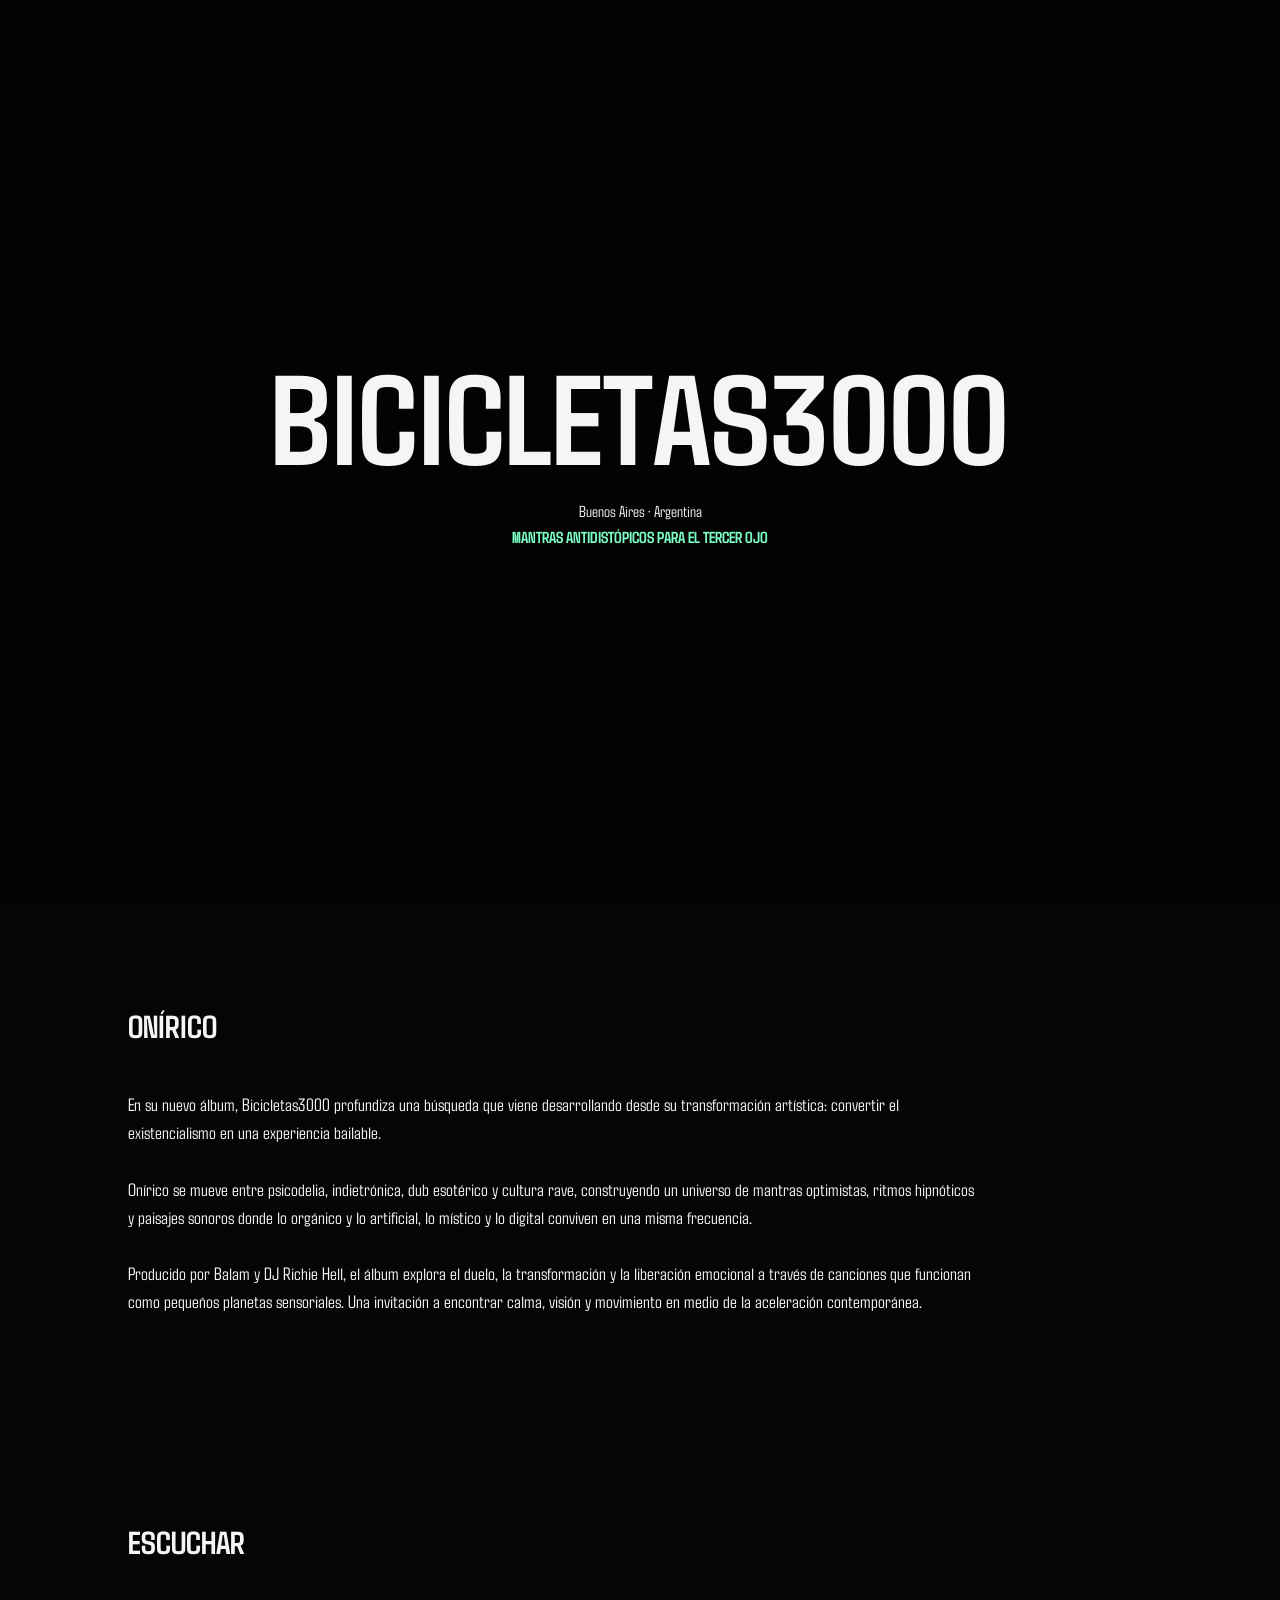
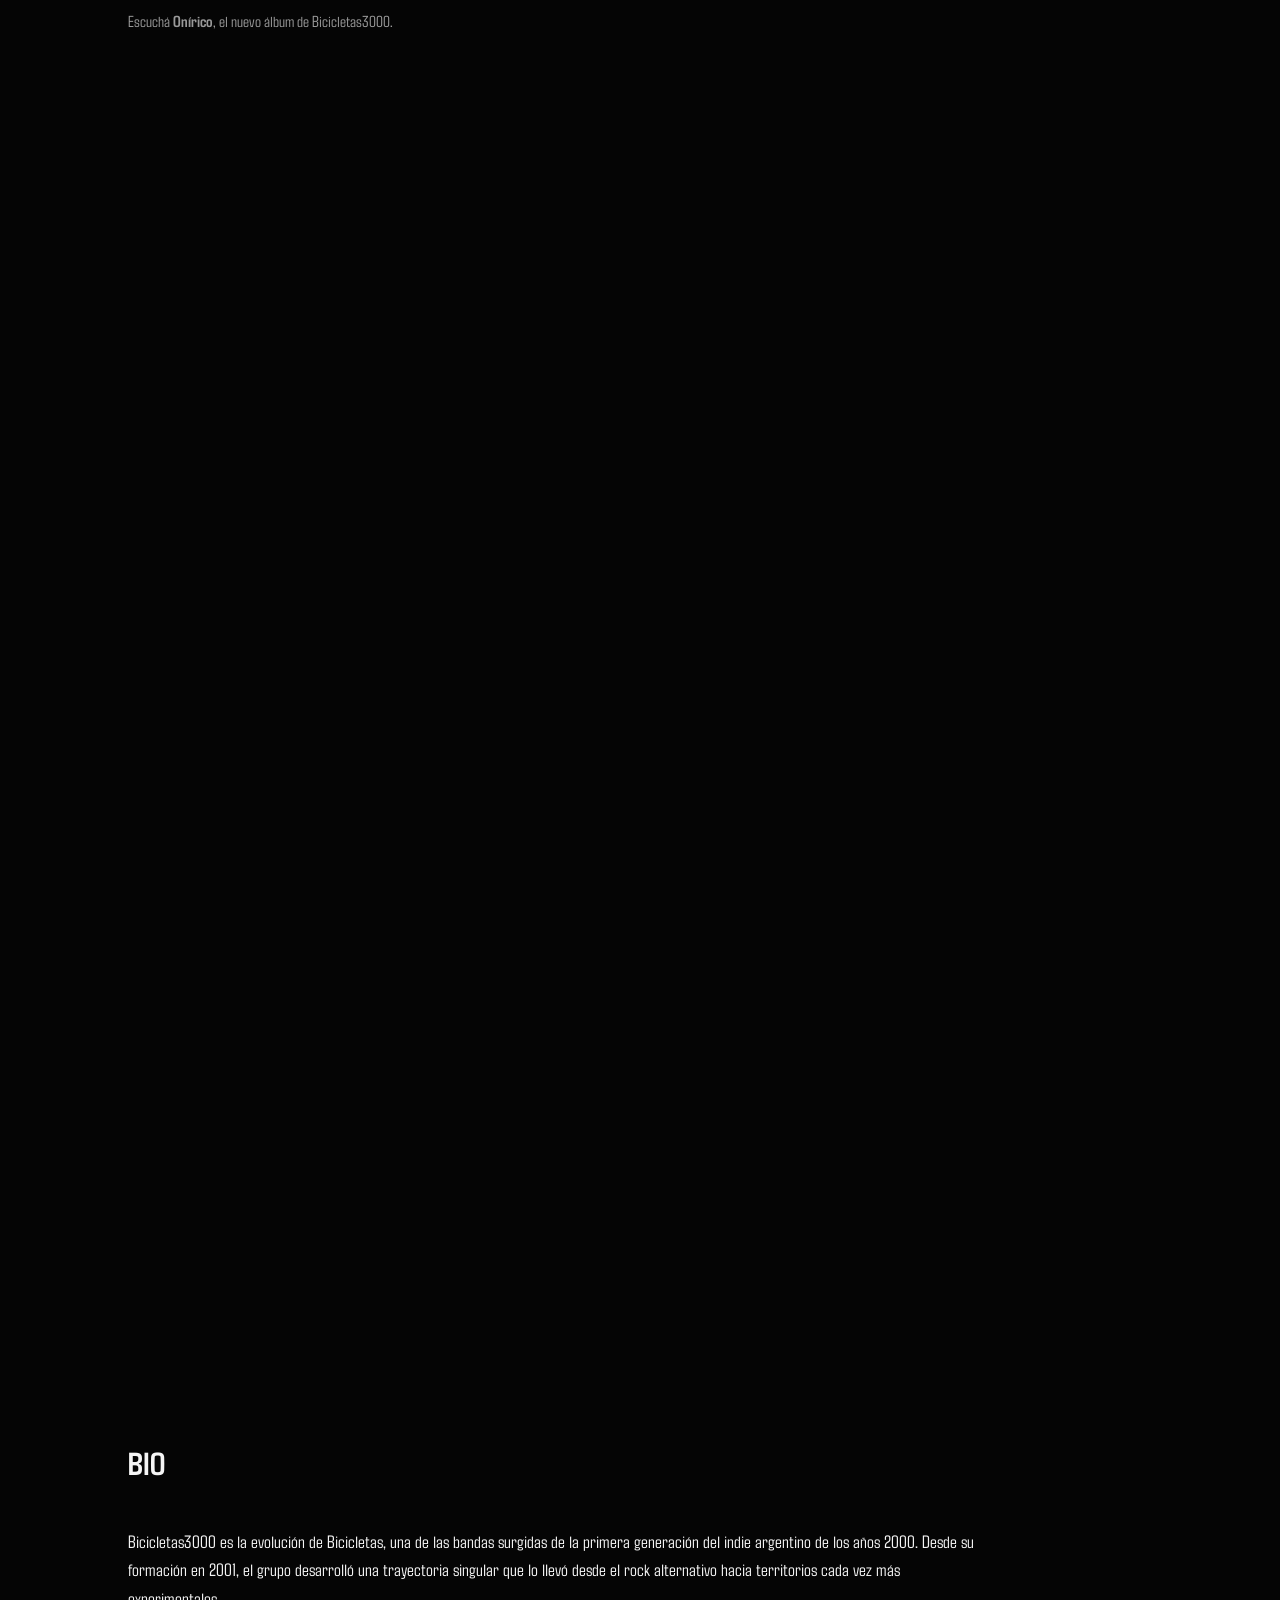
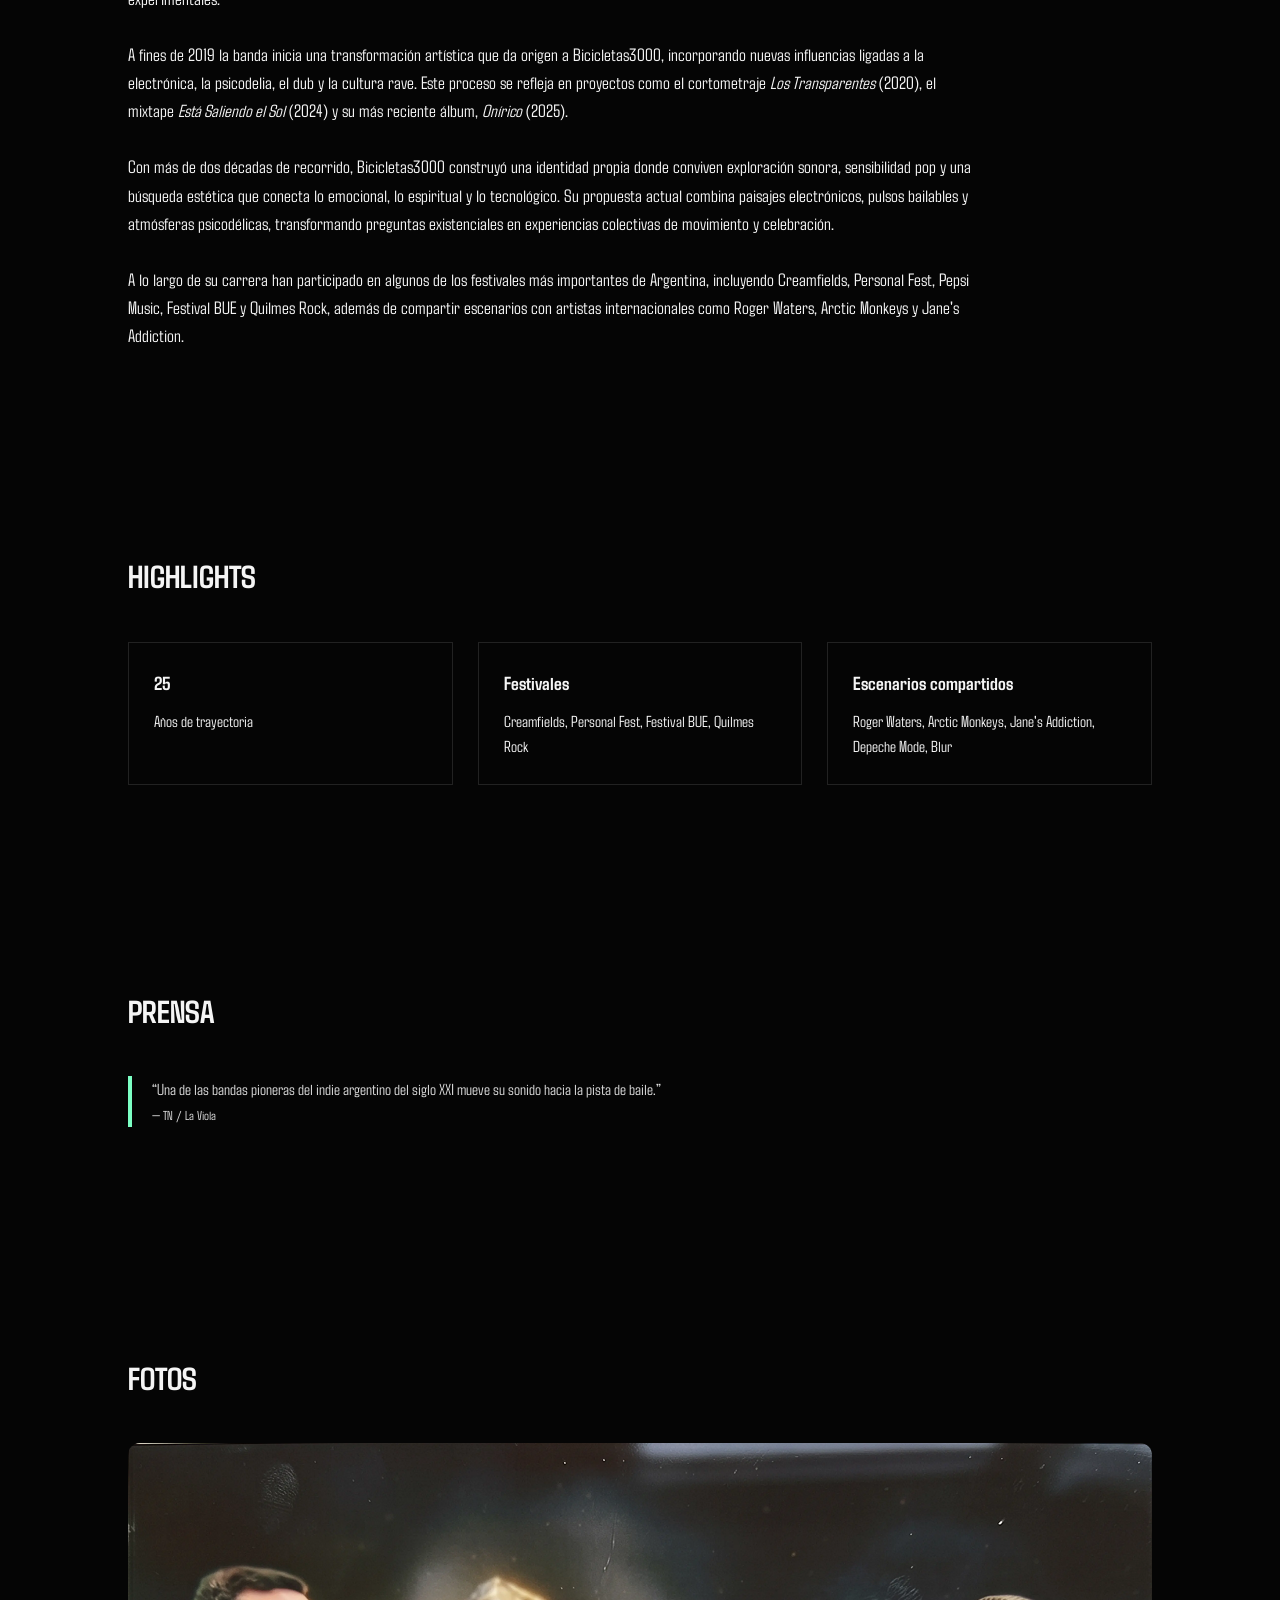
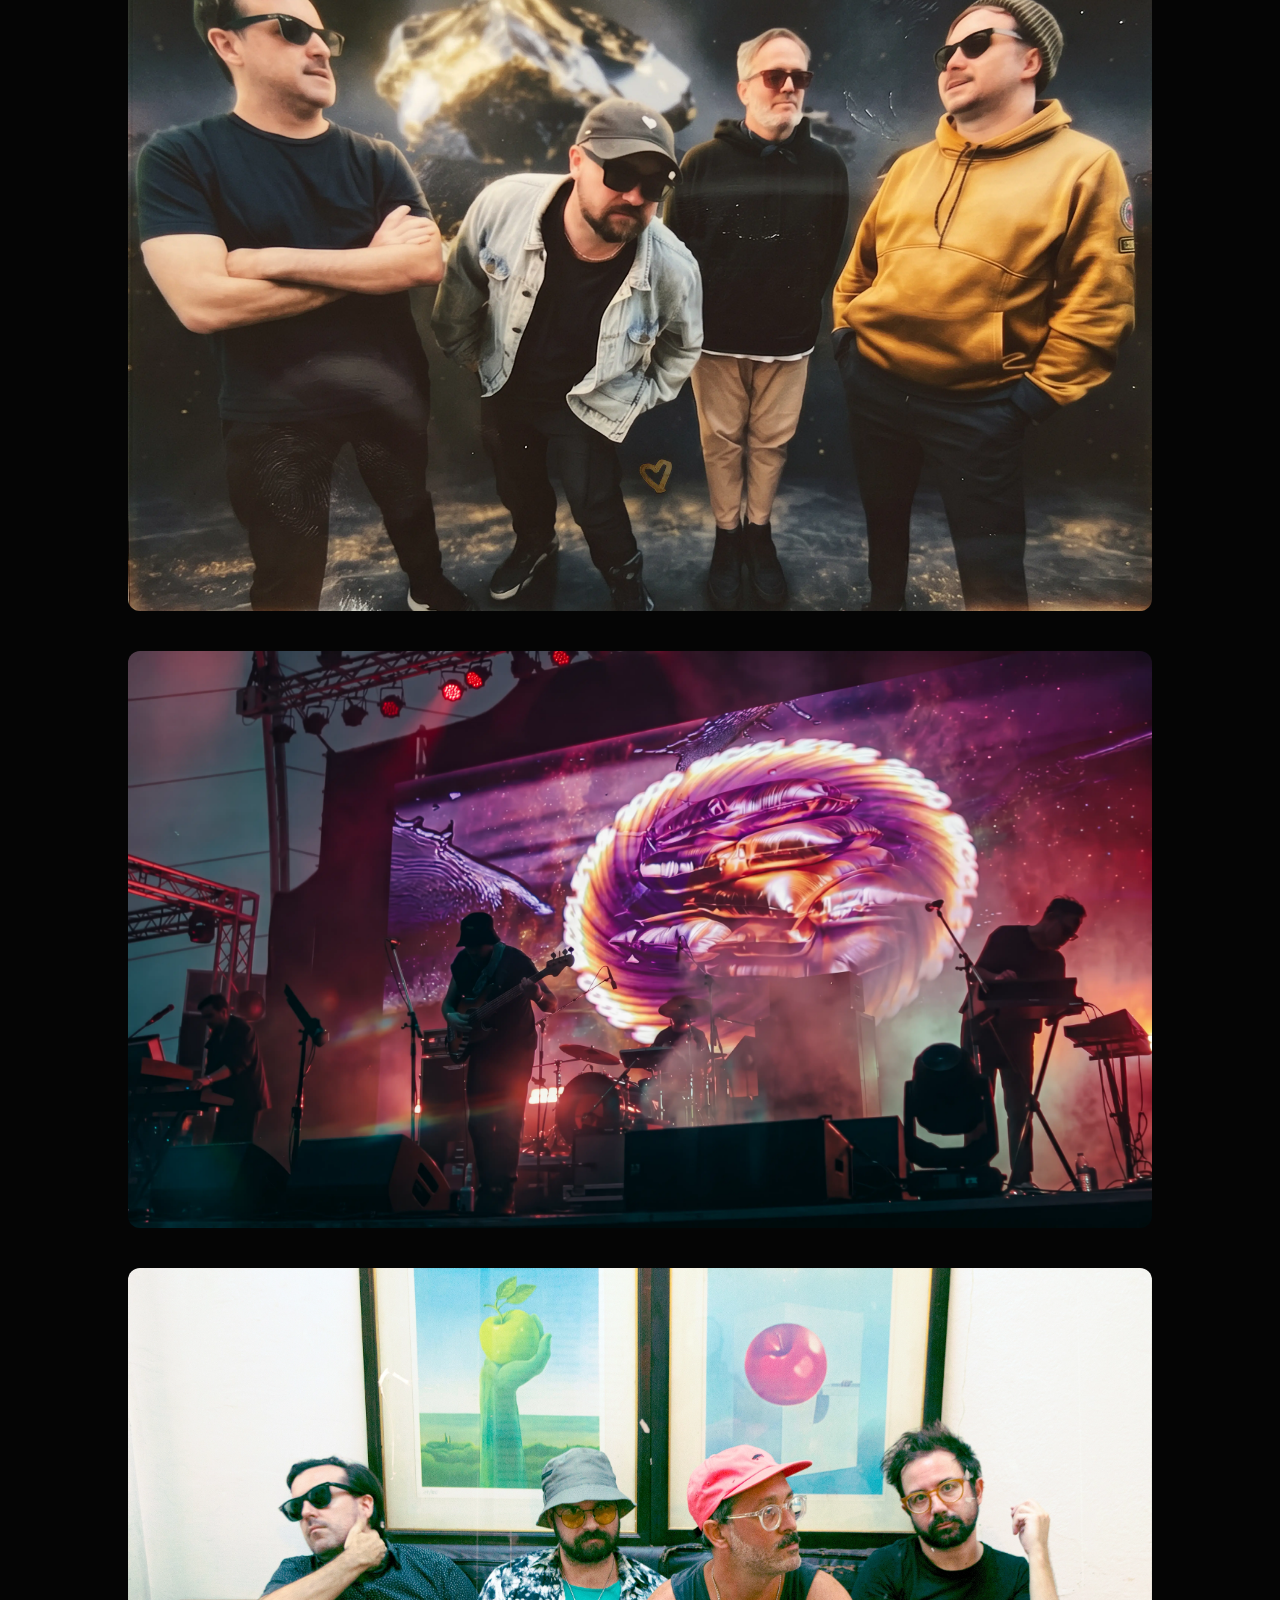
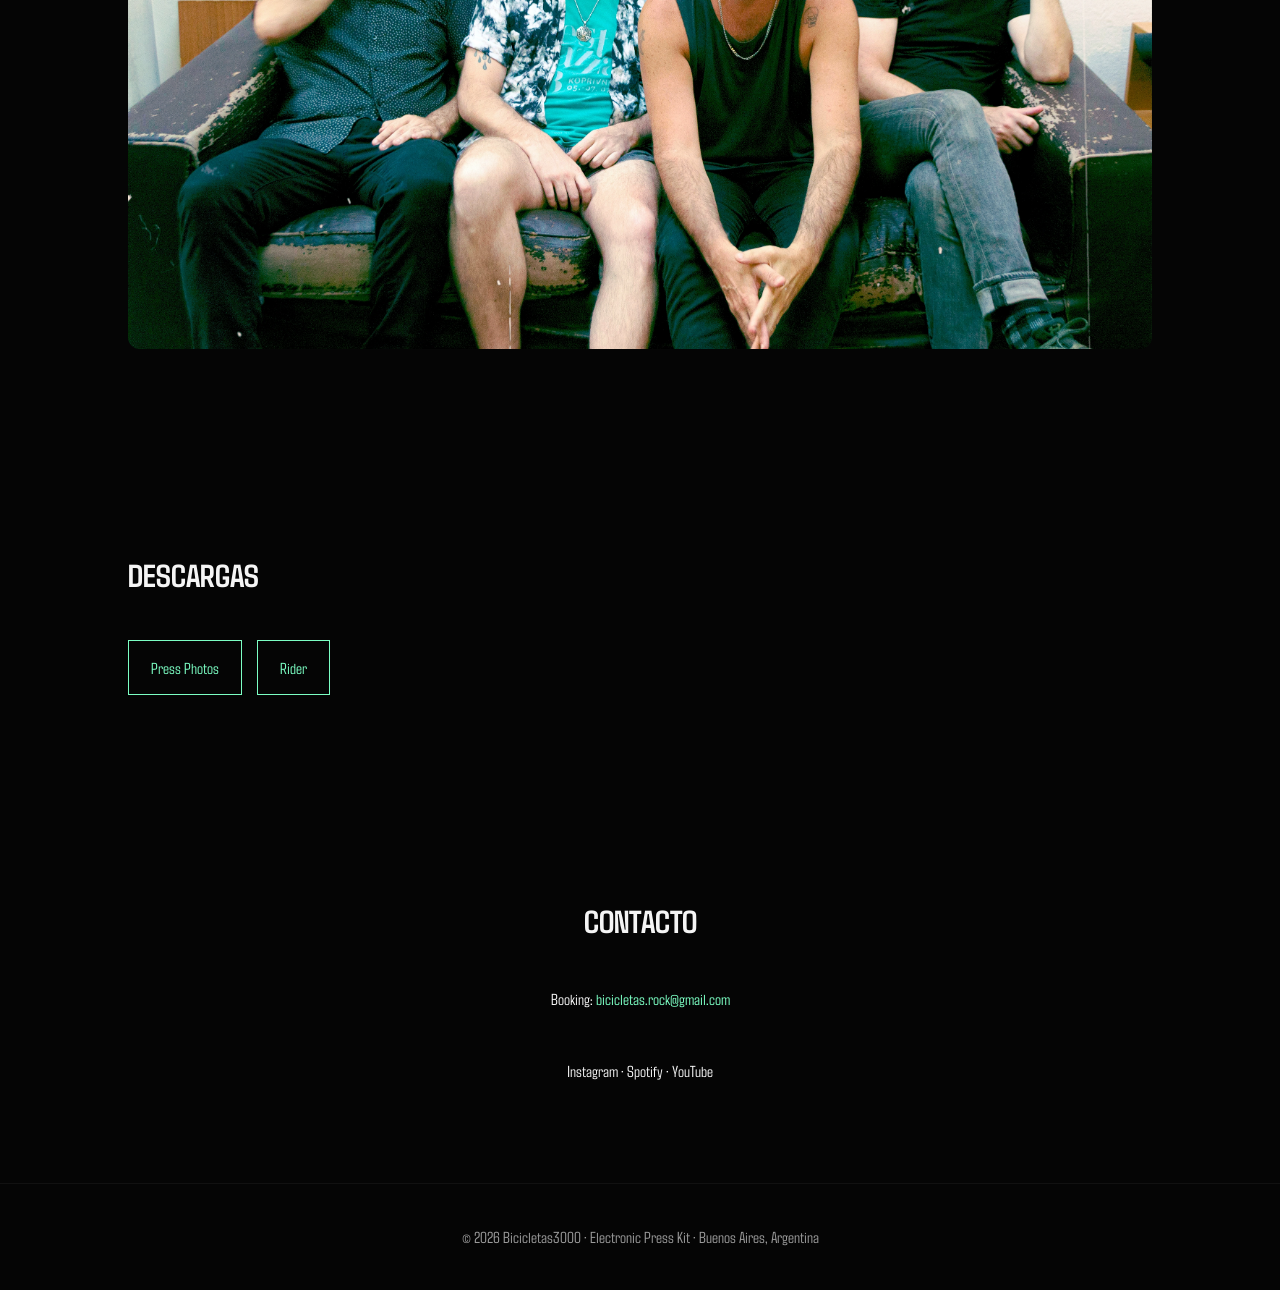
==== index.html @ 0238d9c3 "Update downloads section in index.html Removed hidden section and added a link to the Rider PDF." ====
<!DOCTYPE html>
<html lang="es">
<head>
<meta charset="UTF-8">
<meta name="viewport" content="width=device-width, initial-scale=1.0">

<title>Bicicletas3000 | Electronic Press Kit</title>

<link rel="preconnect" href="https://fonts.googleapis.com">
<link rel="preconnect" href="https://fonts.gstatic.com" crossorigin>
<link href="https://fonts.googleapis.com/css2?family=Agdasima:wght@400;700&display=swap" rel="stylesheet">
<!-- <link href="https://fonts.googleapis.com/css2?family=Space+Grotesk:wght@300;400;500;700&display=swap" rel="stylesheet"> -->
<link rel="stylesheet" href="css/main.css" type="text/css">

</head>
<body>

<!-- HERO -->

<section class="hero">

    <video class="hero-video" autoplay muted loop playsinline>
        <source src="videos/ONI_CanvasTrono_1.mp4" type="video/mp4">
    </video>

    <div class="hero-overlay"></div>

    <div class="hero-content">

        <h1>BICICLETAS3000</h1>

        <p>Buenos Aires · Argentina</p>

        <p class="tagline">
            MANTRAS ANTIDISTÓPICOS PARA EL TERCER OJO
        </p>

    </div>

</section>

<!-- ONIRICO -->

<section id="onirico">

    <div class="container">

        <h2>Onírico</h2>

        <div class="bio">

            <p>
                En su nuevo álbum, Bicicletas3000 profundiza una búsqueda que
                viene desarrollando desde su transformación artística:
                convertir el existencialismo en una experiencia bailable.
            </p>

            <br>

            <p>
                Onírico se mueve entre psicodelia, indietrónica, dub esotérico
                y cultura rave, construyendo un universo de mantras optimistas,
                ritmos hipnóticos y paisajes sonoros donde lo orgánico y lo
                artificial, lo místico y lo digital conviven en una misma frecuencia.
            </p>

            <br>

            <p>
                Producido por Balam y DJ Richie Hell, el álbum explora el duelo,
                la transformación y la liberación emocional a través de canciones
                que funcionan como pequeños planetas sensoriales. Una invitación
                a encontrar calma, visión y movimiento en medio de la aceleración contemporánea.
            </p>

        </div>

    </div>

</section>

<!-- MUSICA -->

<section id="music">

    <div class="container">

        <h2>Escuchar</h2>

        <p class="section-intro">
            Escuchá <strong>Onírico</strong>, el nuevo álbum de Bicicletas3000.
        </p>

        <div class="music-grid">

            <!-- Spotify -->
            <div class="spotify-grid">
                <iframe
                    class="spotify-embed"
                    src="https://open.spotify.com/embed/album/3ZmjRnWlwrbVRqxjphHd3b"
                    frameborder="0"
                    allowfullscreen=""
                    allow="autoplay; clipboard-write; encrypted-media; fullscreen; picture-in-picture" loading="lazy">
                </iframe>
            
                <iframe
                    class="spotify-embed"
                    src="https://open.spotify.com/embed/album/1tYRBD0qTk4XWApdPFAT3Z"
                    frameborder="0"
                    allowfullscreen=""
                    allow="autoplay; clipboard-write; encrypted-media; fullscreen; picture-in-picture" loading="lazy">
                </iframe>
            
                <iframe
                    class="spotify-embed"
                    src="https://open.spotify.com/embed/album/7L5i8I1PIEUxADY04i9Zv3"
                    frameborder="0"
                    allowfullscreen=""
                    allow="autoplay; clipboard-write; encrypted-media; fullscreen; picture-in-picture" loading="lazy">
                </iframe>
            
                <iframe
                    class="spotify-embed"
                    src="https://open.spotify.com/embed/album/2w64Dmh2YcyQXzvBdxW21t"
                    frameborder="0"
                    allowfullscreen=""
                    allow="autoplay; clipboard-write; encrypted-media; fullscreen; picture-in-picture" loading="lazy">
                </iframe>
            </div>

            <!-- Youtube -->
            <iframe
                class="embed"
                src="https://www.youtube.com/embed/HVzj1KcsL2U"
                frameborder="0"
                allow="accelerometer; autoplay; clipboard-write; encrypted-media; gyroscope; picture-in-picture"
                allowfullscreen>
            </iframe>

        </div>

    </div>

</section>

<!-- BIO -->
    
<section id="bio">

    <div class="container">

        <h2>Bio</h2>

        <div class="bio">

            <p>
                Bicicletas3000 es la evolución de Bicicletas, una de las bandas
                surgidas de la primera generación del indie argentino de los años 2000.
                Desde su formación en 2001, el grupo desarrolló una trayectoria
                singular que lo llevó desde el rock alternativo hacia territorios
                cada vez más experimentales.
            </p>

            <br>

            <p>
                A fines de 2019 la banda inicia una transformación artística que
                da origen a Bicicletas3000, incorporando nuevas influencias ligadas
                a la electrónica, la psicodelia, el dub y la cultura rave.
                Este proceso se refleja en proyectos como el cortometraje
                <em>Los Transparentes</em> (2020), el mixtape
                <em>Está Saliendo el Sol</em> (2024) y su más reciente álbum,
                <em>Onírico</em> (2025).
            </p>

            <br>

            <p>
                Con más de dos décadas de recorrido, Bicicletas3000 construyó una
                identidad propia donde conviven exploración sonora, sensibilidad pop
                y una búsqueda estética que conecta lo emocional, lo espiritual y lo
                tecnológico. Su propuesta actual combina paisajes electrónicos,
                pulsos bailables y atmósferas psicodélicas, transformando preguntas
                existenciales en experiencias colectivas de movimiento y celebración.
            </p>

            <br>

            <p>
                A lo largo de su carrera han participado en algunos de los festivales
                más importantes de Argentina, incluyendo Creamfields, Personal Fest,
                Pepsi Music, Festival BUE y Quilmes Rock, además de compartir
                escenarios con artistas internacionales como Roger Waters,
                Arctic Monkeys y Jane's Addiction.
            </p>

        </div>

    </div>

</section>

<!-- DATOS -->

<section>

    <div class="container">

        <h2>Highlights</h2>

        <div class="stats">

            <div class="card">
                <h3>25</h3>
                <p>Años de trayectoria</p>
            </div>
            
            <div class="card">
                <h3>Festivales</h3>
                <p>Creamfields, Personal Fest, Festival BUE, Quilmes Rock</p>
            </div>
            
            <div class="card">
                <h3>Escenarios compartidos</h3>
                <p>Roger Waters, Arctic Monkeys, Jane's Addiction, Depeche Mode, Blur</p>
            </div>

        </div>

    </div>

</section>

<!-- PRENSA -->

<section>

    <div class="container">

        <h2>Prensa</h2>

        <div class="quote">
            “Una de las bandas pioneras del indie argentino del siglo XXI mueve su sonido hacia la pista de baile.”
            <br>
            <small>— TN / La Viola</small>
        </div>
    </div>
</section>

<!-- FOTOS -->

<section id="photos">

    <div class="container">

        <h2>Fotos</h2>

        <div class="photo-stack">

            <img src="img/BicisPiedra3.webp" alt="Bicicletas3000">

            <img src="img/Bicisenquilmes.webp" alt="Bicicletas3000">

            <img src="img/Bicicletas3000_01.webp" alt="Bicicletas3000">

        </div>

    </div>

</section>

<!-- DESCARGAS -->

<section>

    <div class="container">

        <h2>Descargas</h2>

        <div class="downloads">
            <a href="#" class="btn">Press Photos</a>
            <a href="pdf/BICI3000-RIDER.pdf" class="btn">Rider</a>

        </div>

    </div>

</section>

<!-- CONTACTO -->

<section>

    <div class="container contact">

        <h2>Contacto</h2>

        <p>
            Booking:
            <a href="mailto:bicicletas.rock@gmail.com">
                bicicletas.rock@gmail.com
            </a>
        </p>

        <br>

        <p class="social-links">
            <a href="https://www.instagram.com/bicicletas3000/" target="_blank" rel="noopener noreferrer">
                Instagram
            </a>
        
            ·
        
            <a href="https://open.spotify.com/artist/1JwKBAe8O6J3z8knUBBIM1" target="_blank" rel="noopener noreferrer">
                Spotify
            </a>
        
            ·
        
            <a href="https://www.youtube.com/@bicicletas3000" target="_blank" rel="noopener noreferrer">
                YouTube
            </a>
        </p>

    </div>

</section>

<footer>
    © <span id="year"></span> Bicicletas3000 · Electronic Press Kit · Buenos Aires, Argentina
</footer>

<script type="text/javascript">
document.getElementById('year').textContent = new Date().getFullYear();
</script>

</body>
</html>
---- css/main.css ----
:root{
    --bg:#050505;
    --text:#f5f5f5;
    --muted:#9a9a9a;
    --accent:#7cffc4;
}

.agdasima-regular {
  font-family: 'Agdasima', sans-serif;
  font-weight: 400;
  font-style: normal;
}

.agdasima-bold {
  font-family: 'Agdasima', sans-serif;
  font-weight: 700;
  font-style: normal;
}

*{
    margin:0;
    padding:0;
    box-sizing:border-box;
}

html{
    scroll-behavior:smooth;
}

body{
    font-family:'Agdasima', sans-serif;
    background:var(--bg);
    color:var(--text);
    line-height:1.6;
}

section{
    padding:100px 10%;
}

.hero{
    position:relative;
    min-height:100vh;
    display:flex;
    align-items:center;
    justify-content:center;
    text-align:center;
    overflow:hidden;
}

.hero-video{
    position:absolute;
    top:0;
    left:0;
    width:100%;
    height:100%;
    object-fit:cover;
    filter:brightness(.9);
}

.hero-overlay{
    position:absolute;
    inset:0;
    background:rgba(0,0,0,.45);
    z-index:1;
}

.hero-content{
    position:relative;
    z-index:2;
    padding:20px;
}

.hero-content h1{
    font-size:clamp(3rem,10vw,8rem);
    line-height:1;
    margin-bottom:20px;
}

.hero-content p{
    color:#f5f5f5;
}

.tagline{
    color:#7cffc4 !important;
    font-weight:700;
}

.container{
    max-width:1200px;
    margin:auto;
}

h2{
    font-size:2rem;
    margin-bottom:40px;
    text-transform:uppercase;
}

.section-intro{
    max-width:700px;
    margin-bottom:40px;
    color:var(--muted);
}

.bio{
    max-width:850px;
    font-size:1.1rem;
}

.music-grid{
    display:grid;
    grid-template-columns:1fr;
    gap:30px;
}

.embed{
    width:100%;
    min-height:380px;
}

.spotify-grid{
    display:grid;
    grid-template-columns:repeat(2, 1fr);
    gap:20px;
    margin-bottom:30px;
}

.spotify-embed{
    width:100%;
    height:352px;
    border:none;
}

.stats{
    display:grid;
    grid-template-columns:repeat(auto-fit,minmax(250px,1fr));
    gap:25px;
}

.card{
    border:1px solid #222;
    padding:25px;
}

.card h3{
    margin-bottom:10px;
}

.timeline{
    border-left:1px solid #333;
    padding-left:30px;
}

.timeline-item{
    margin-bottom:40px;
}

.quote{
    border-left:4px solid var(--accent);
    padding-left:20px;
    margin-bottom:25px;
    color:#ddd;
}

.photo-stack{
    display:flex;
    flex-direction:column;
    gap:40px;
}

.photo-stack img{
    width:100%;
    height:auto;
    display:block;
    border-radius:12px;
}

.downloads{
    display:flex;
    flex-wrap:wrap;
    gap:15px;
}

.btn{
    border:1px solid var(--accent);
    color:var(--accent);
    padding:14px 22px;
    text-decoration:none;
    transition:.3s;
}

.btn:hover{
    background:var(--accent);
    color:#000;
}

.contact{
    text-align:center;
}

.contact a{
    color:var(--accent);
    text-decoration:none;
}

.social-links{
    margin-top:20px;
}

.social-links a{
    color:inherit;
    text-decoration:none;
    transition:opacity .2s ease;
}

.social-links a:hover{
    opacity:.7;
}
footer{
    text-align:center;
    padding:40px;
    color:var(--muted);
    border-top:1px solid #111;
}

@media (max-width:768px){

    .spotify-grid{
        grid-template-columns:1fr;
    }
}
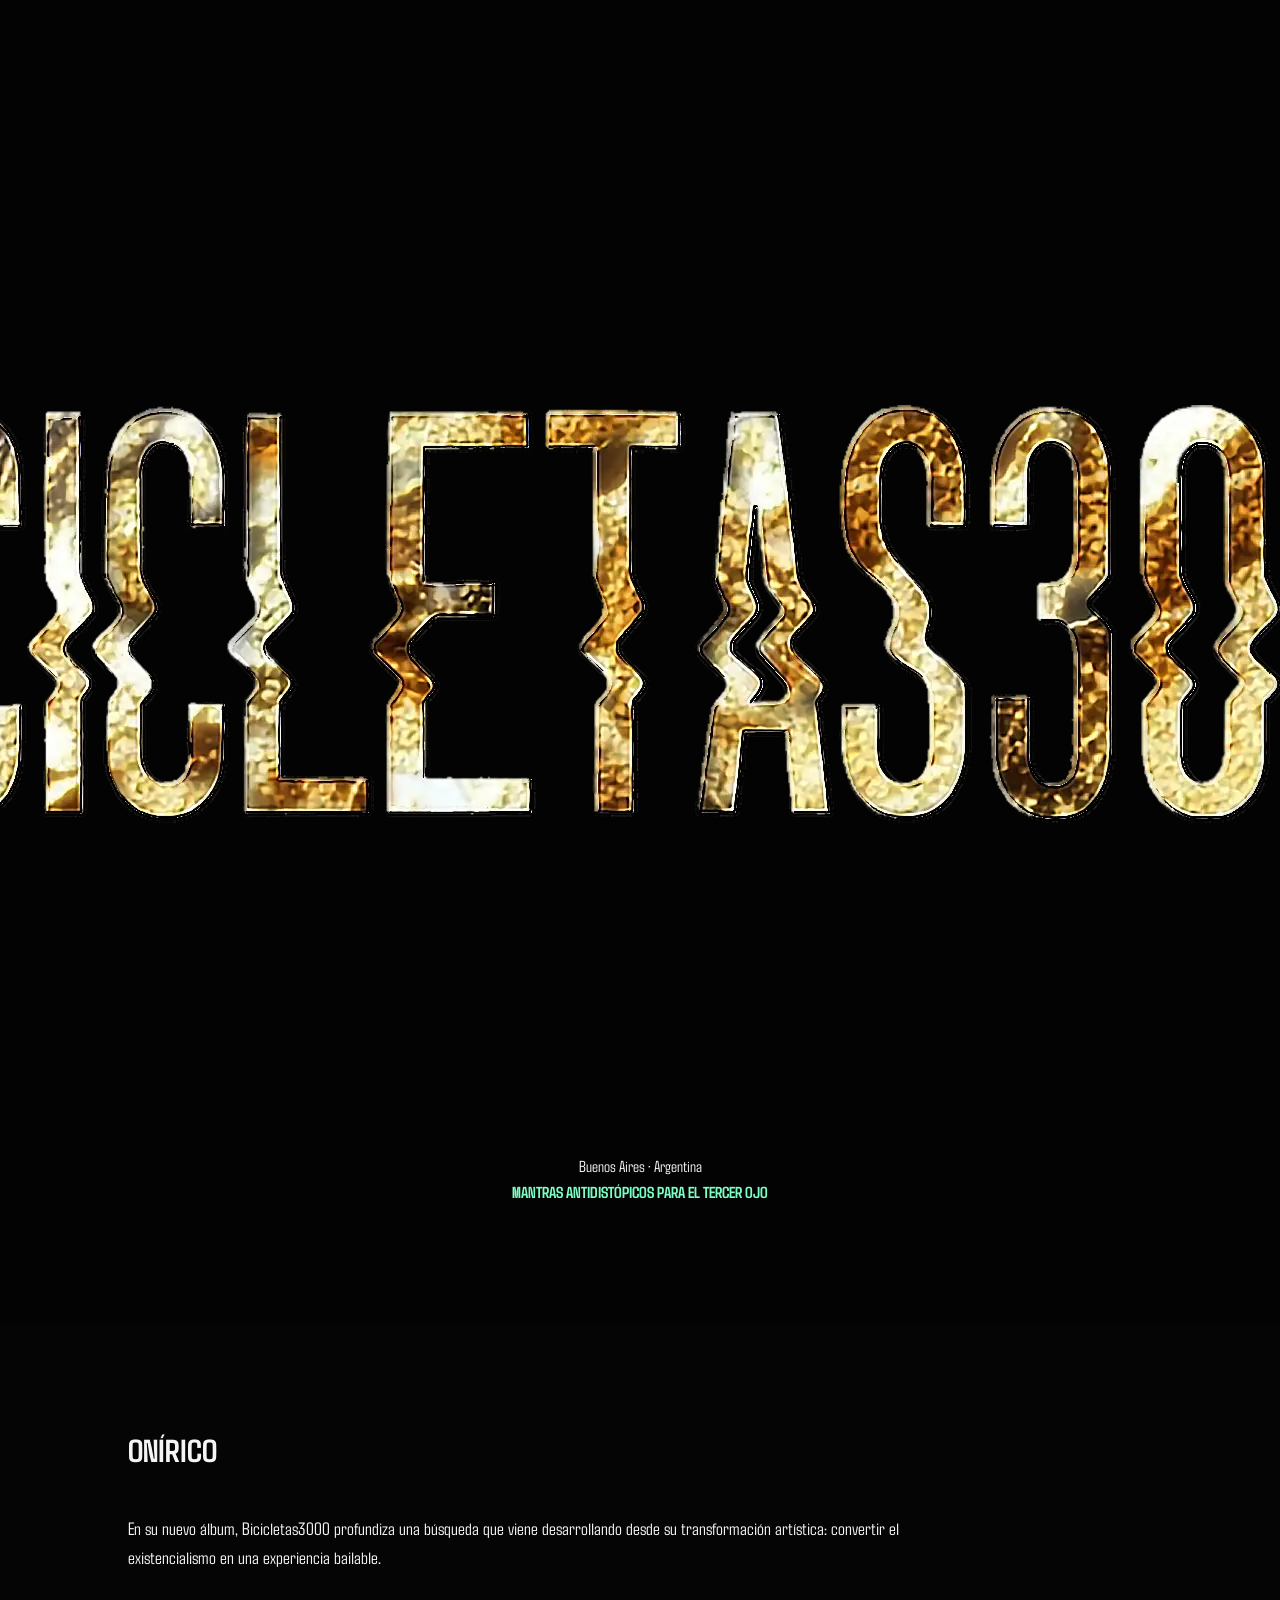
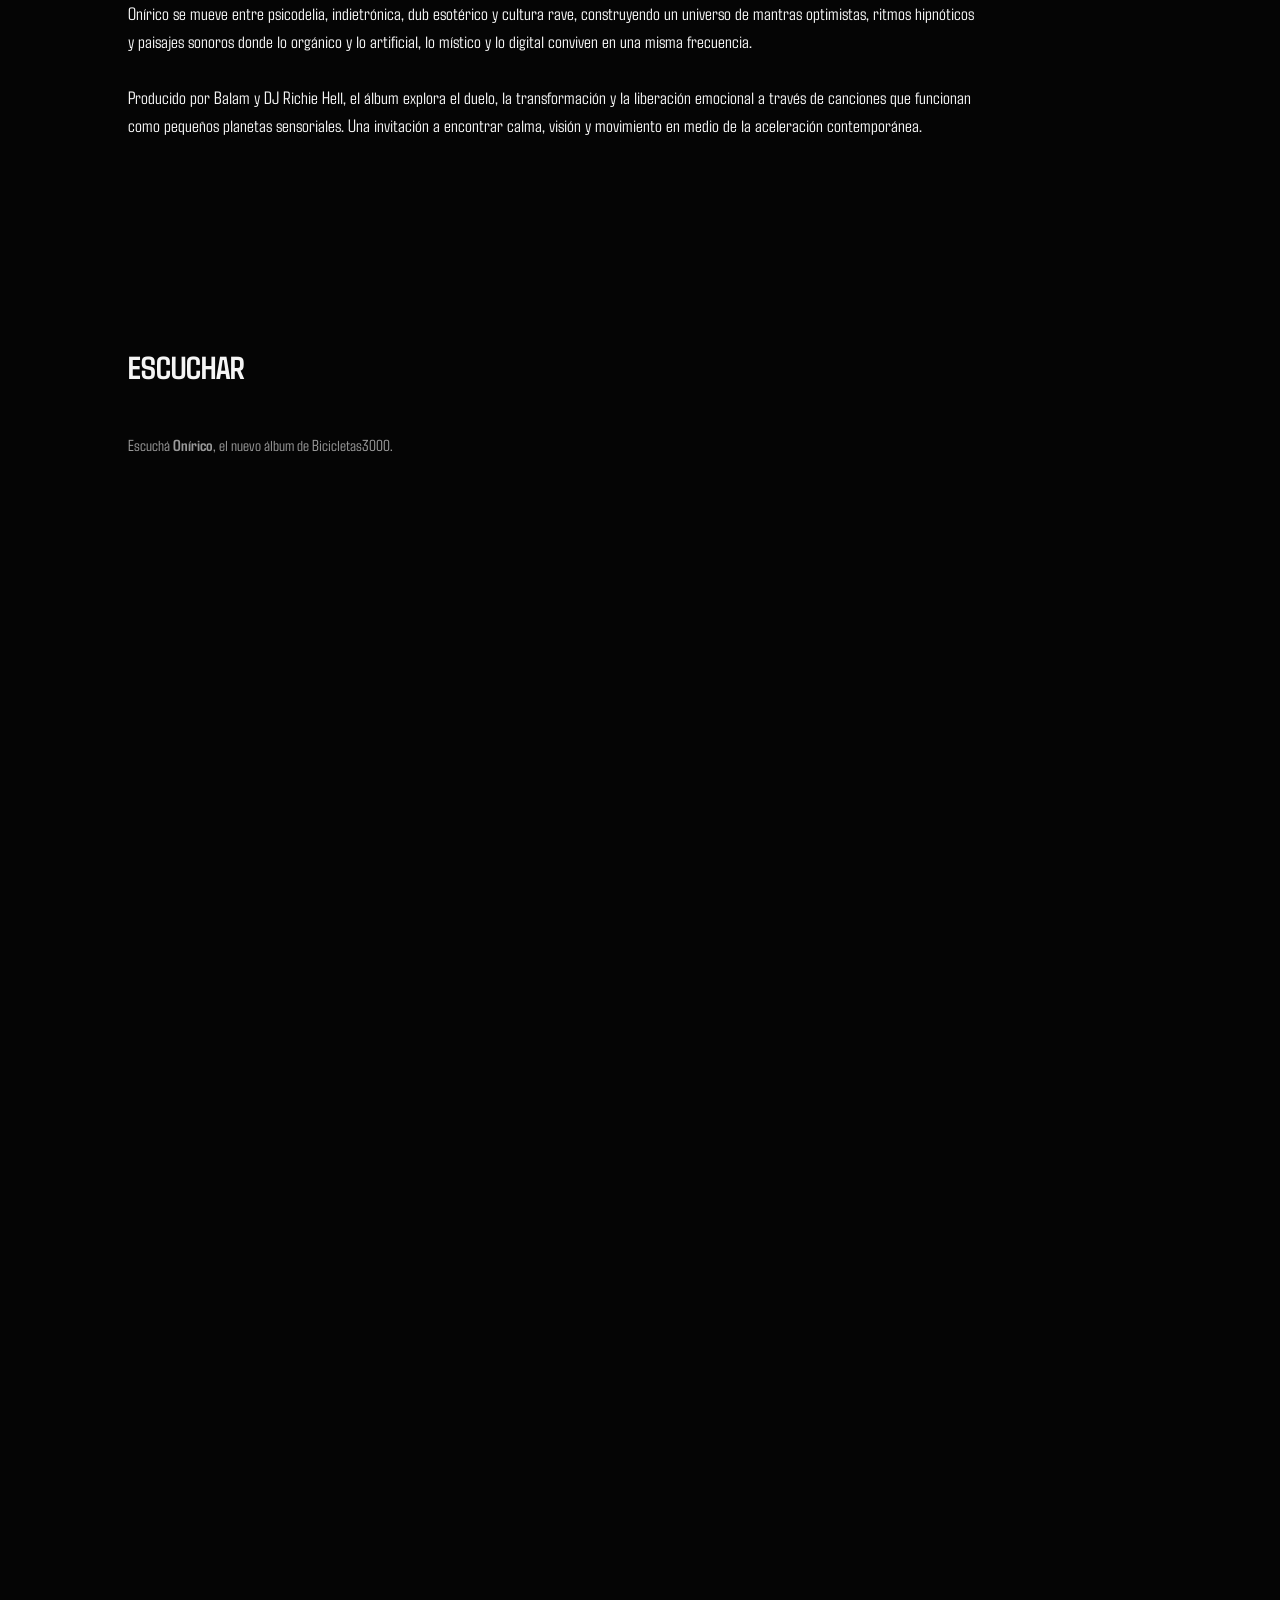
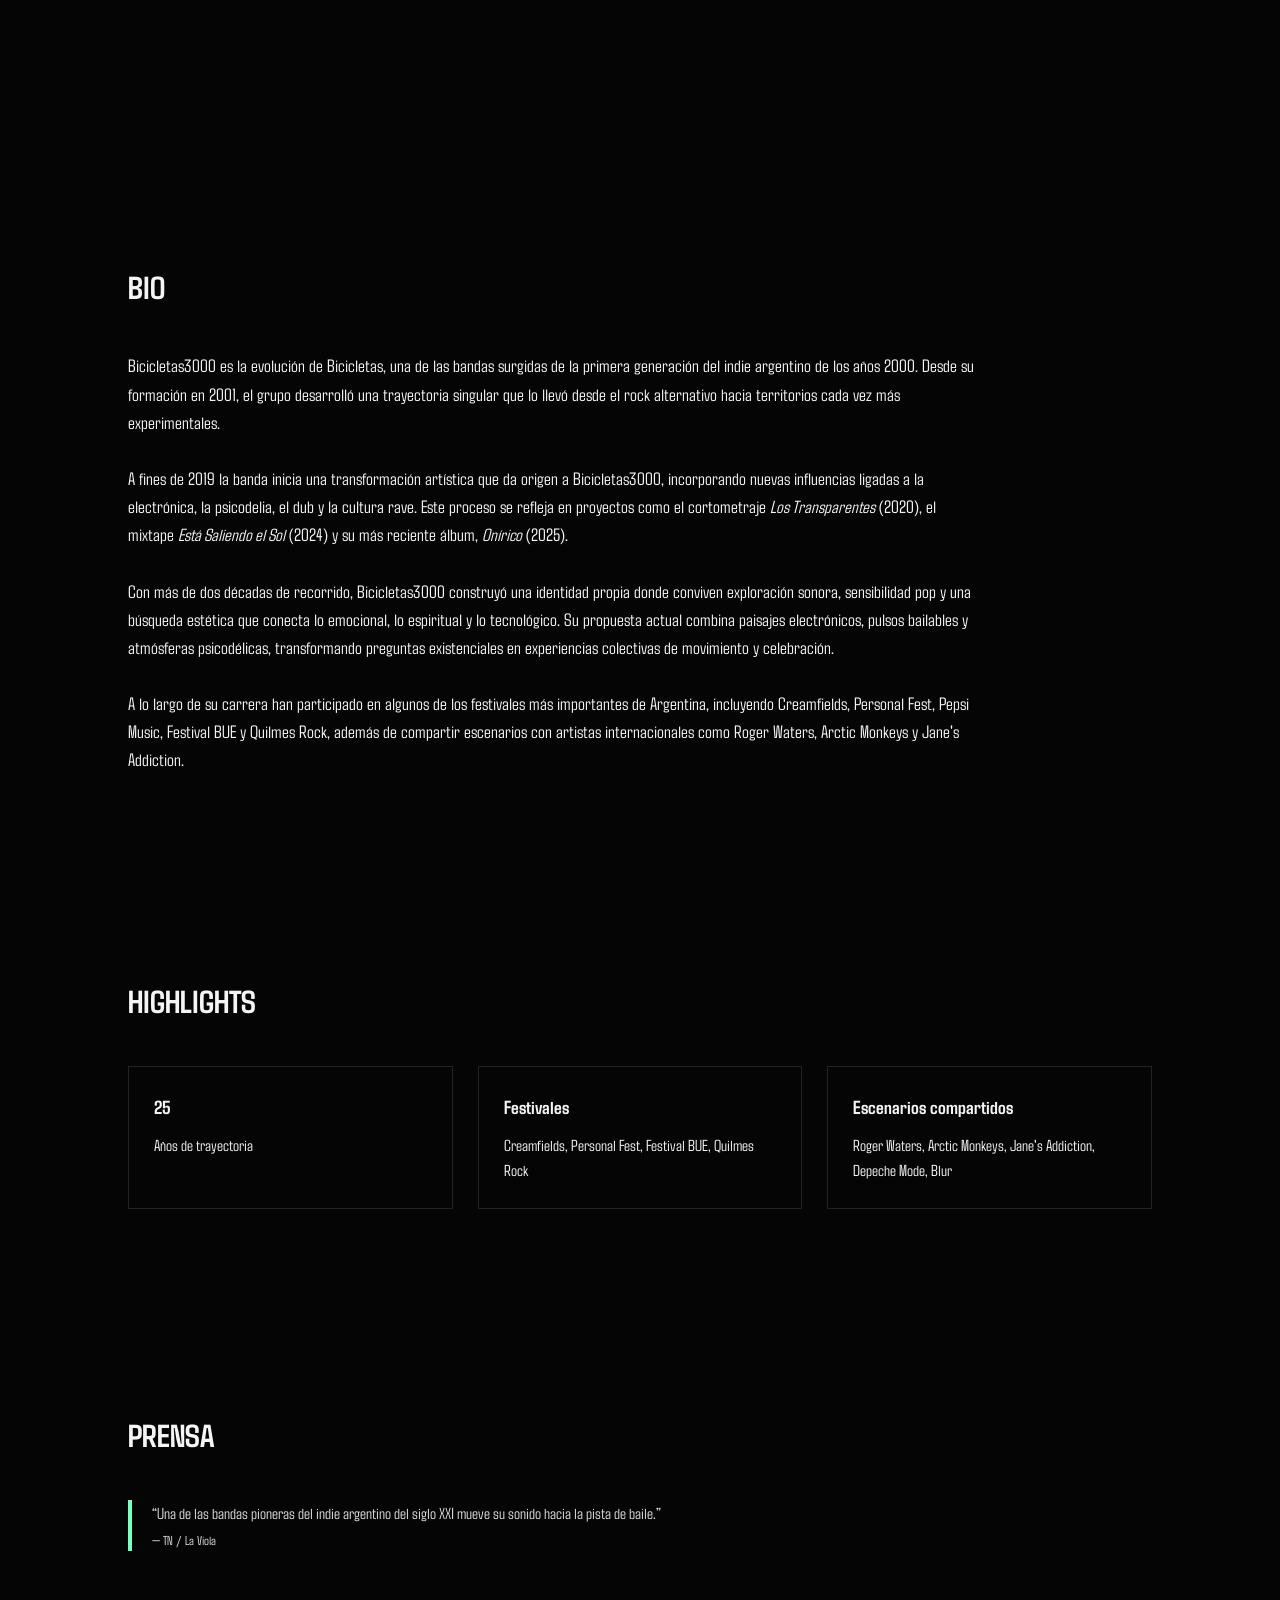
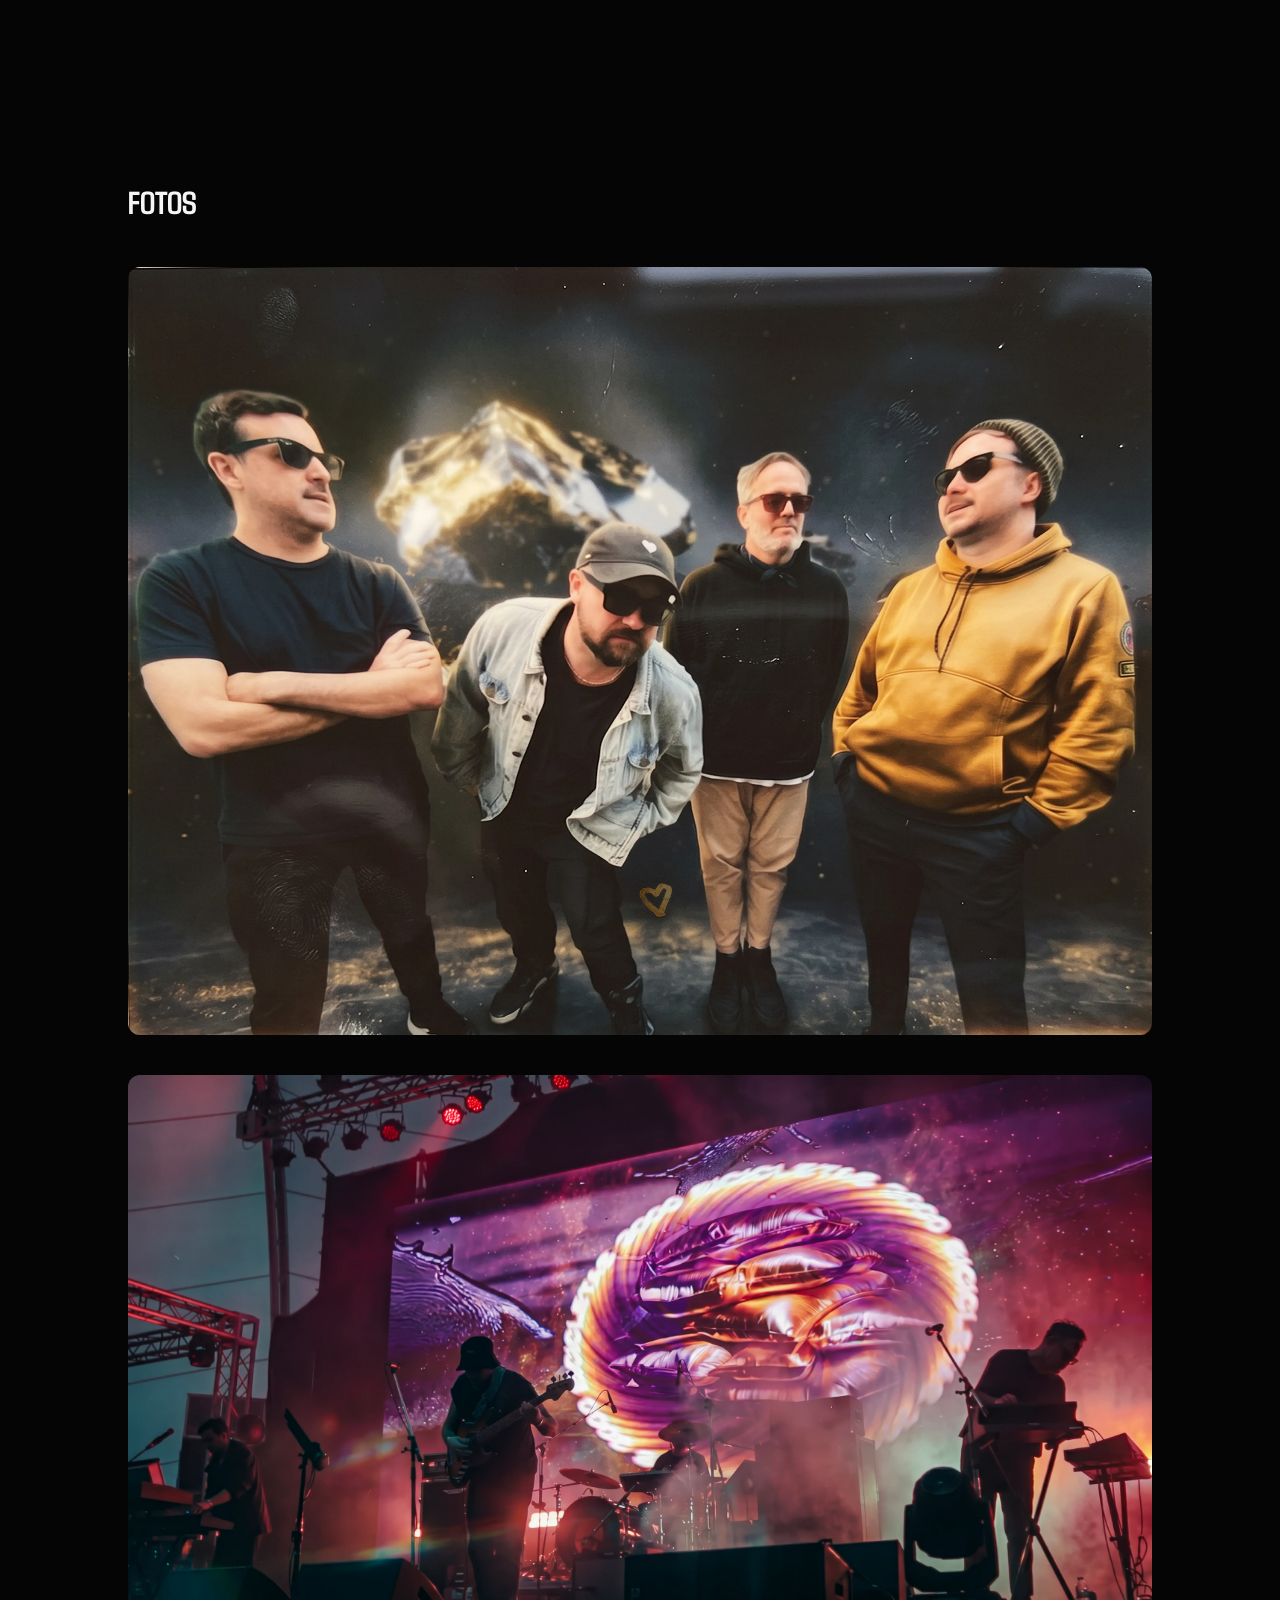
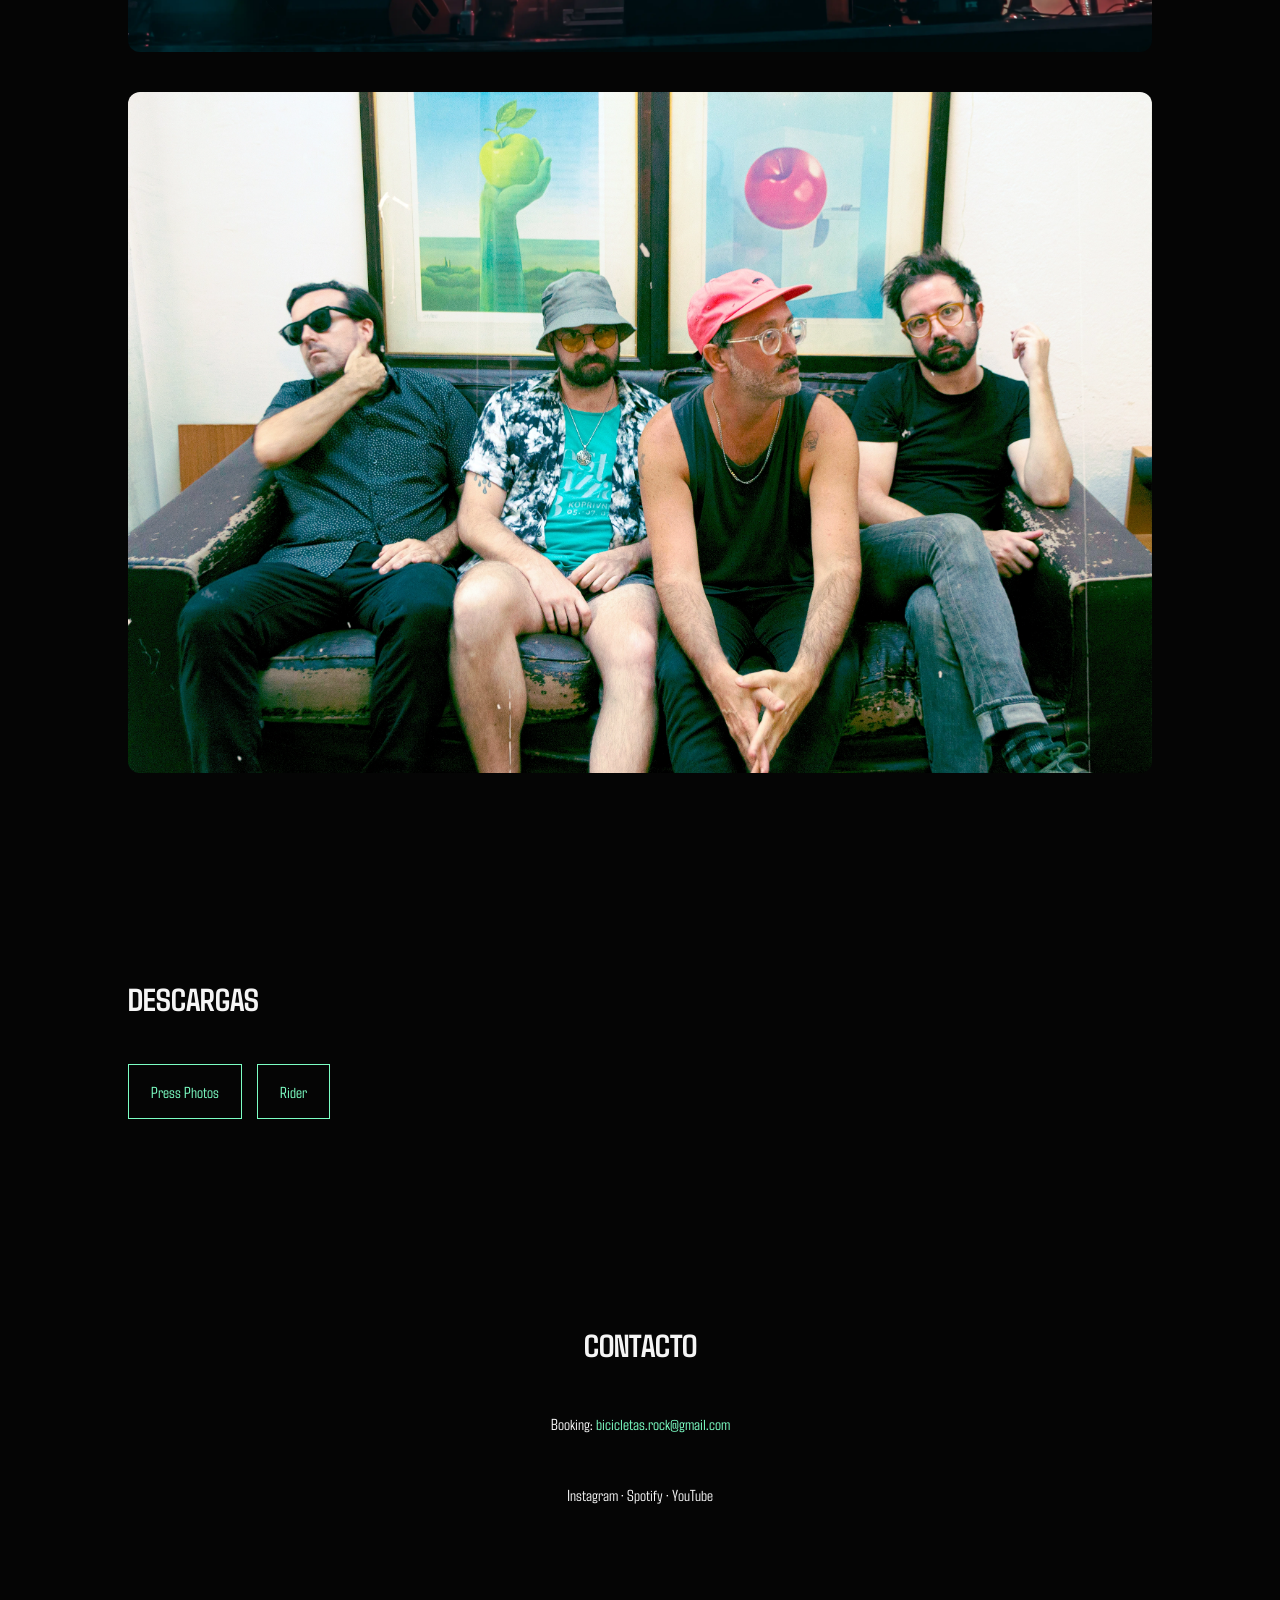
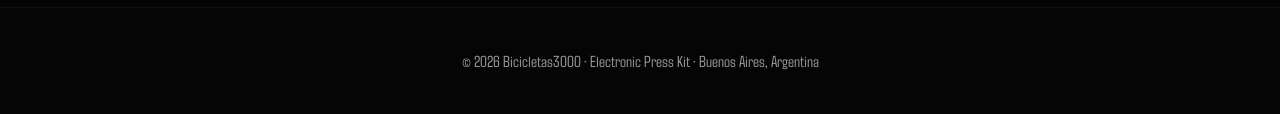
==== commit c563700c: "Update logo title and remove redundant header Remove redundant header and update logo title." ====
--- a/index.html
+++ b/index.html
@@ -26,8 +26,11 @@
     <div class="hero-overlay"></div>
 
     <div class="hero-content">
-
-        <h1>BICICLETAS3000</h1>
+        <h1 class="logo-title">
+            <img
+                src="img/Bicis3k_LOGO2026.webp"
+                alt="Bicicletas3000"/>
+        </h1>
 
         <p>Buenos Aires · Argentina</p>
 
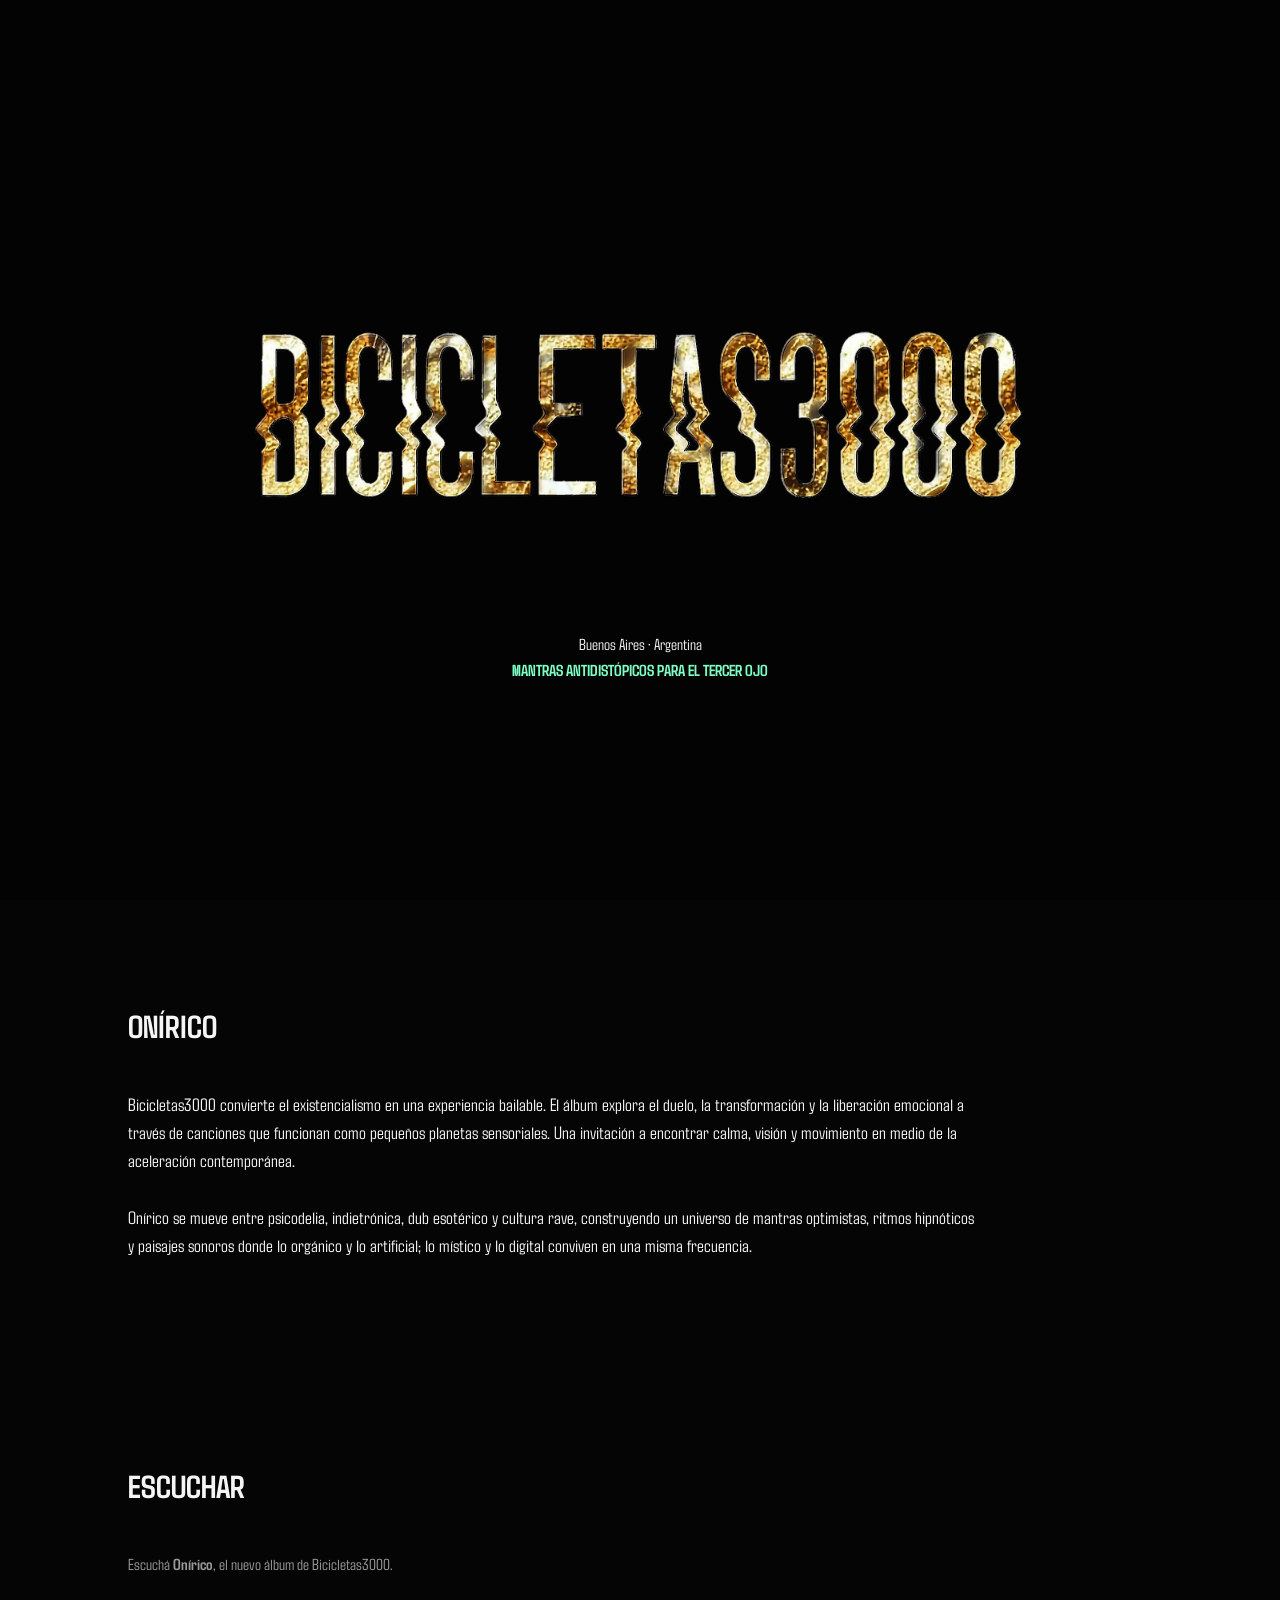
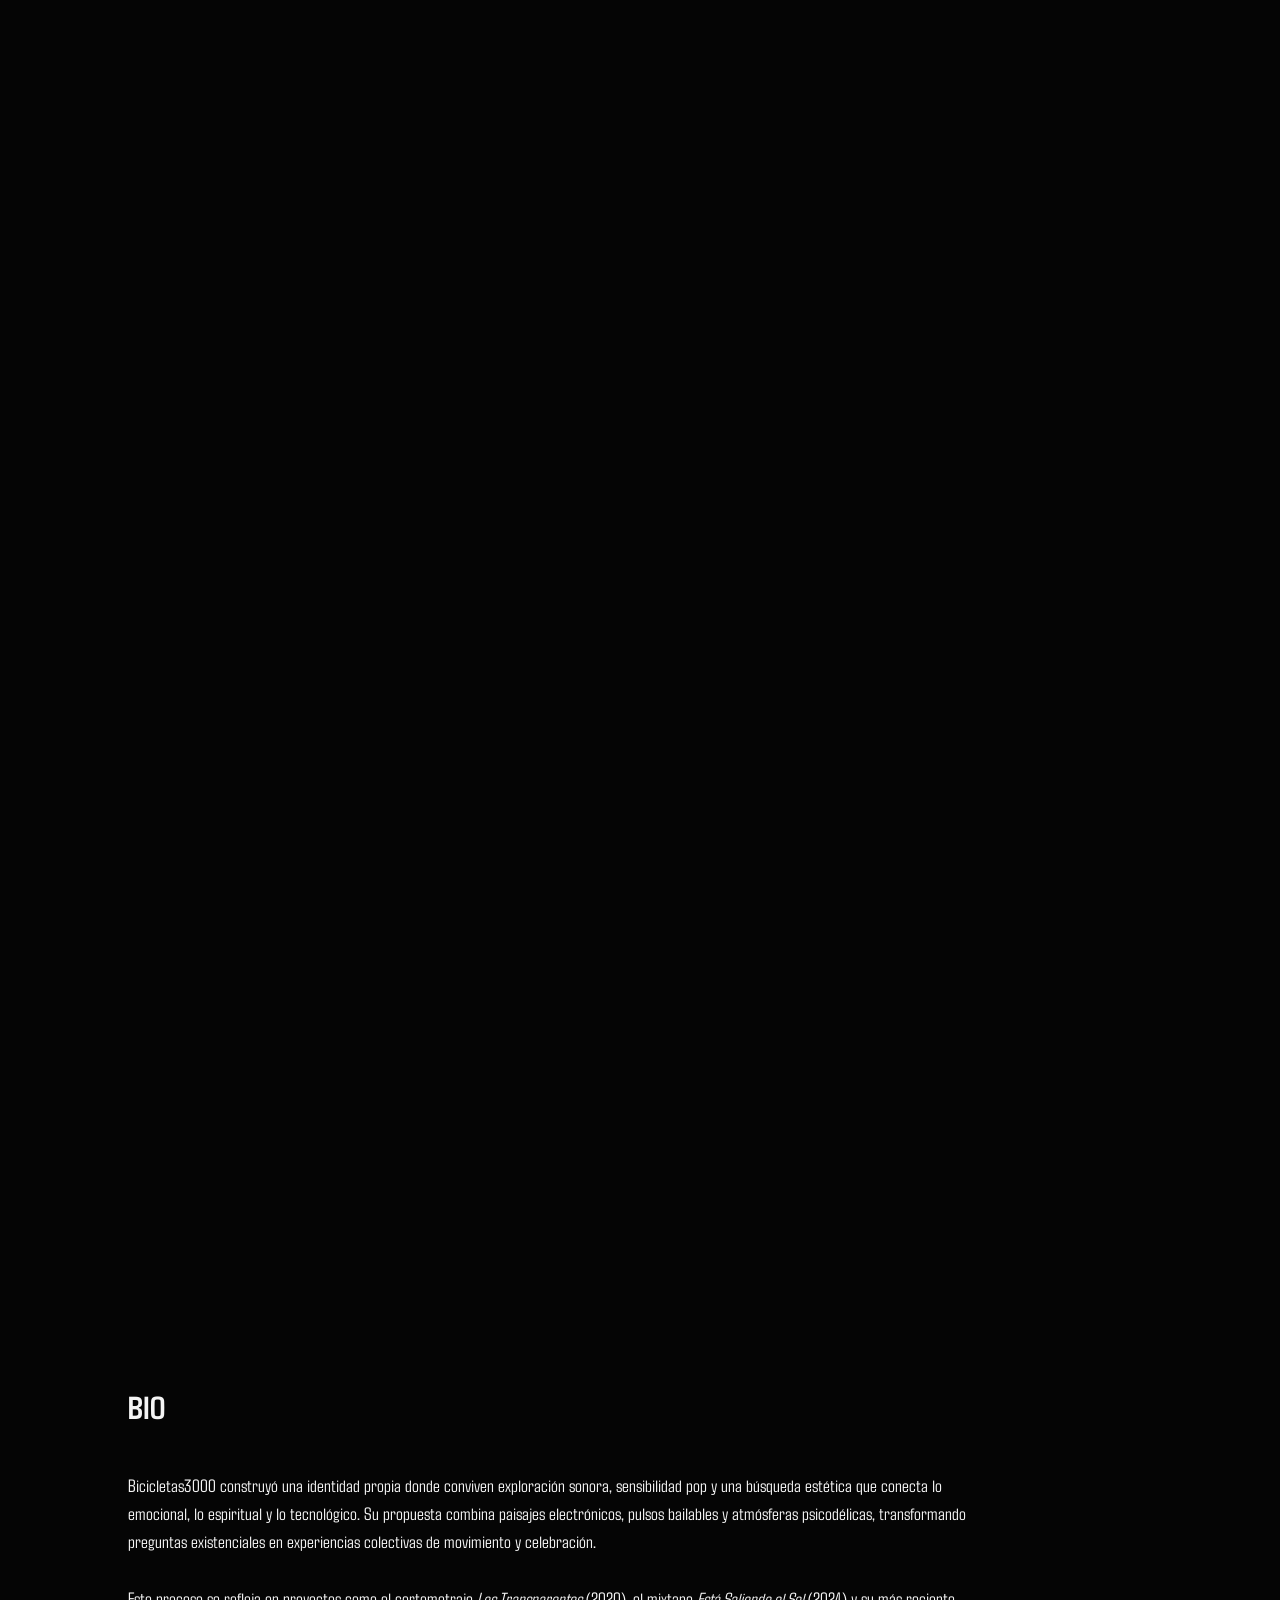
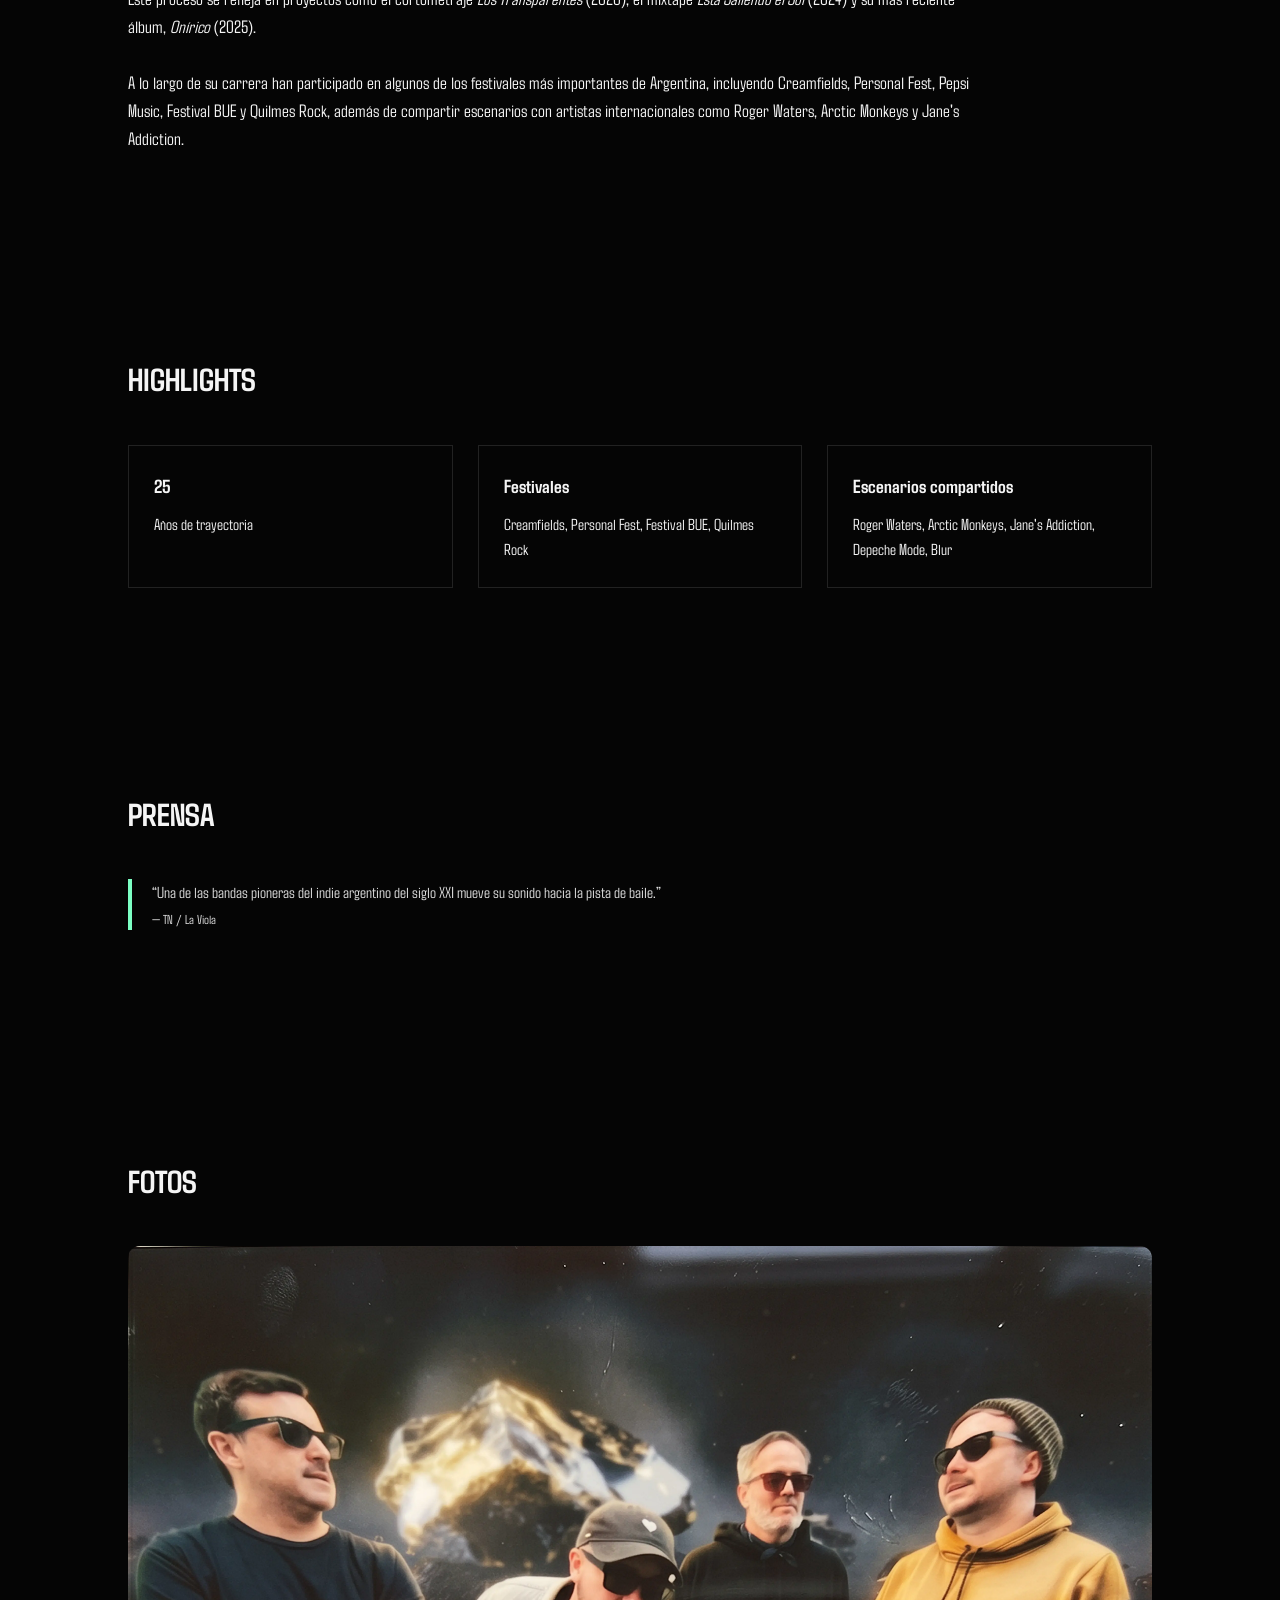
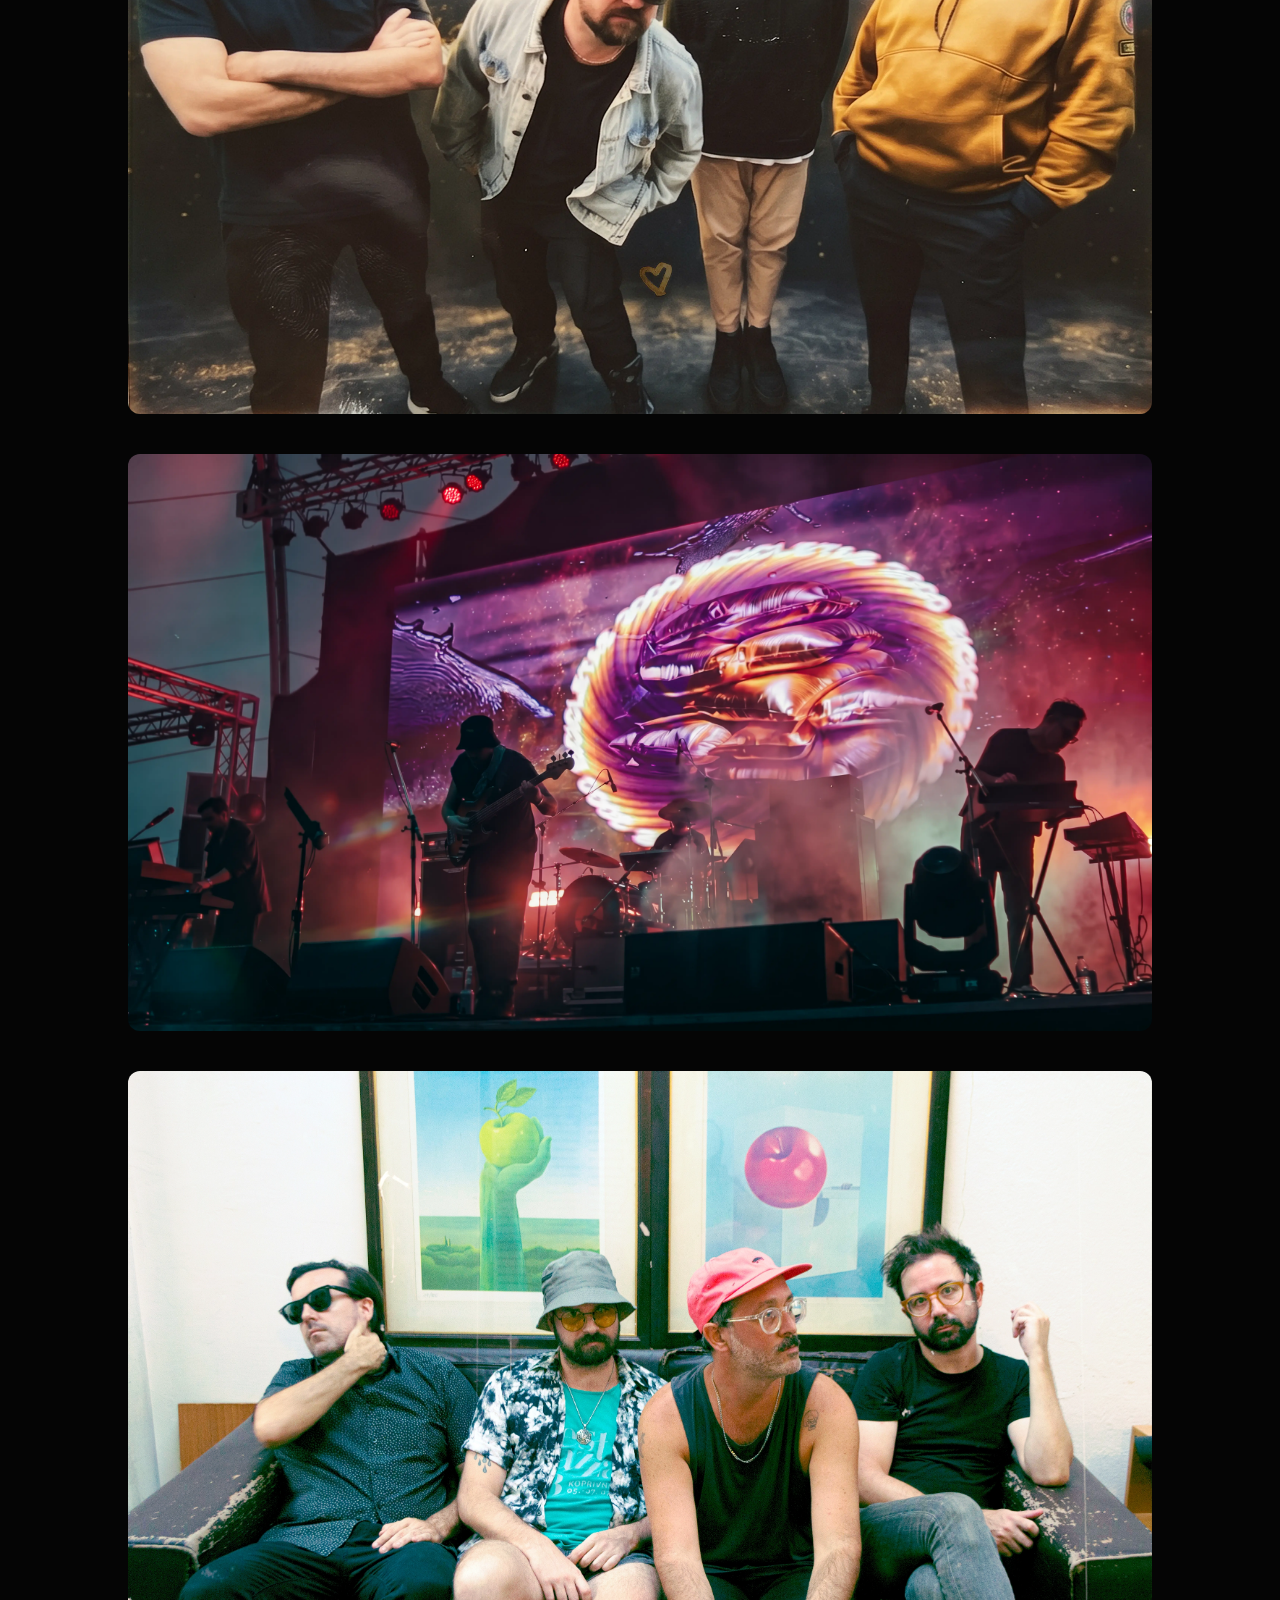
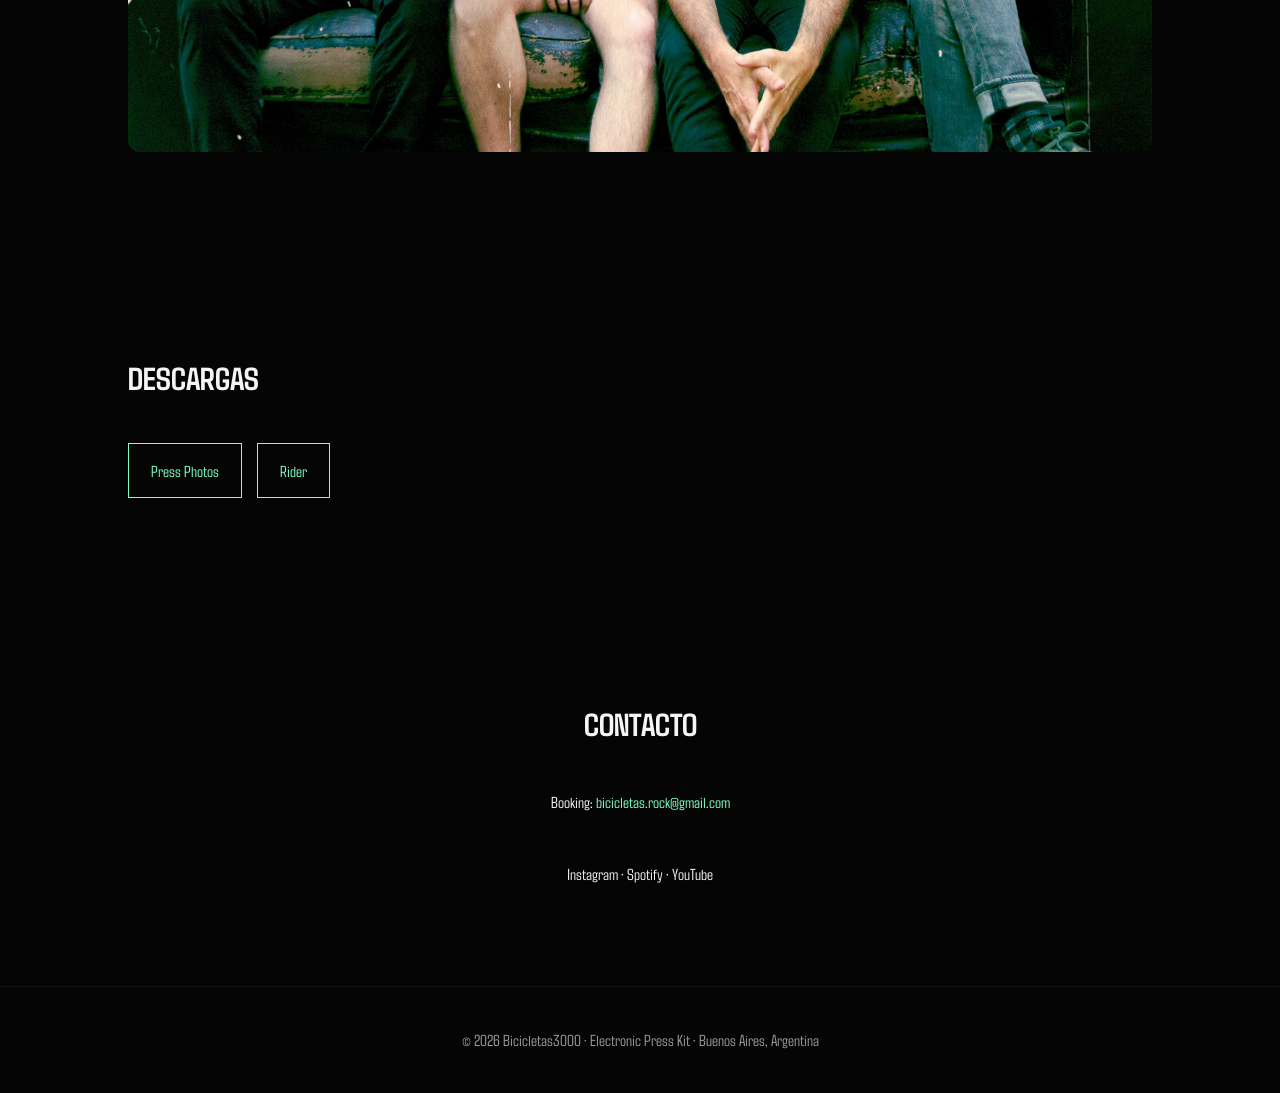
==== commit dfec8cdf: "Revise bio content for Bicicletas3000 Updated the bio section to enhance descriptions of the album a" ====
--- a/index.html
+++ b/index.html
@@ -53,27 +53,19 @@
         <div class="bio">
 
             <p>
-                En su nuevo álbum, Bicicletas3000 profundiza una búsqueda que
-                viene desarrollando desde su transformación artística:
-                convertir el existencialismo en una experiencia bailable.
+                Bicicletas3000 convierte el existencialismo en una experiencia bailable.
+                El álbum explora el duelo, la transformación y la liberación emocional a través de canciones que 
+                funcionan como pequeños planetas sensoriales. Una invitación a encontrar calma, 
+                visión y movimiento en medio de la aceleración contemporánea.
             </p>
 
             <br>
 
             <p>
-                Onírico se mueve entre psicodelia, indietrónica, dub esotérico
-                y cultura rave, construyendo un universo de mantras optimistas,
-                ritmos hipnóticos y paisajes sonoros donde lo orgánico y lo
-                artificial, lo místico y lo digital conviven en una misma frecuencia.
-            </p>
-
-            <br>
-
-            <p>
-                Producido por Balam y DJ Richie Hell, el álbum explora el duelo,
-                la transformación y la liberación emocional a través de canciones
-                que funcionan como pequeños planetas sensoriales. Una invitación
-                a encontrar calma, visión y movimiento en medio de la aceleración contemporánea.
+                Onírico se mueve entre psicodelia, indietrónica, dub esotérico y cultura rave, 
+                construyendo un universo de mantras optimistas, ritmos hipnóticos y paisajes sonoros 
+                donde lo orgánico y lo artificial; lo místico y lo digital conviven en una misma frecuencia.
+
             </p>
 
         </div>
@@ -157,44 +149,27 @@
         <div class="bio">
 
             <p>
-                Bicicletas3000 es la evolución de Bicicletas, una de las bandas
-                surgidas de la primera generación del indie argentino de los años 2000.
-                Desde su formación en 2001, el grupo desarrolló una trayectoria
-                singular que lo llevó desde el rock alternativo hacia territorios
-                cada vez más experimentales.
+                Bicicletas3000 construyó una identidad propia donde conviven exploración sonora, 
+                sensibilidad pop y una búsqueda estética que conecta lo emocional, lo espiritual y lo tecnológico. 
+                Su propuesta combina paisajes electrónicos, pulsos bailables y atmósferas psicodélicas, 
+                transformando preguntas existenciales en experiencias colectivas de movimiento y celebración.
+
             </p>
 
             <br>
 
             <p>
-                A fines de 2019 la banda inicia una transformación artística que
-                da origen a Bicicletas3000, incorporando nuevas influencias ligadas
-                a la electrónica, la psicodelia, el dub y la cultura rave.
-                Este proceso se refleja en proyectos como el cortometraje
-                <em>Los Transparentes</em> (2020), el mixtape
-                <em>Está Saliendo el Sol</em> (2024) y su más reciente álbum,
-                <em>Onírico</em> (2025).
+                Este proceso se refleja en proyectos como el cortometraje <em>Los Transparentes</em> (2020), 
+                el mixtape <em>Está Saliendo el Sol</em> (2024) y su más reciente álbum, <em>Onírico</em> (2025).
             </p>
 
             <br>
 
             <p>
-                Con más de dos décadas de recorrido, Bicicletas3000 construyó una
-                identidad propia donde conviven exploración sonora, sensibilidad pop
-                y una búsqueda estética que conecta lo emocional, lo espiritual y lo
-                tecnológico. Su propuesta actual combina paisajes electrónicos,
-                pulsos bailables y atmósferas psicodélicas, transformando preguntas
-                existenciales en experiencias colectivas de movimiento y celebración.
-            </p>
-
-            <br>
-
-            <p>
-                A lo largo de su carrera han participado en algunos de los festivales
-                más importantes de Argentina, incluyendo Creamfields, Personal Fest,
-                Pepsi Music, Festival BUE y Quilmes Rock, además de compartir
-                escenarios con artistas internacionales como Roger Waters,
-                Arctic Monkeys y Jane's Addiction.
+                A lo largo de su carrera han participado en algunos de los festivales más importantes de Argentina, 
+                incluyendo Creamfields, Personal Fest, Pepsi Music, Festival BUE y Quilmes Rock, 
+                además de compartir escenarios con artistas internacionales como Roger Waters, Arctic Monkeys y Jane's Addiction.
+
             </p>
 
         </div>
--- a/css/main.css
+++ b/css/main.css
@@ -74,11 +74,17 @@
 .hero-content h1{
     font-size:clamp(3rem,10vw,8rem);
     line-height:1;
-    margin-bottom:20px;
+    margin-bottom:0px;
 }
 
 .hero-content p{
     color:#f5f5f5;
+}
+
+.logo-title img{
+    max-width:800px;
+    width:100%;
+    height:auto;
 }
 
 .tagline{
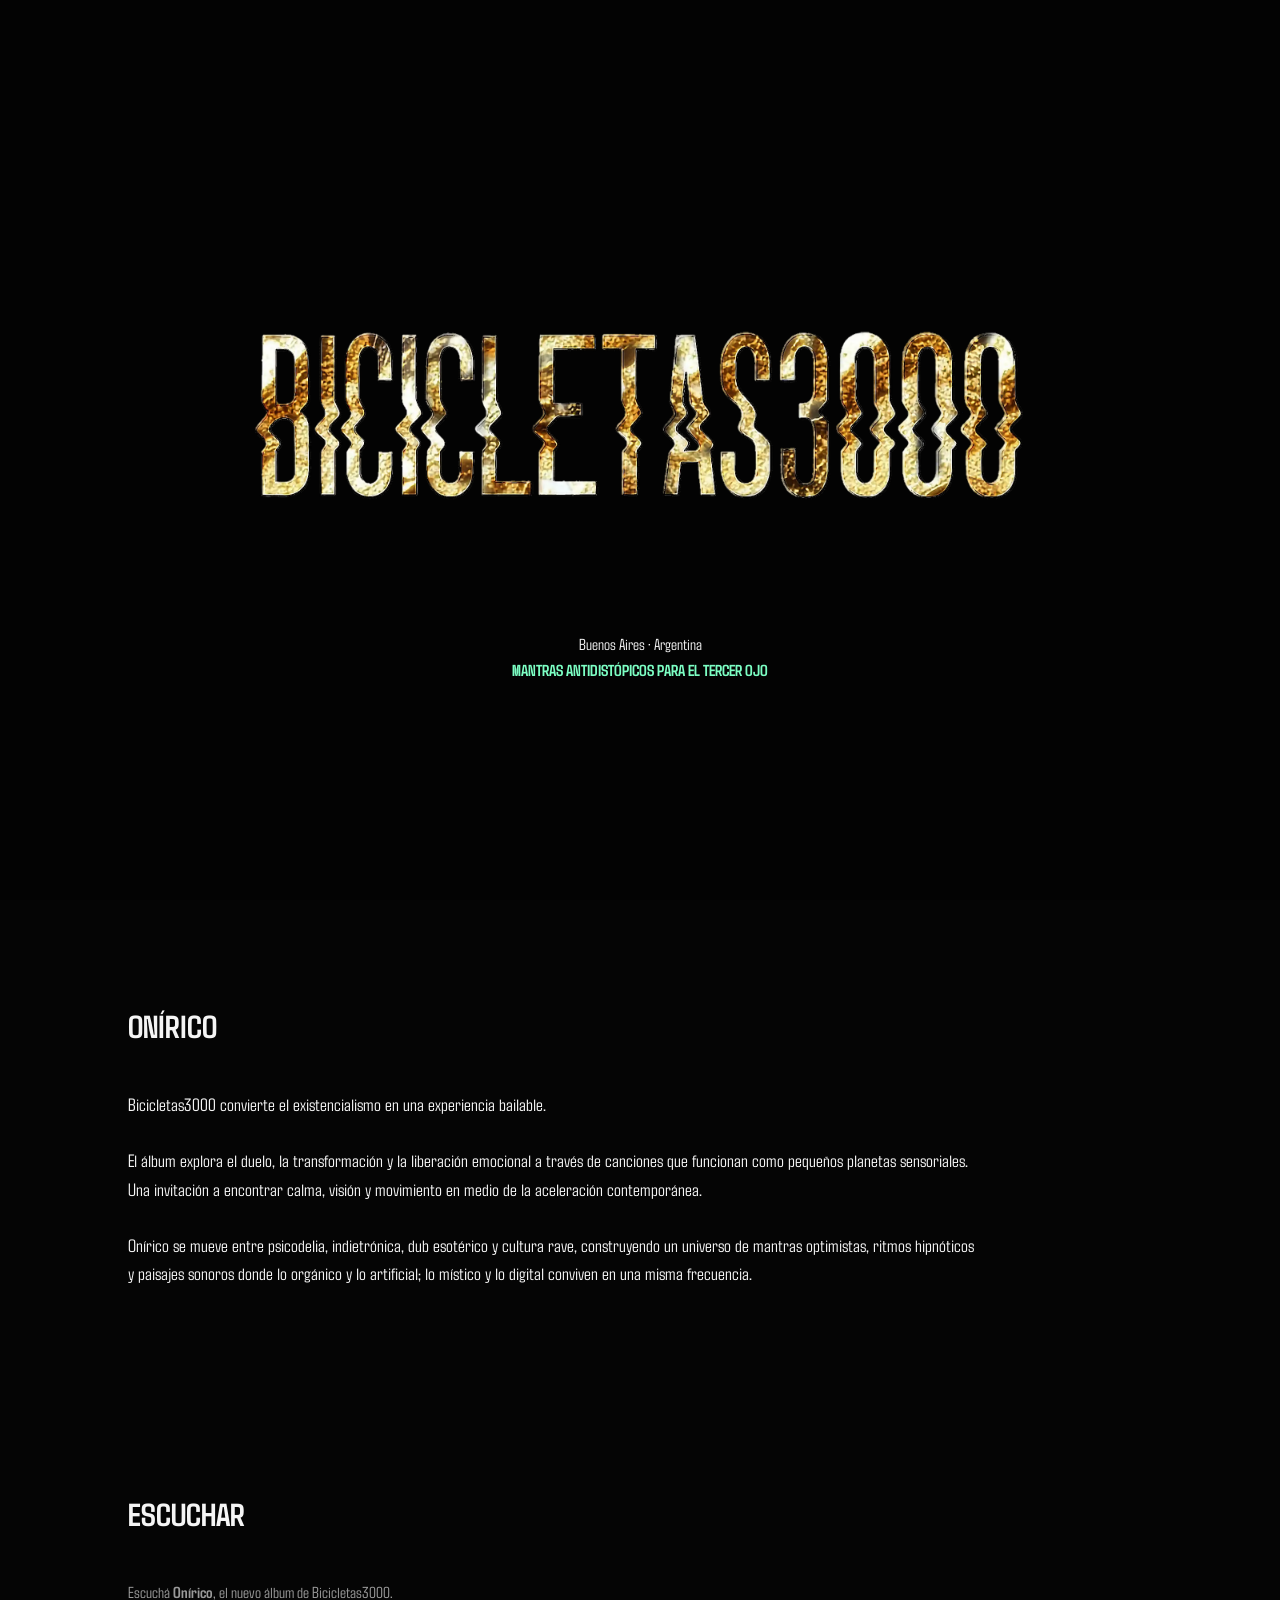
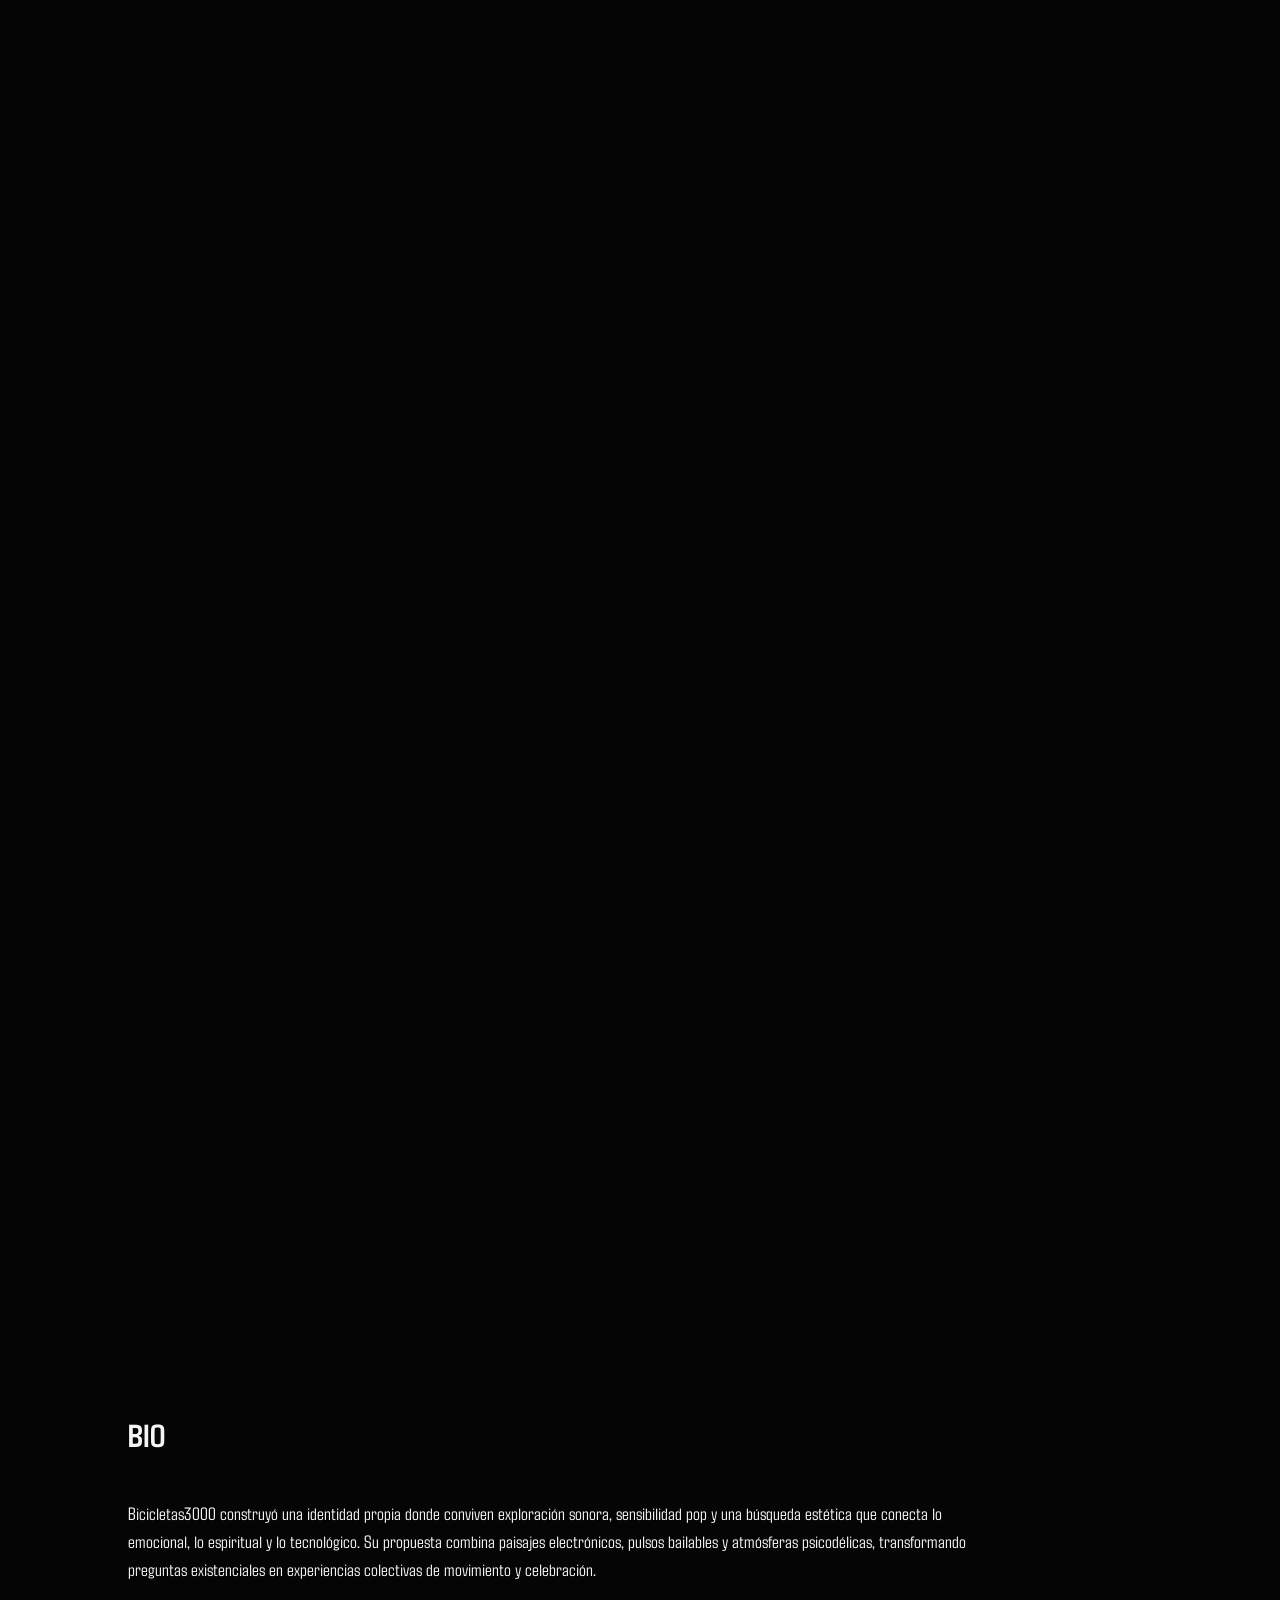
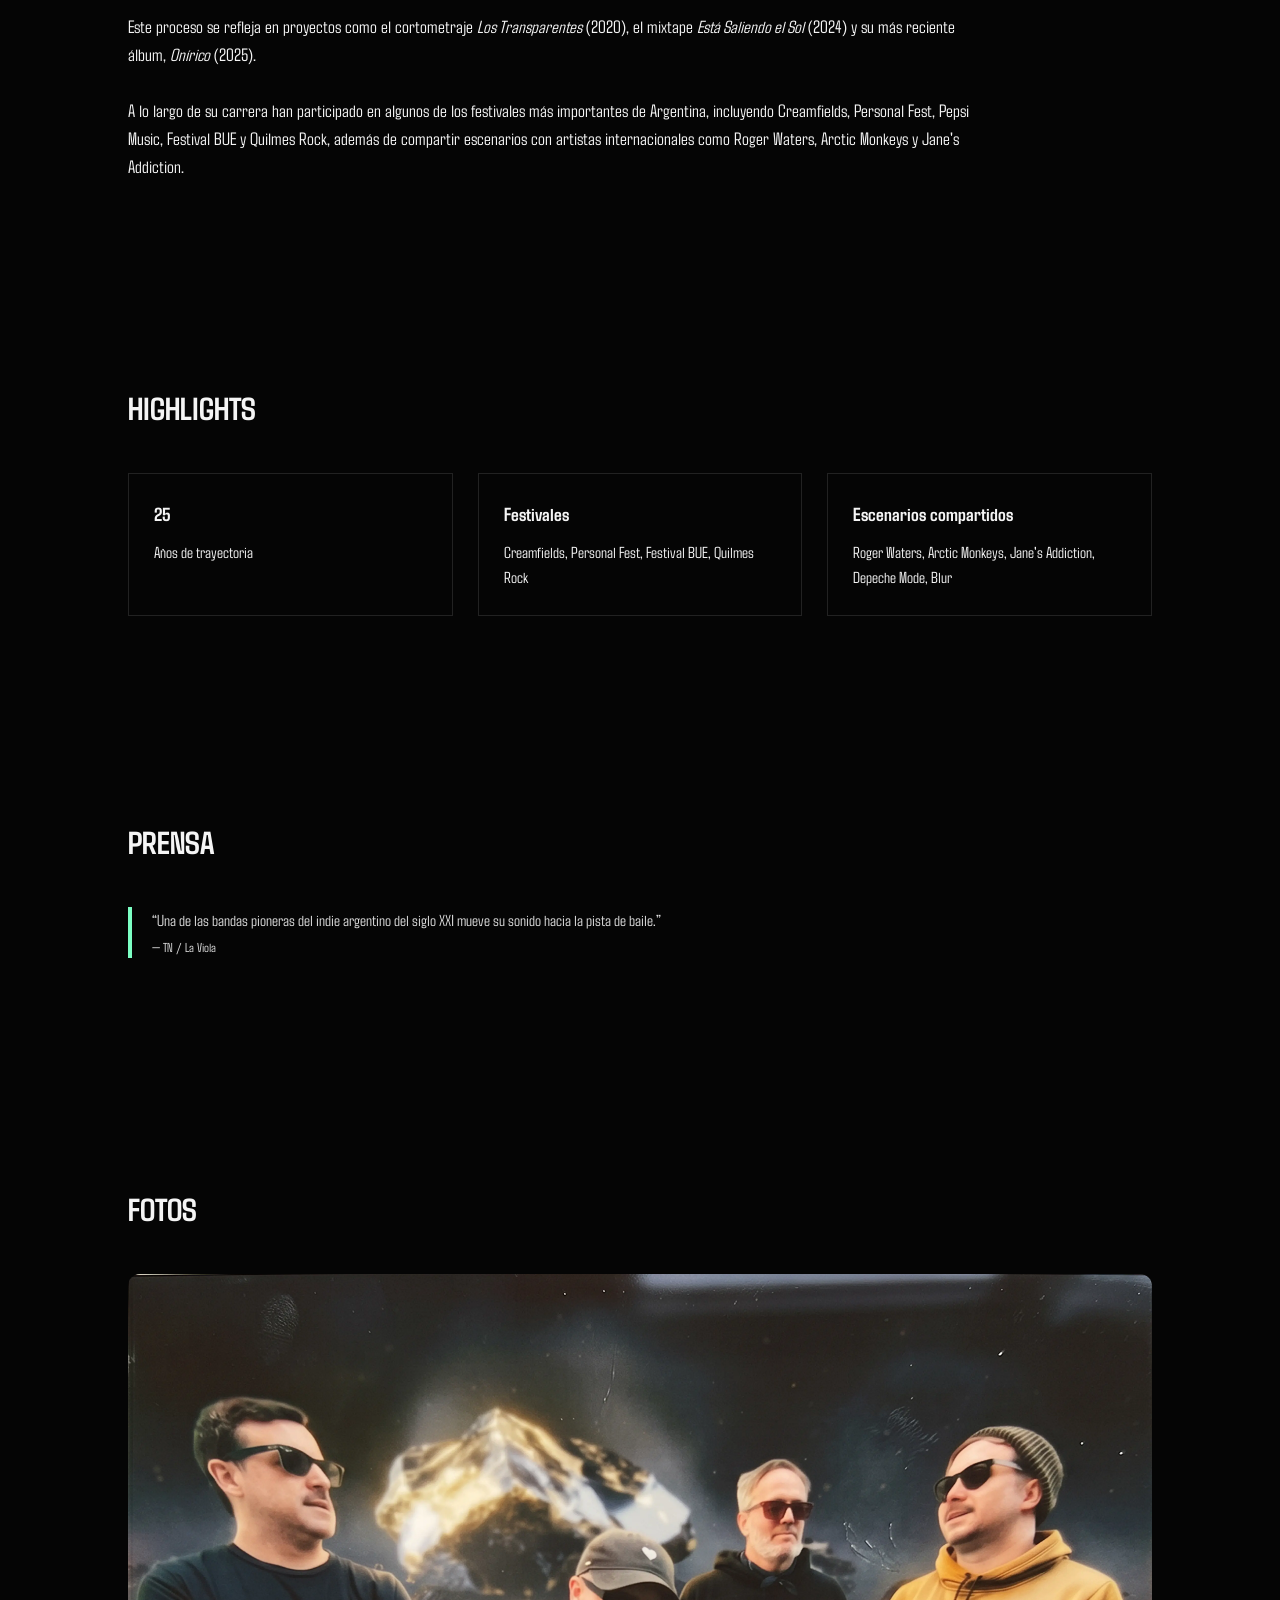
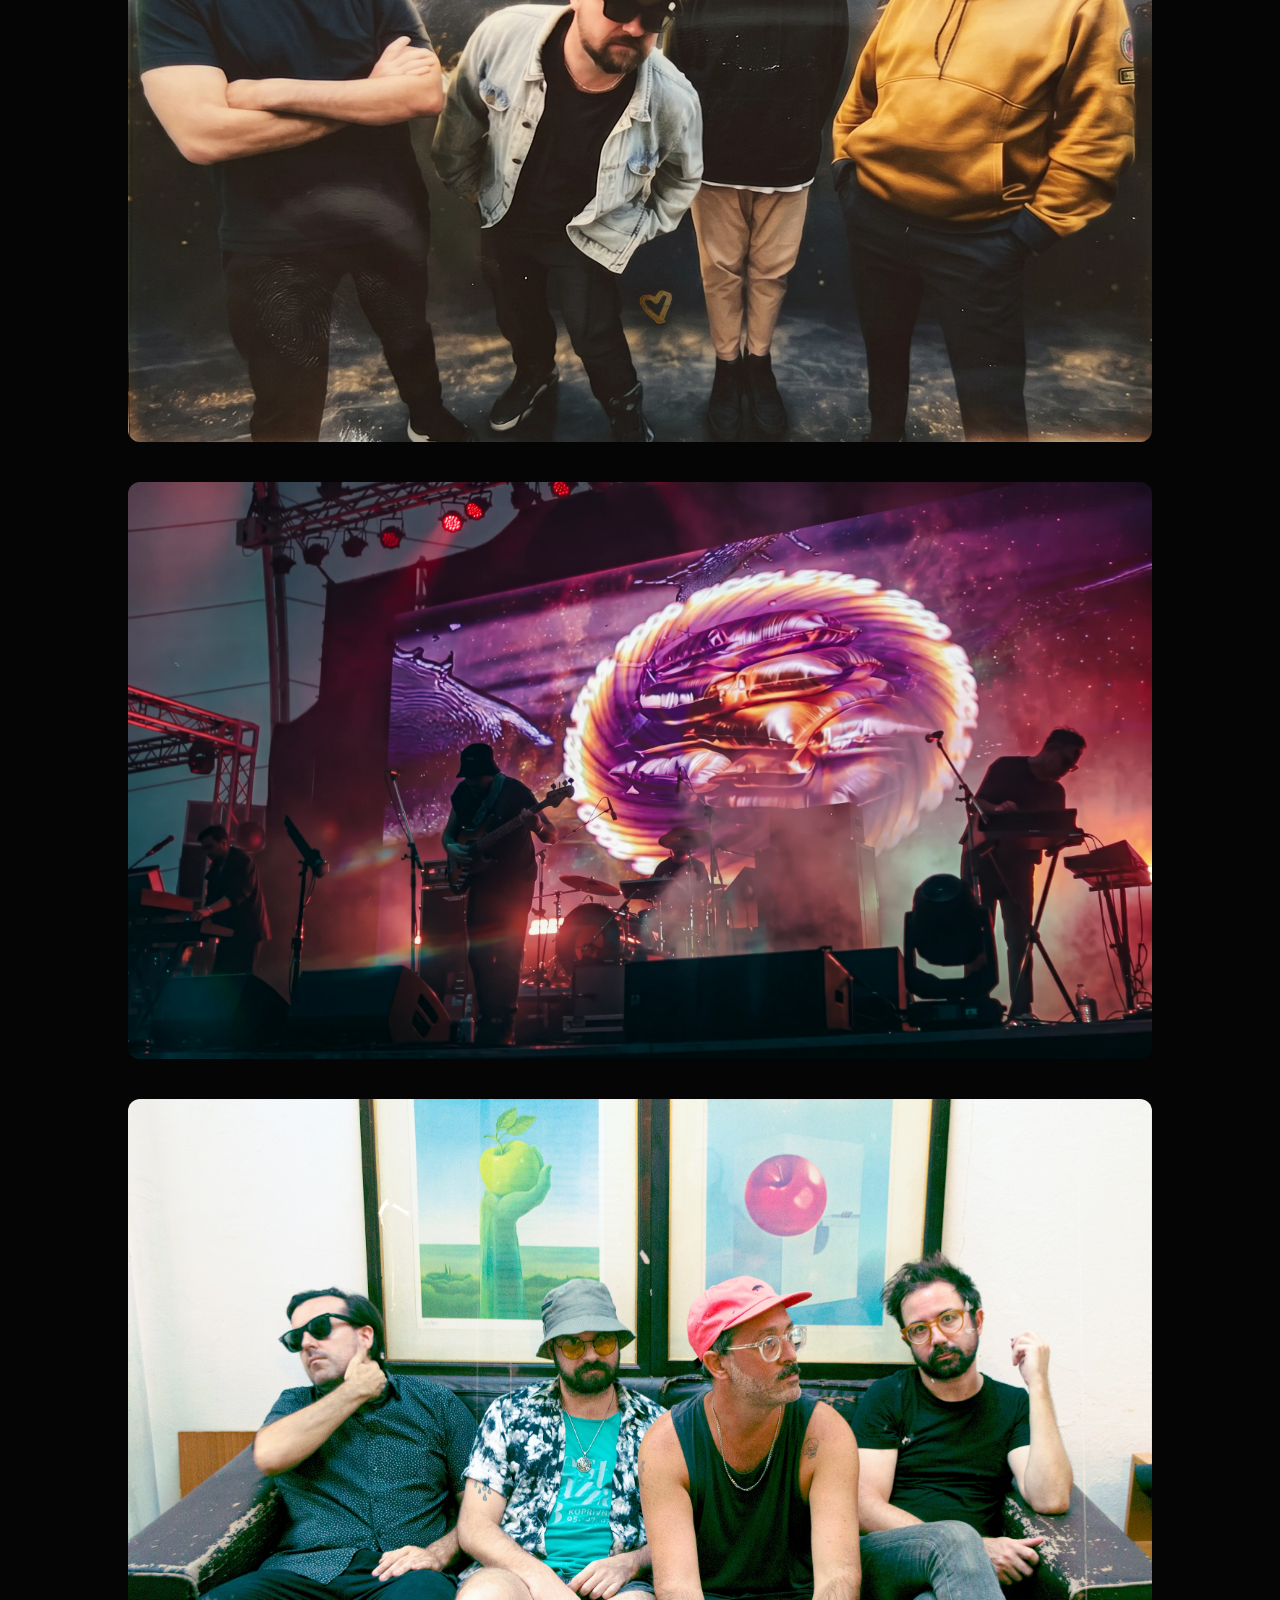
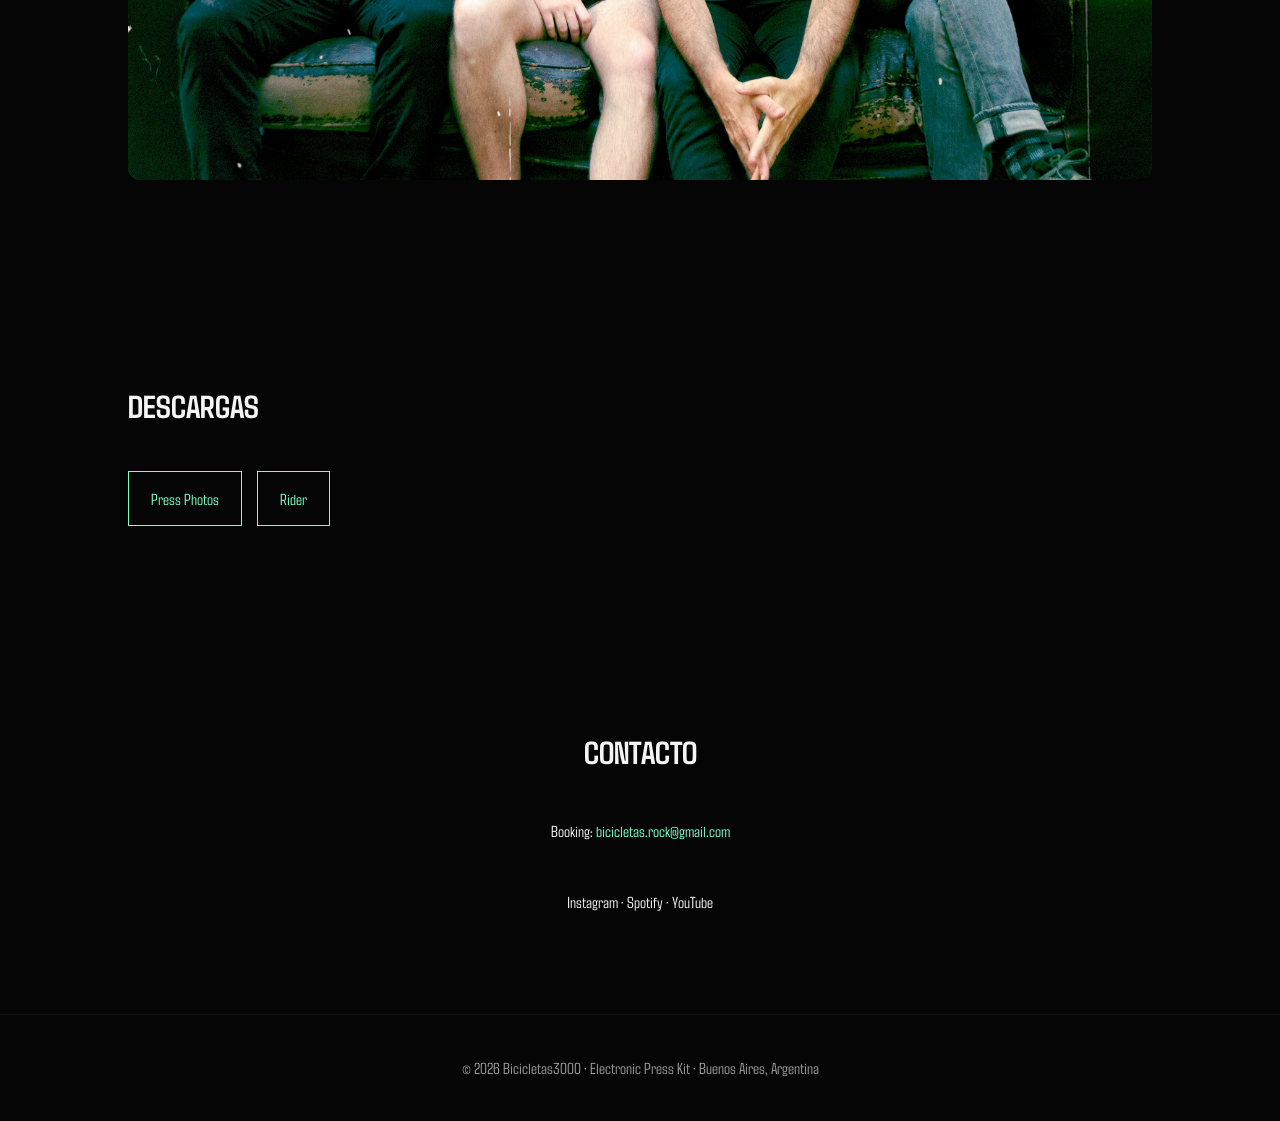
==== commit 838d1ae7: "Update Spotify album links in index.html" ====
--- a/index.html
+++ b/index.html
@@ -54,6 +54,11 @@
 
             <p>
                 Bicicletas3000 convierte el existencialismo en una experiencia bailable.
+            </p>
+            
+            <br>
+
+            <p>
                 El álbum explora el duelo, la transformación y la liberación emocional a través de canciones que 
                 funcionan como pequeños planetas sensoriales. Una invitación a encontrar calma, 
                 visión y movimiento en medio de la aceleración contemporánea.
@@ -90,14 +95,6 @@
 
             <!-- Spotify -->
             <div class="spotify-grid">
-                <iframe
-                    class="spotify-embed"
-                    src="https://open.spotify.com/embed/album/3ZmjRnWlwrbVRqxjphHd3b"
-                    frameborder="0"
-                    allowfullscreen=""
-                    allow="autoplay; clipboard-write; encrypted-media; fullscreen; picture-in-picture" loading="lazy">
-                </iframe>
-            
                 <iframe
                     class="spotify-embed"
                     src="https://open.spotify.com/embed/album/1tYRBD0qTk4XWApdPFAT3Z"
@@ -108,6 +105,14 @@
             
                 <iframe
                     class="spotify-embed"
+                    src="https://open.spotify.com/embed/album/2w64Dmh2YcyQXzvBdxW21t"
+                    frameborder="0"
+                    allowfullscreen=""
+                    allow="autoplay; clipboard-write; encrypted-media; fullscreen; picture-in-picture" loading="lazy">
+                </iframe>
+            
+                <iframe
+                    class="spotify-embed"
                     src="https://open.spotify.com/embed/album/7L5i8I1PIEUxADY04i9Zv3"
                     frameborder="0"
                     allowfullscreen=""
@@ -116,7 +121,7 @@
             
                 <iframe
                     class="spotify-embed"
-                    src="https://open.spotify.com/embed/album/2w64Dmh2YcyQXzvBdxW21t"
+                    src="https://open.spotify.com/embed/album/3ZmjRnWlwrbVRqxjphHd3b"
                     frameborder="0"
                     allowfullscreen=""
                     allow="autoplay; clipboard-write; encrypted-media; fullscreen; picture-in-picture" loading="lazy">
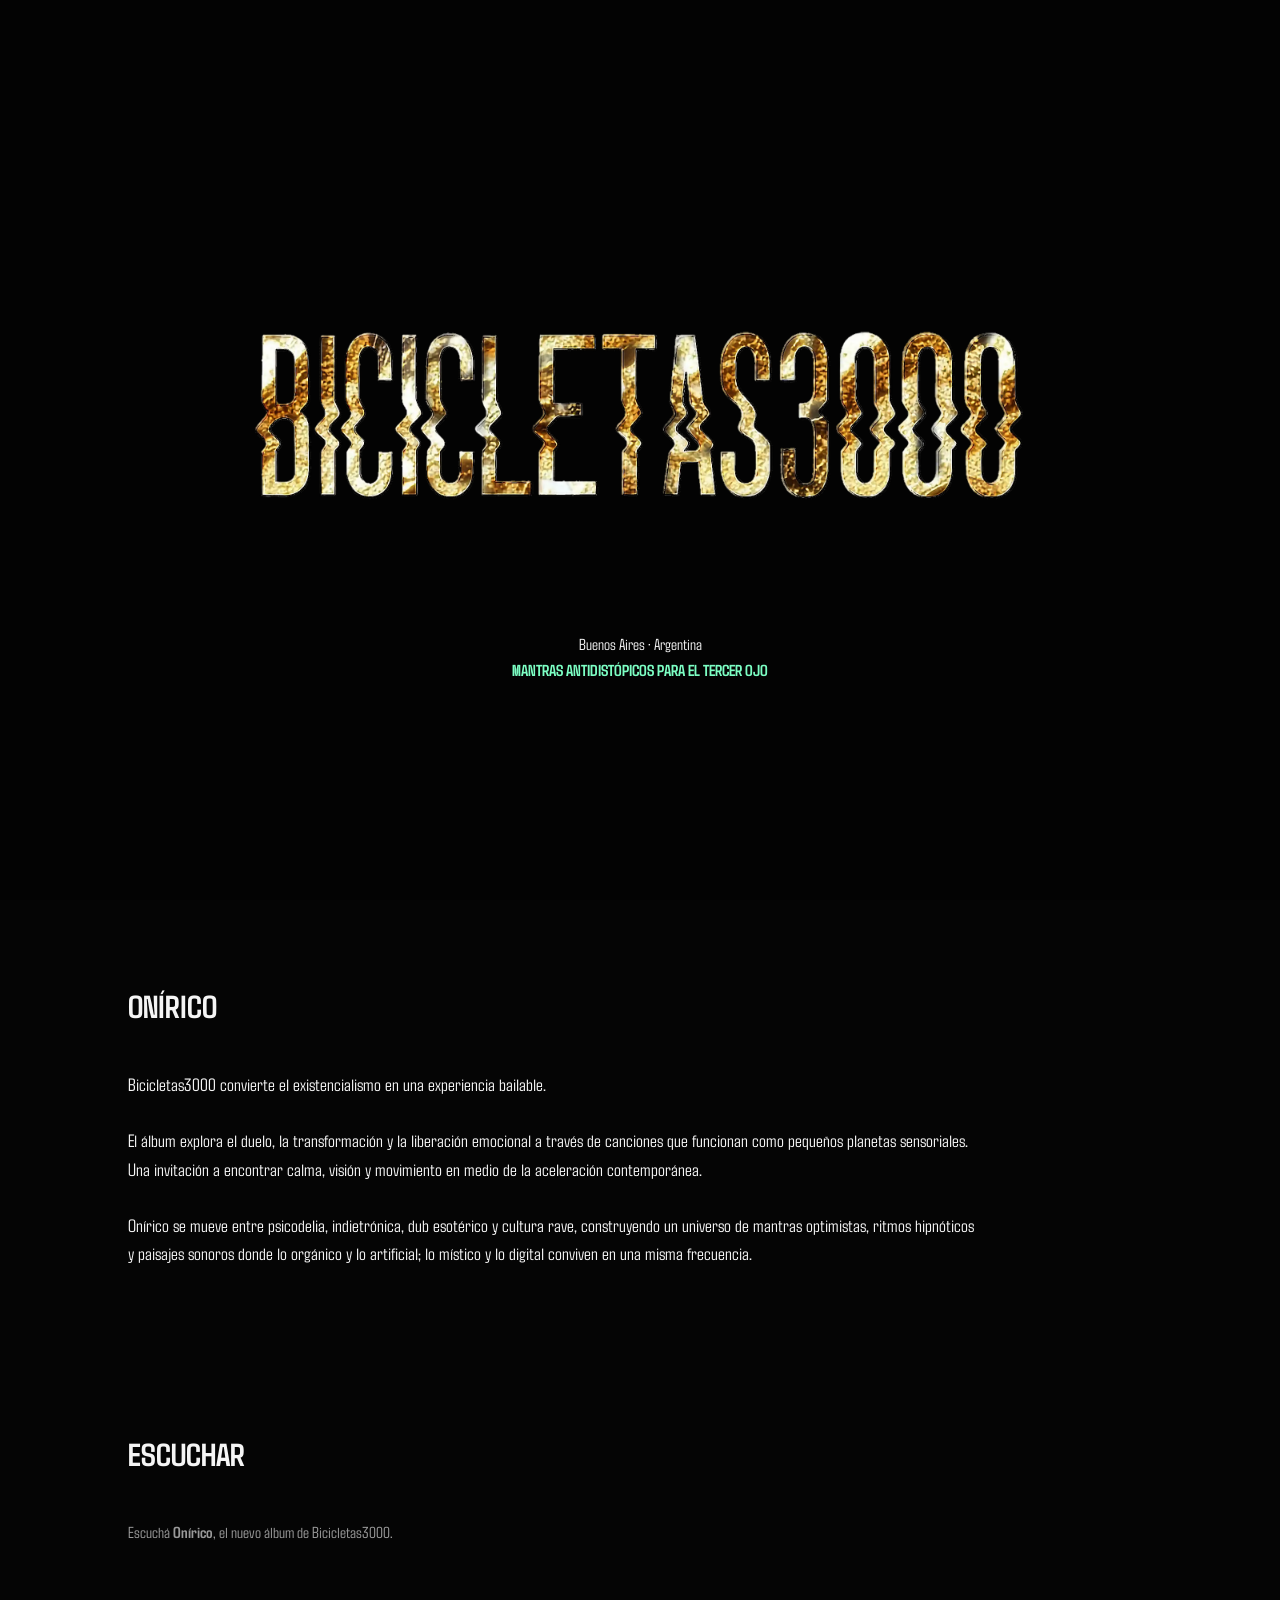
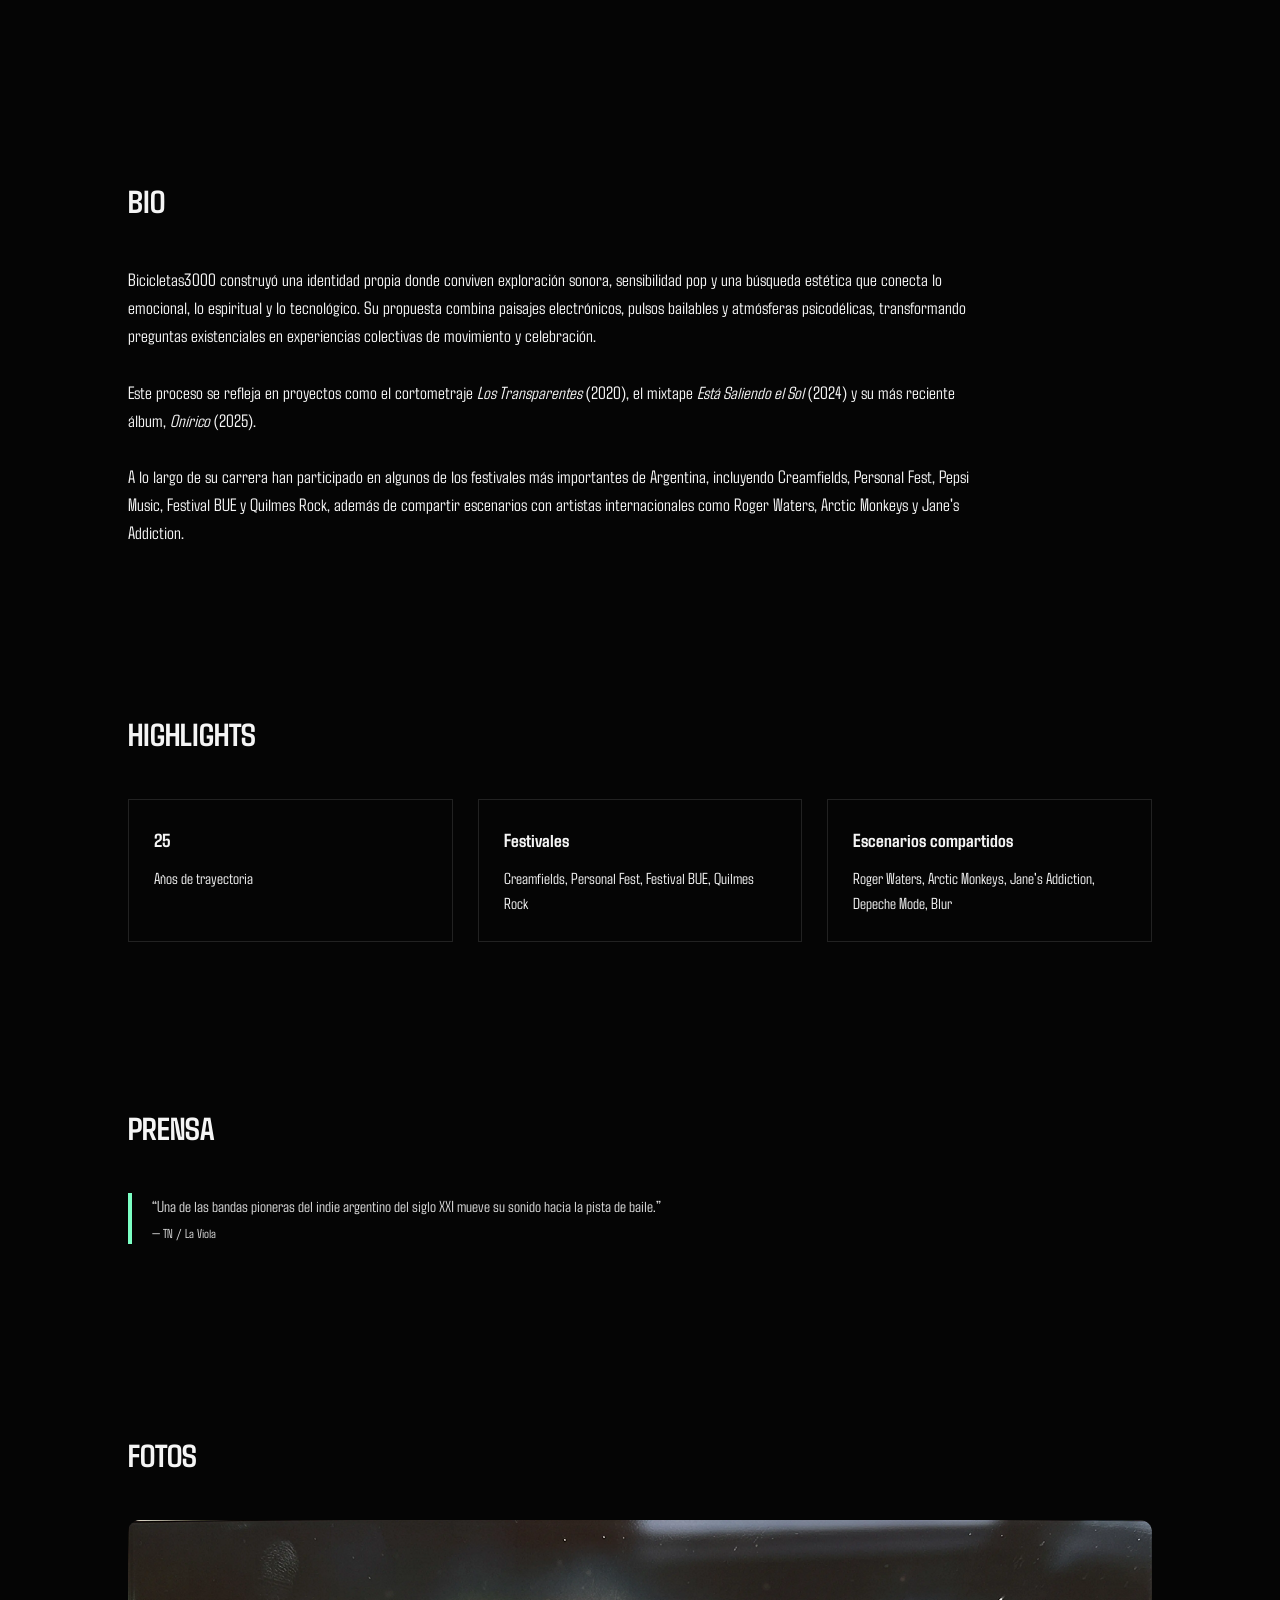
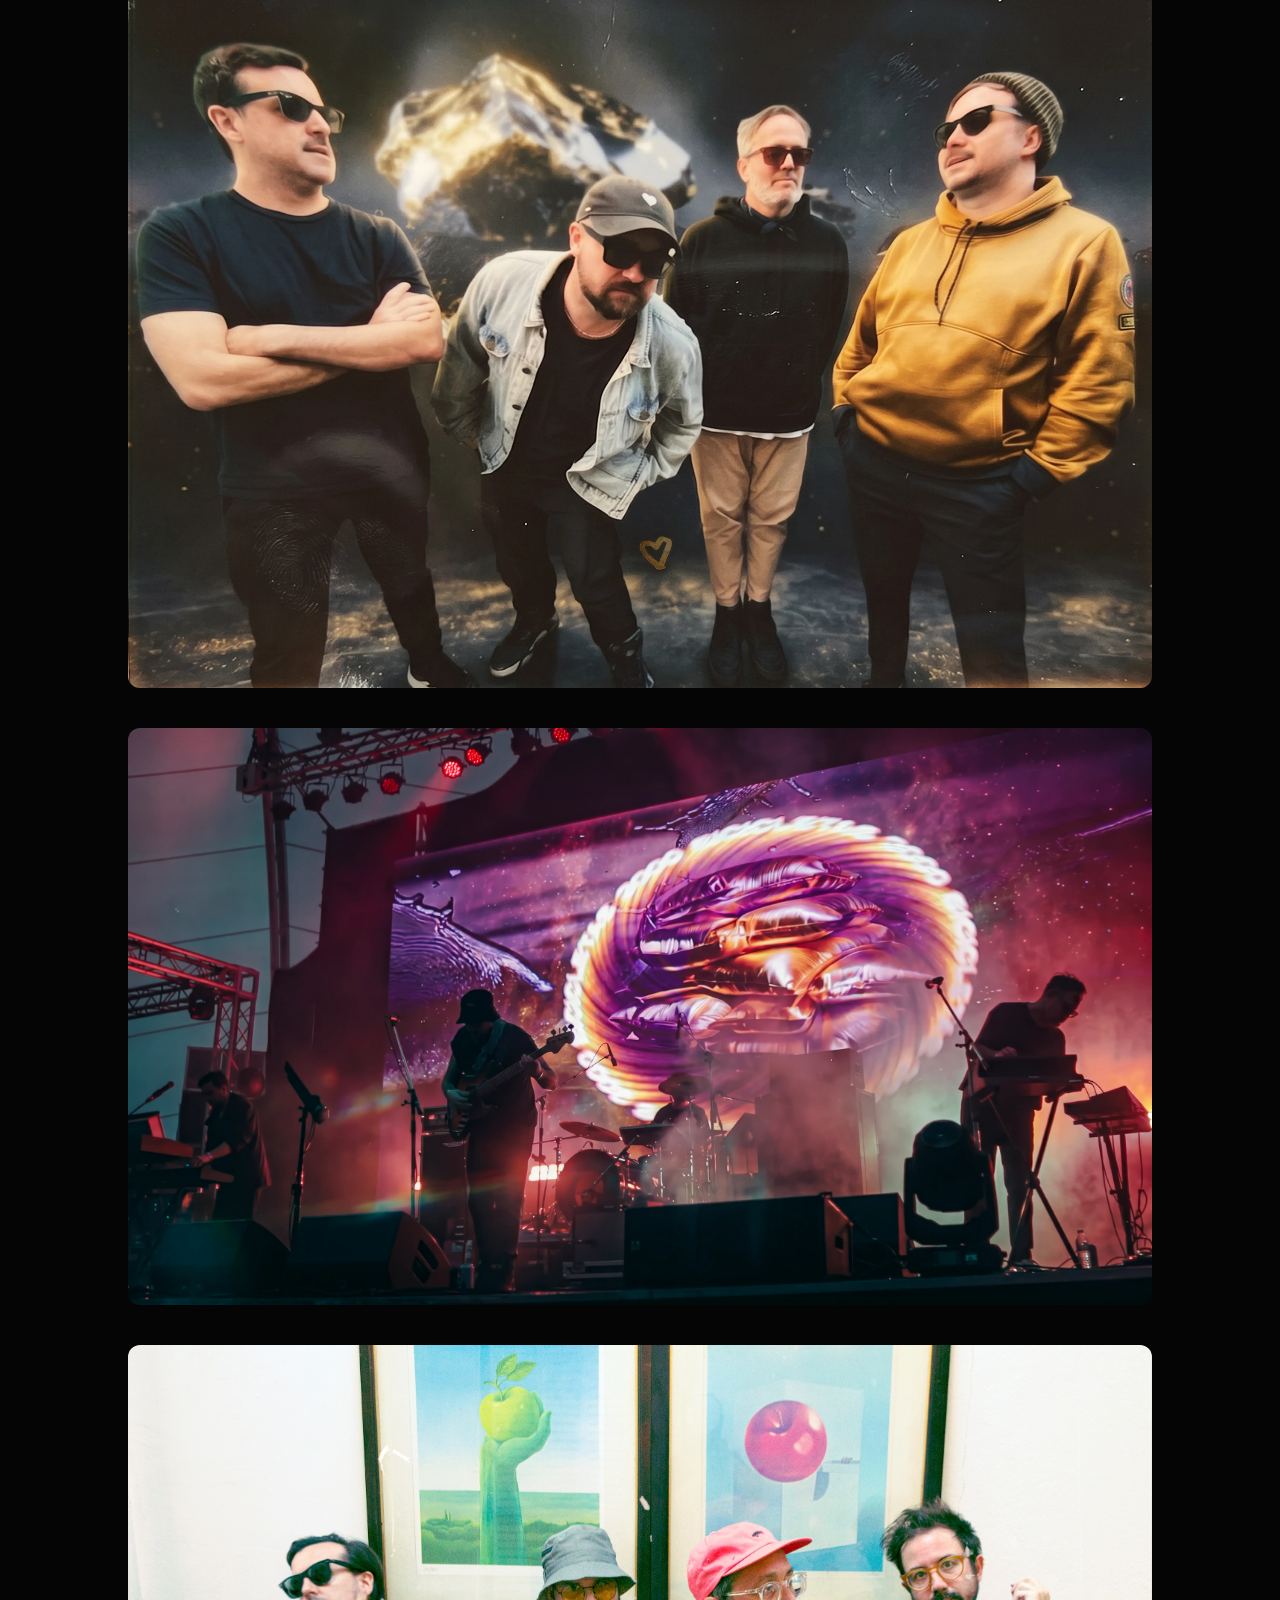
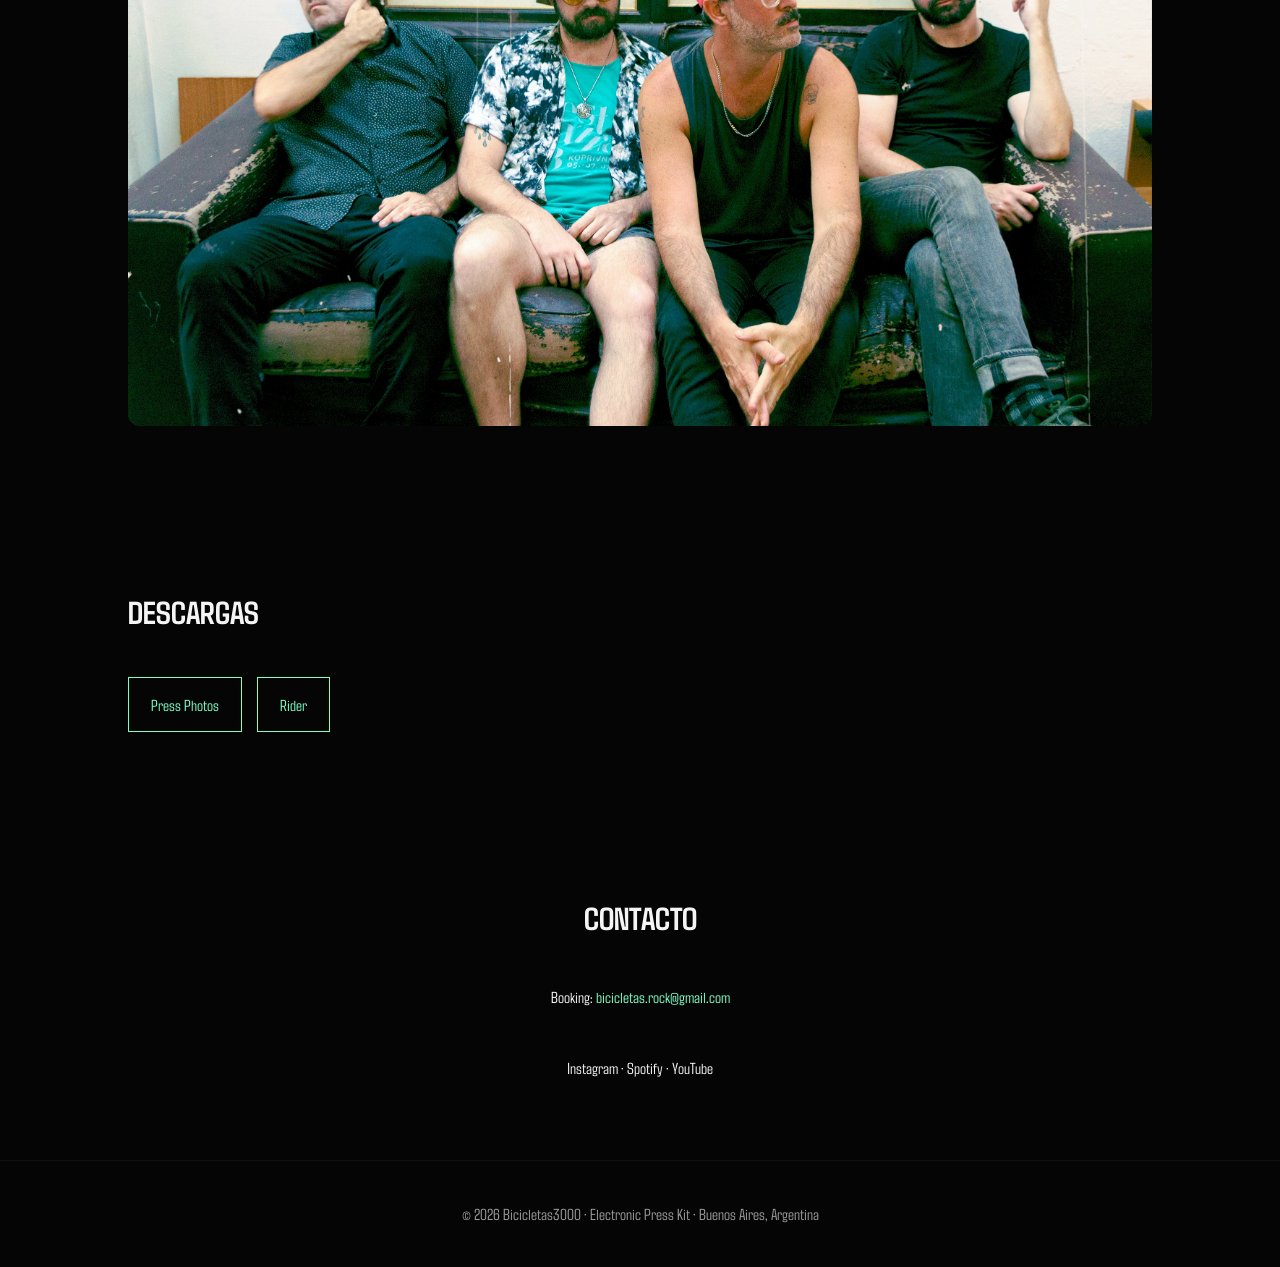
==== commit 3b30e774: "Refactor Spotify section in index.html Removed multiple Spotify iframes and added track cards and pl" ====
--- a/index.html
+++ b/index.html
@@ -93,51 +93,12 @@
 
         <div class="music-grid">
 
-            <!-- Spotify -->
-            <div class="spotify-grid">
-                <iframe
-                    class="spotify-embed"
-                    src="https://open.spotify.com/embed/album/1tYRBD0qTk4XWApdPFAT3Z"
-                    frameborder="0"
-                    allowfullscreen=""
-                    allow="autoplay; clipboard-write; encrypted-media; fullscreen; picture-in-picture" loading="lazy">
-                </iframe>
-            
-                <iframe
-                    class="spotify-embed"
-                    src="https://open.spotify.com/embed/album/2w64Dmh2YcyQXzvBdxW21t"
-                    frameborder="0"
-                    allowfullscreen=""
-                    allow="autoplay; clipboard-write; encrypted-media; fullscreen; picture-in-picture" loading="lazy">
-                </iframe>
-            
-                <iframe
-                    class="spotify-embed"
-                    src="https://open.spotify.com/embed/album/7L5i8I1PIEUxADY04i9Zv3"
-                    frameborder="0"
-                    allowfullscreen=""
-                    allow="autoplay; clipboard-write; encrypted-media; fullscreen; picture-in-picture" loading="lazy">
-                </iframe>
-            
-                <iframe
-                    class="spotify-embed"
-                    src="https://open.spotify.com/embed/album/3ZmjRnWlwrbVRqxjphHd3b"
-                    frameborder="0"
-                    allowfullscreen=""
-                    allow="autoplay; clipboard-write; encrypted-media; fullscreen; picture-in-picture" loading="lazy">
-                </iframe>
-            </div>
-
-            <!-- Youtube -->
-            <iframe
-                class="embed"
-                src="https://www.youtube.com/embed/HVzj1KcsL2U"
-                frameborder="0"
-                allow="accelerometer; autoplay; clipboard-write; encrypted-media; gyroscope; picture-in-picture"
-                allowfullscreen>
-            </iframe>
-
-        </div>
+            <!-- Spotify: cards + reproductor unificado -->
+            <div class="track-cards" id="trackCards" role="list"></div>
+
+            <div class="player-dock">
+                <div id="spotifyPlayer"></div>
+            </div>
 
     </div>
 
--- a/css/main.css
+++ b/css/main.css
@@ -35,7 +35,7 @@
 }
 
 section{
-    padding:100px 10%;
+    padding:80px 10%;
 }
 
 .hero{
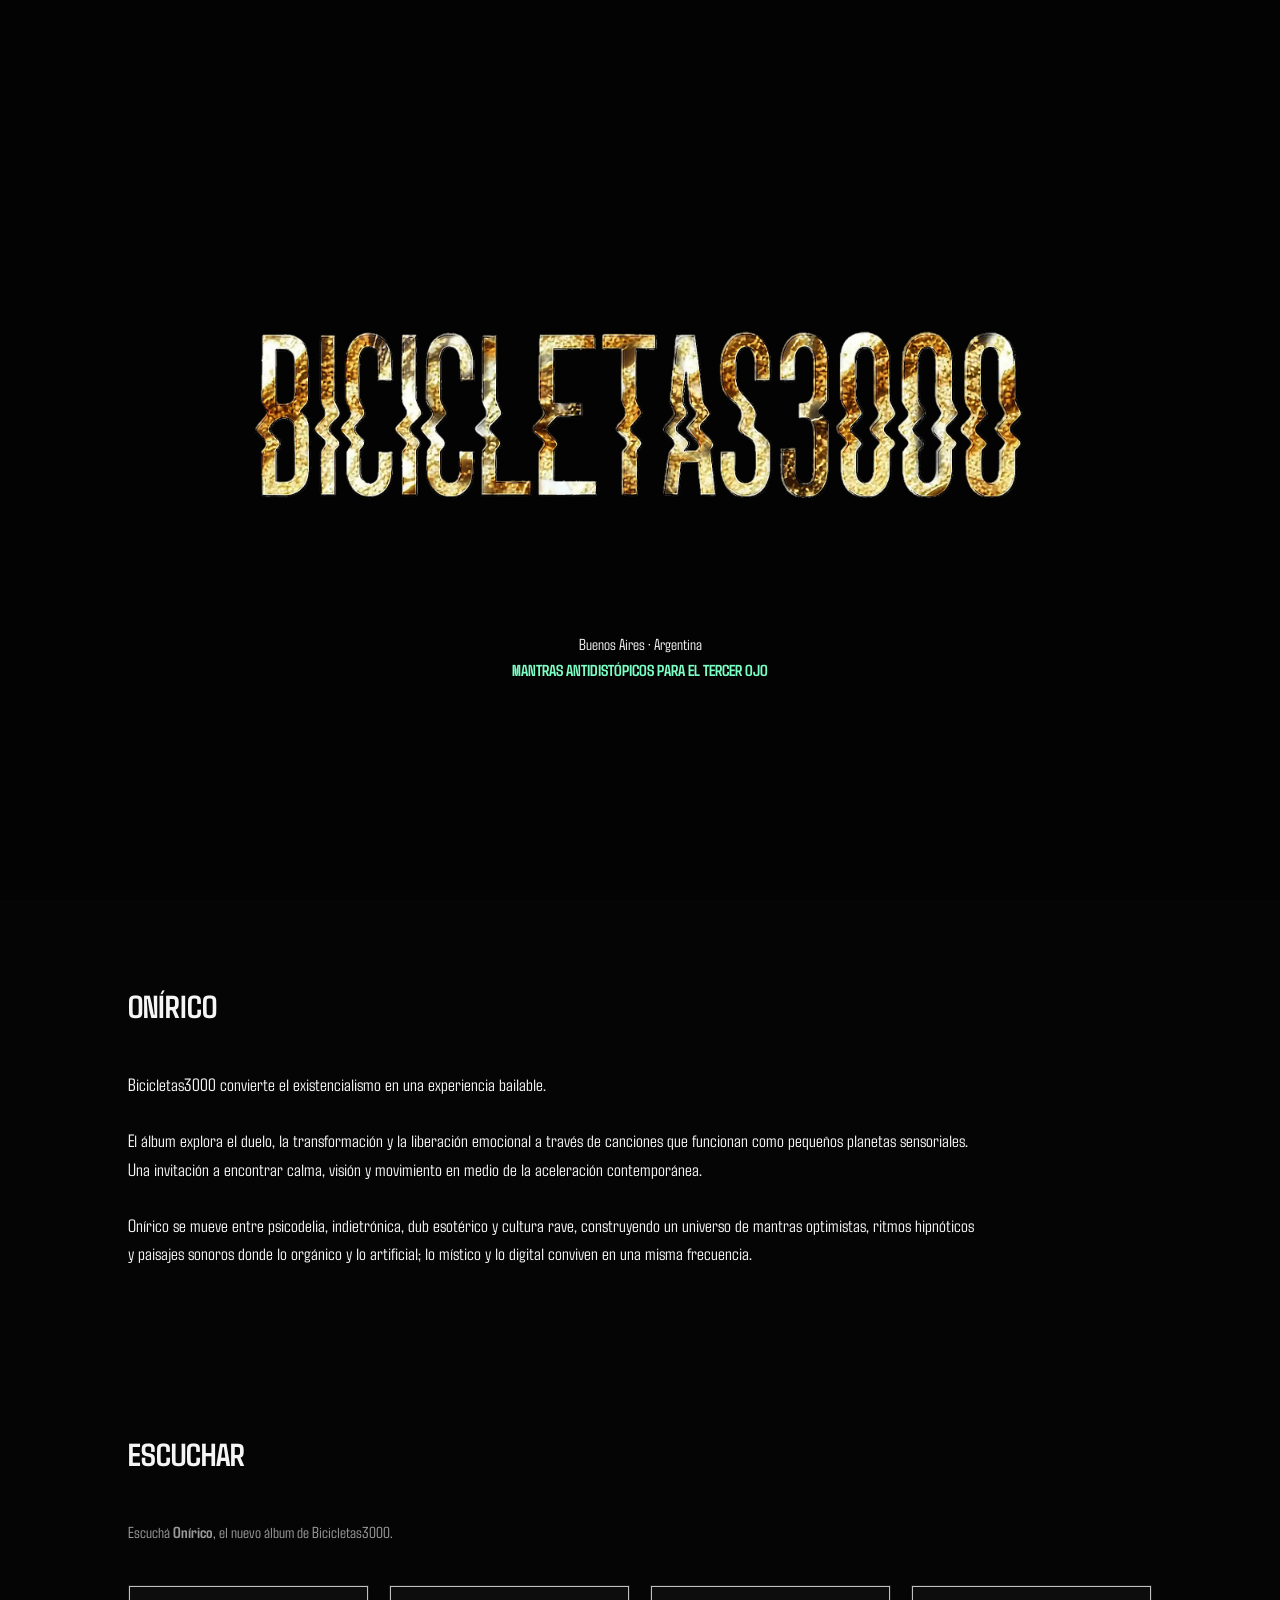
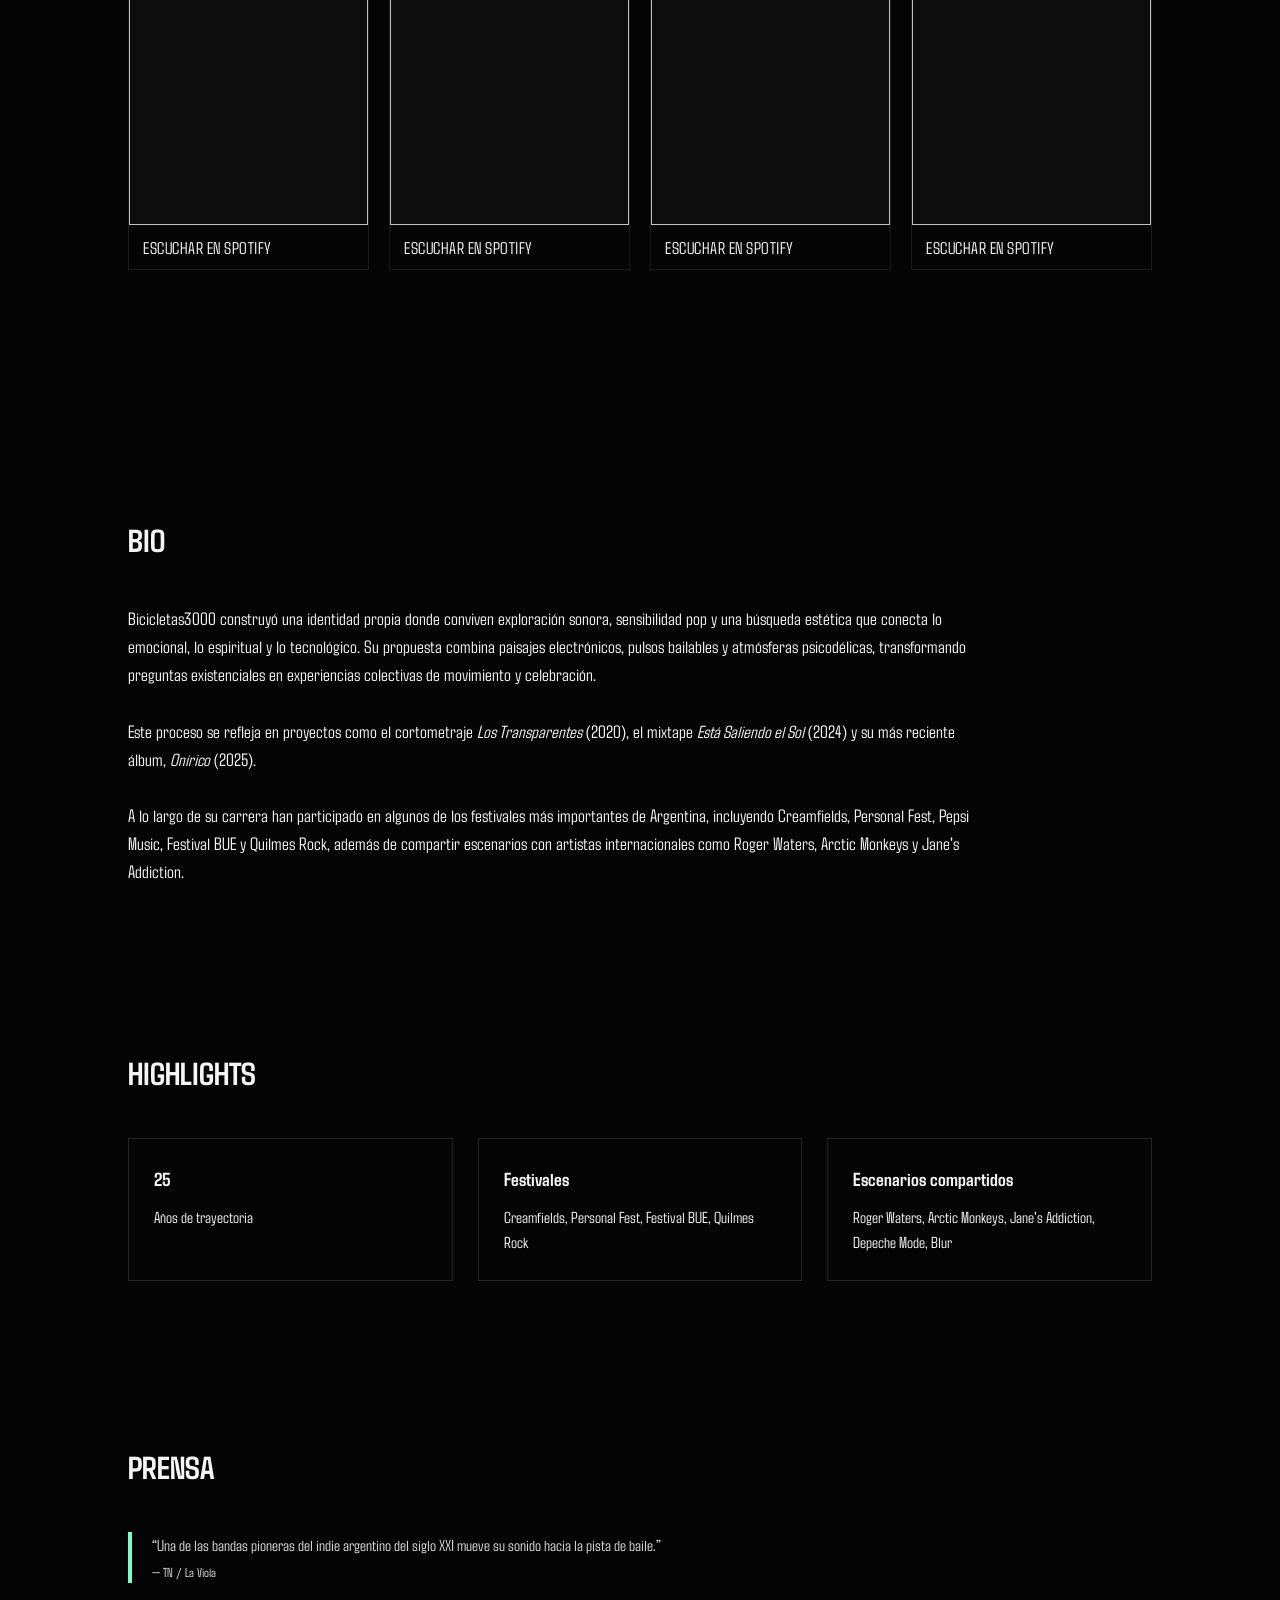
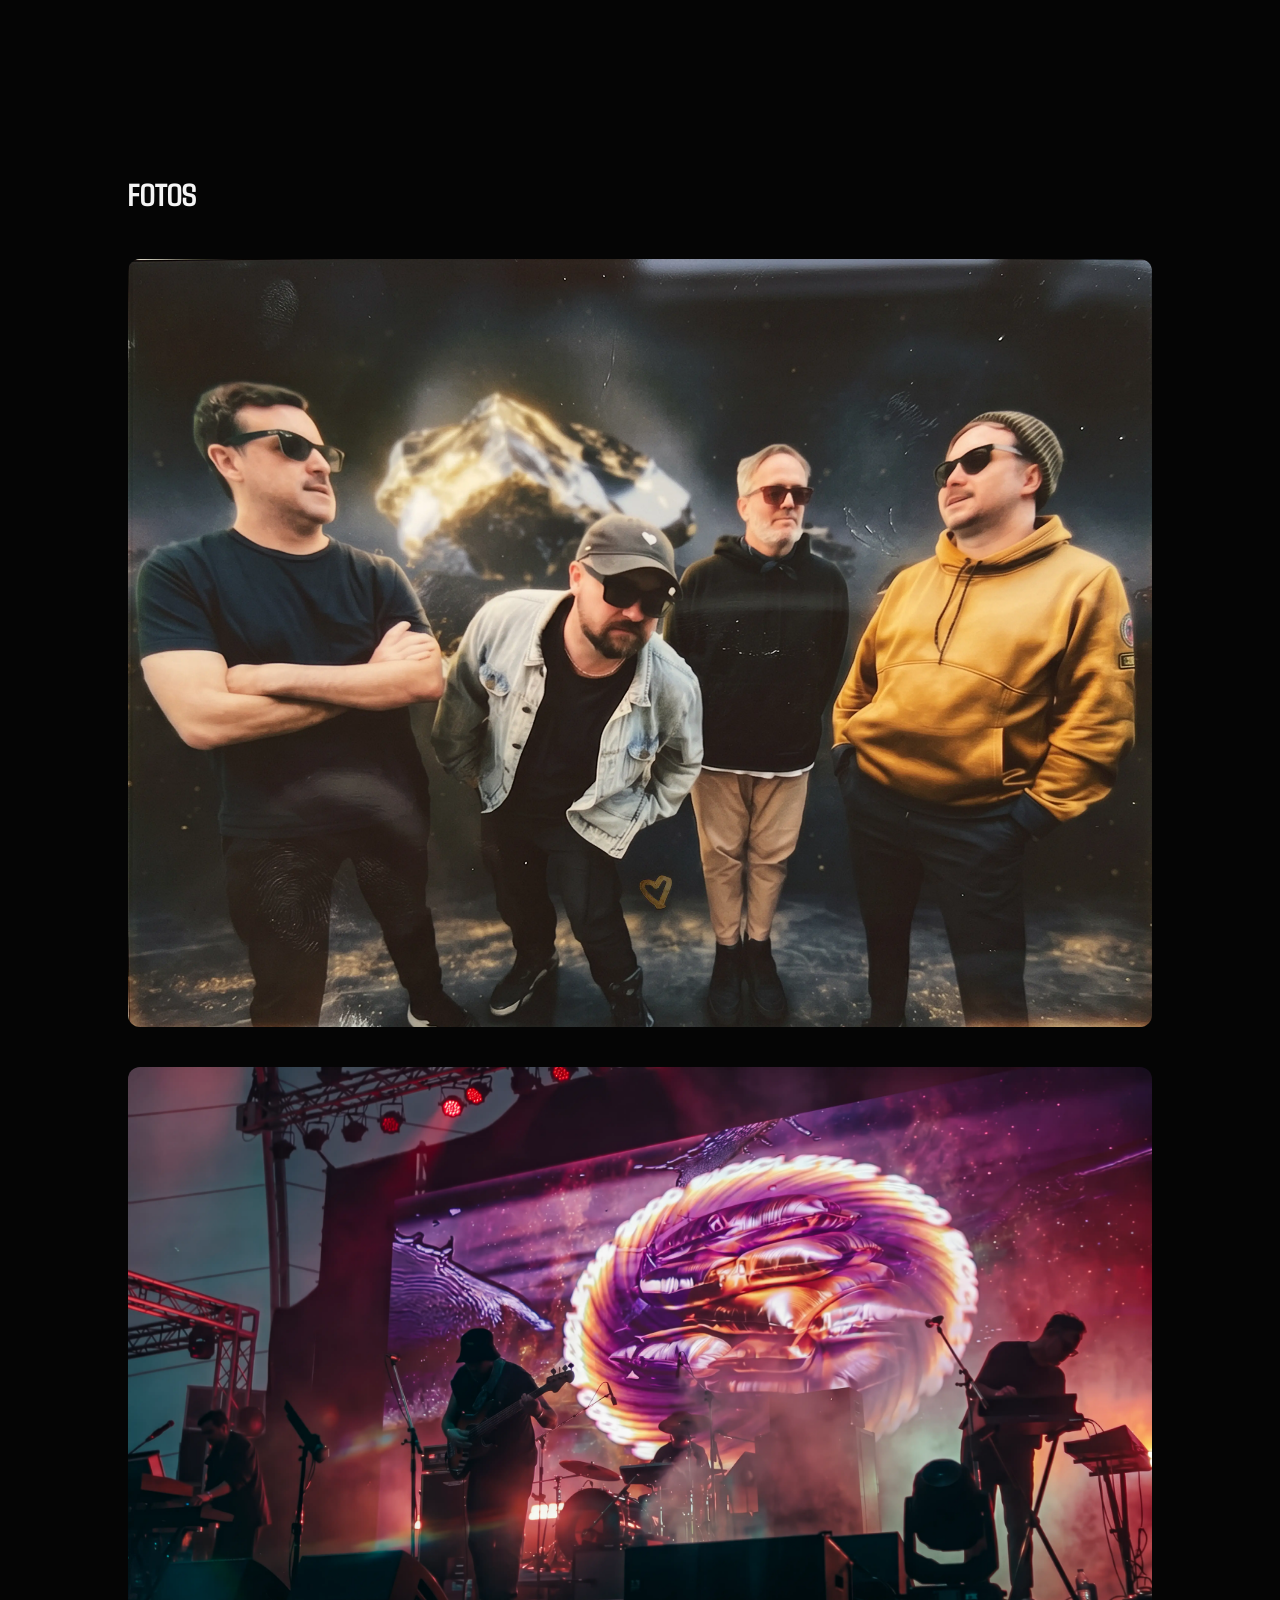
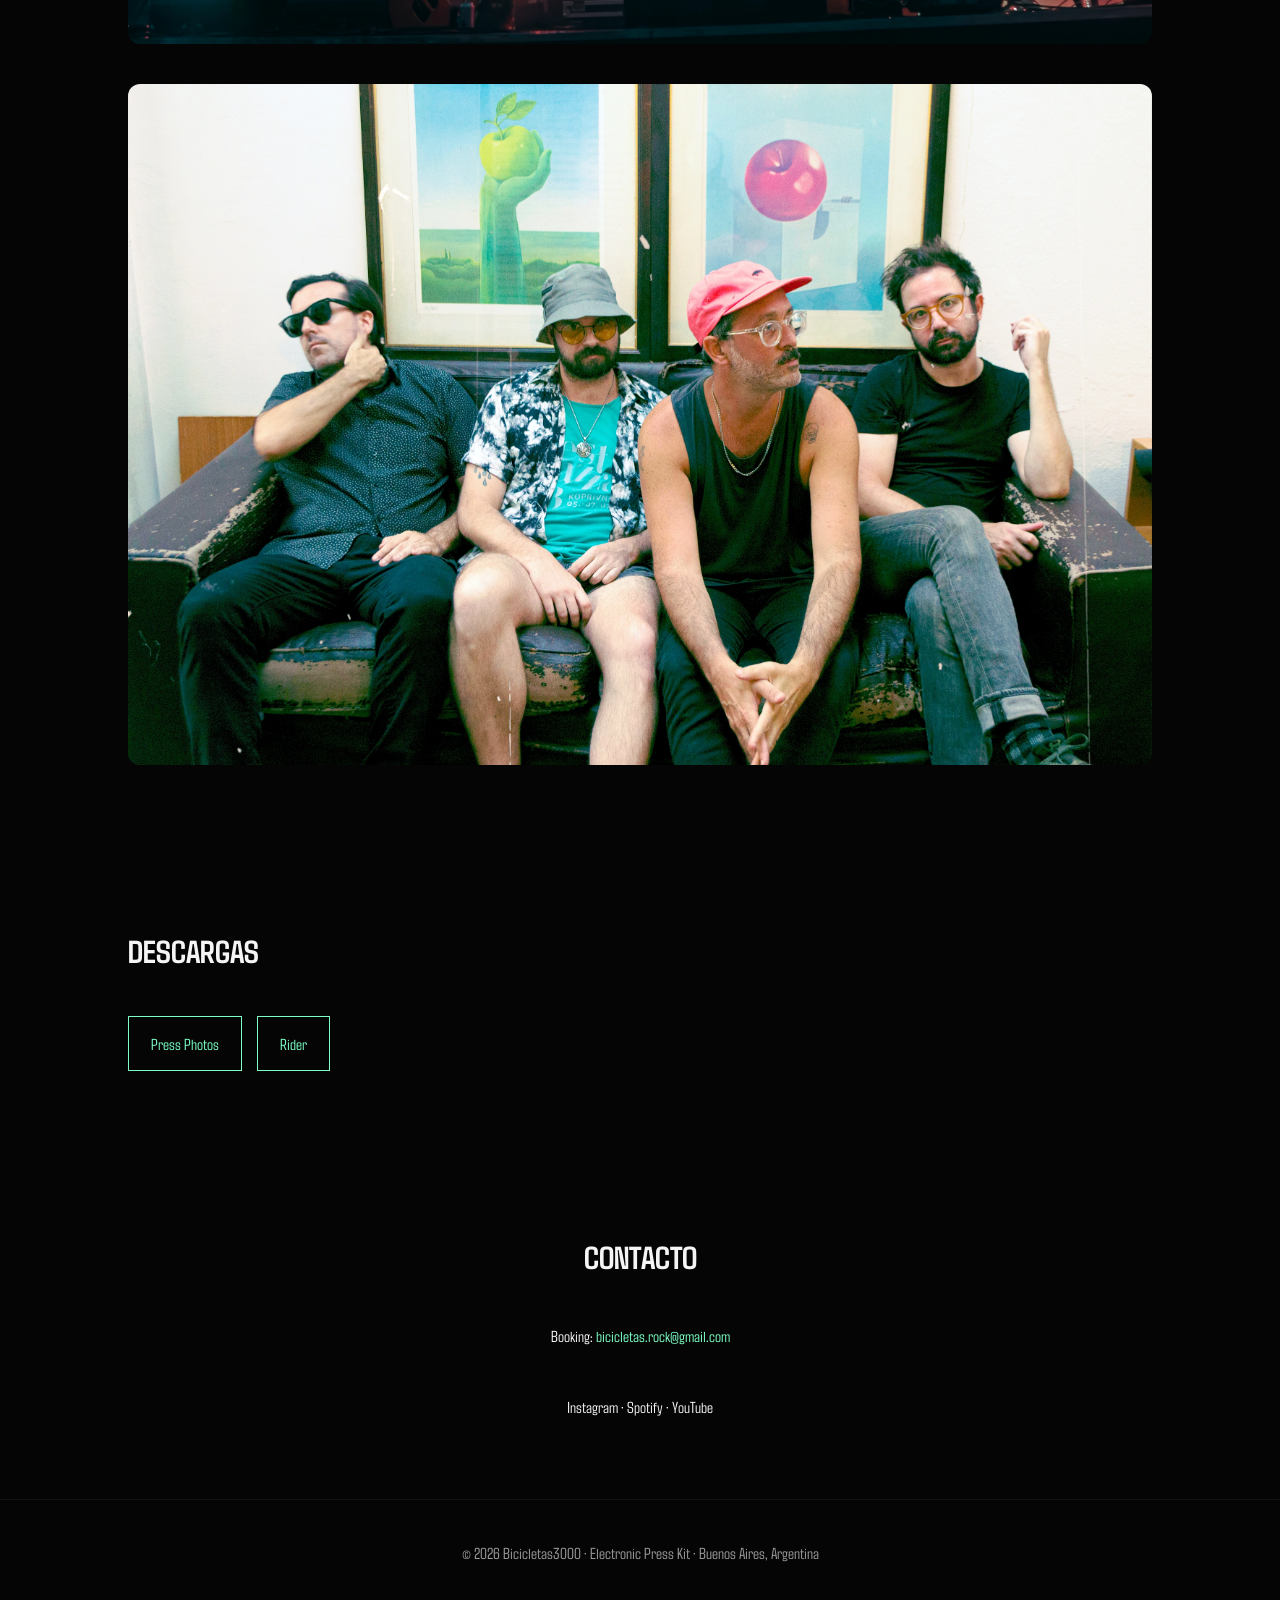
==== commit d06fc196: "Add Spotify embed and player script to index.html" ====
--- a/index.html
+++ b/index.html
@@ -275,8 +275,11 @@
 </footer>
 
 <script type="text/javascript">
-document.getElementById('year').textContent = new Date().getFullYear();
+    document.getElementById('year').textContent = new Date().getFullYear();
 </script>
+
+<script src="https://open.spotify.com/embed/iframe-api/v1" async></script>
+<script src="js/player.js"></script>
 
 </body>
 </html>
--- a/css/main.css
+++ b/css/main.css
@@ -125,17 +125,125 @@
     min-height:380px;
 }
 
-.spotify-grid{
+/* ---- Reproductor unificado: cards + dock ---- */
+
+.track-cards{
     display:grid;
-    grid-template-columns:repeat(2, 1fr);
+    grid-template-columns:repeat(4, 1fr);
     gap:20px;
+    margin-bottom:24px;
+}
+
+.track-card{
+    background:transparent;
+    border:1px solid #1a1a1a;
+    padding:0;
+    cursor:pointer;
+    text-align:left;
+    color:var(--text);
+    font-family:inherit;
+    transition:border-color .25s ease, transform .25s ease;
+}
+
+.track-card:hover{
+    border-color:#333;
+    transform:translateY(-3px);
+}
+
+.track-card:focus-visible{
+    outline:2px solid var(--accent);
+    outline-offset:3px;
+}
+
+.track-card.is-active{
+    border-color:var(--accent);
+}
+
+.track-cover{
+    position:relative;
+    display:block;
+    aspect-ratio:1/1;
+    overflow:hidden;
+    background:#0d0d0d;
+}
+
+.track-cover img{
+    width:100%;
+    height:100%;
+    object-fit:cover;
+    display:block;
+    transition:opacity .25s ease;
+}
+
+.track-card:hover .track-cover img,
+.track-card.is-active .track-cover img{
+    opacity:.55;
+}
+
+.track-state{
+    position:absolute;
+    inset:0;
+    display:flex;
+    align-items:center;
+    justify-content:center;
+    color:var(--accent);
+    opacity:0;
+    transition:opacity .25s ease;
+}
+
+.track-card:hover .track-state,
+.track-card.is-active .track-state{
+    opacity:1;
+}
+
+.track-card .eq{ display:none; }
+.track-card.is-playing .eq{ display:flex; }
+.track-card.is-playing .play-icon{ display:none; }
+
+.eq{
+    align-items:flex-end;
+    gap:4px;
+    height:26px;
+}
+
+.eq i{
+    width:5px;
+    background:var(--accent);
+    animation:eq-bounce 1s ease-in-out infinite;
+}
+
+.eq i:nth-child(1){ animation-delay:0s; }
+.eq i:nth-child(2){ animation-delay:.25s; }
+.eq i:nth-child(3){ animation-delay:.5s; }
+
+@keyframes eq-bounce{
+    0%,100%{ height:8px; }
+    50%{ height:26px; }
+}
+
+@media (prefers-reduced-motion: reduce){
+    .eq i{ animation:none; height:18px; }
+    .track-card{ transition:none; }
+}
+
+.track-title{
+    display:block;
+    padding:12px 14px;
+    font-size:1.05rem;
+    text-transform:uppercase;
+    letter-spacing:.5px;
+    white-space:nowrap;
+    overflow:hidden;
+    text-overflow:ellipsis;
+}
+
+.player-dock{
     margin-bottom:30px;
 }
 
-.spotify-embed{
-    width:100%;
-    height:352px;
+.player-dock iframe{
     border:none;
+    border-radius:12px;
 }
 
 .stats{
@@ -232,7 +340,8 @@
 
 @media (max-width:768px){
 
-    .spotify-grid{
-        grid-template-columns:1fr;
+    .track-cards{
+        grid-template-columns:repeat(2, 1fr);
+        gap:14px;
     }
 }
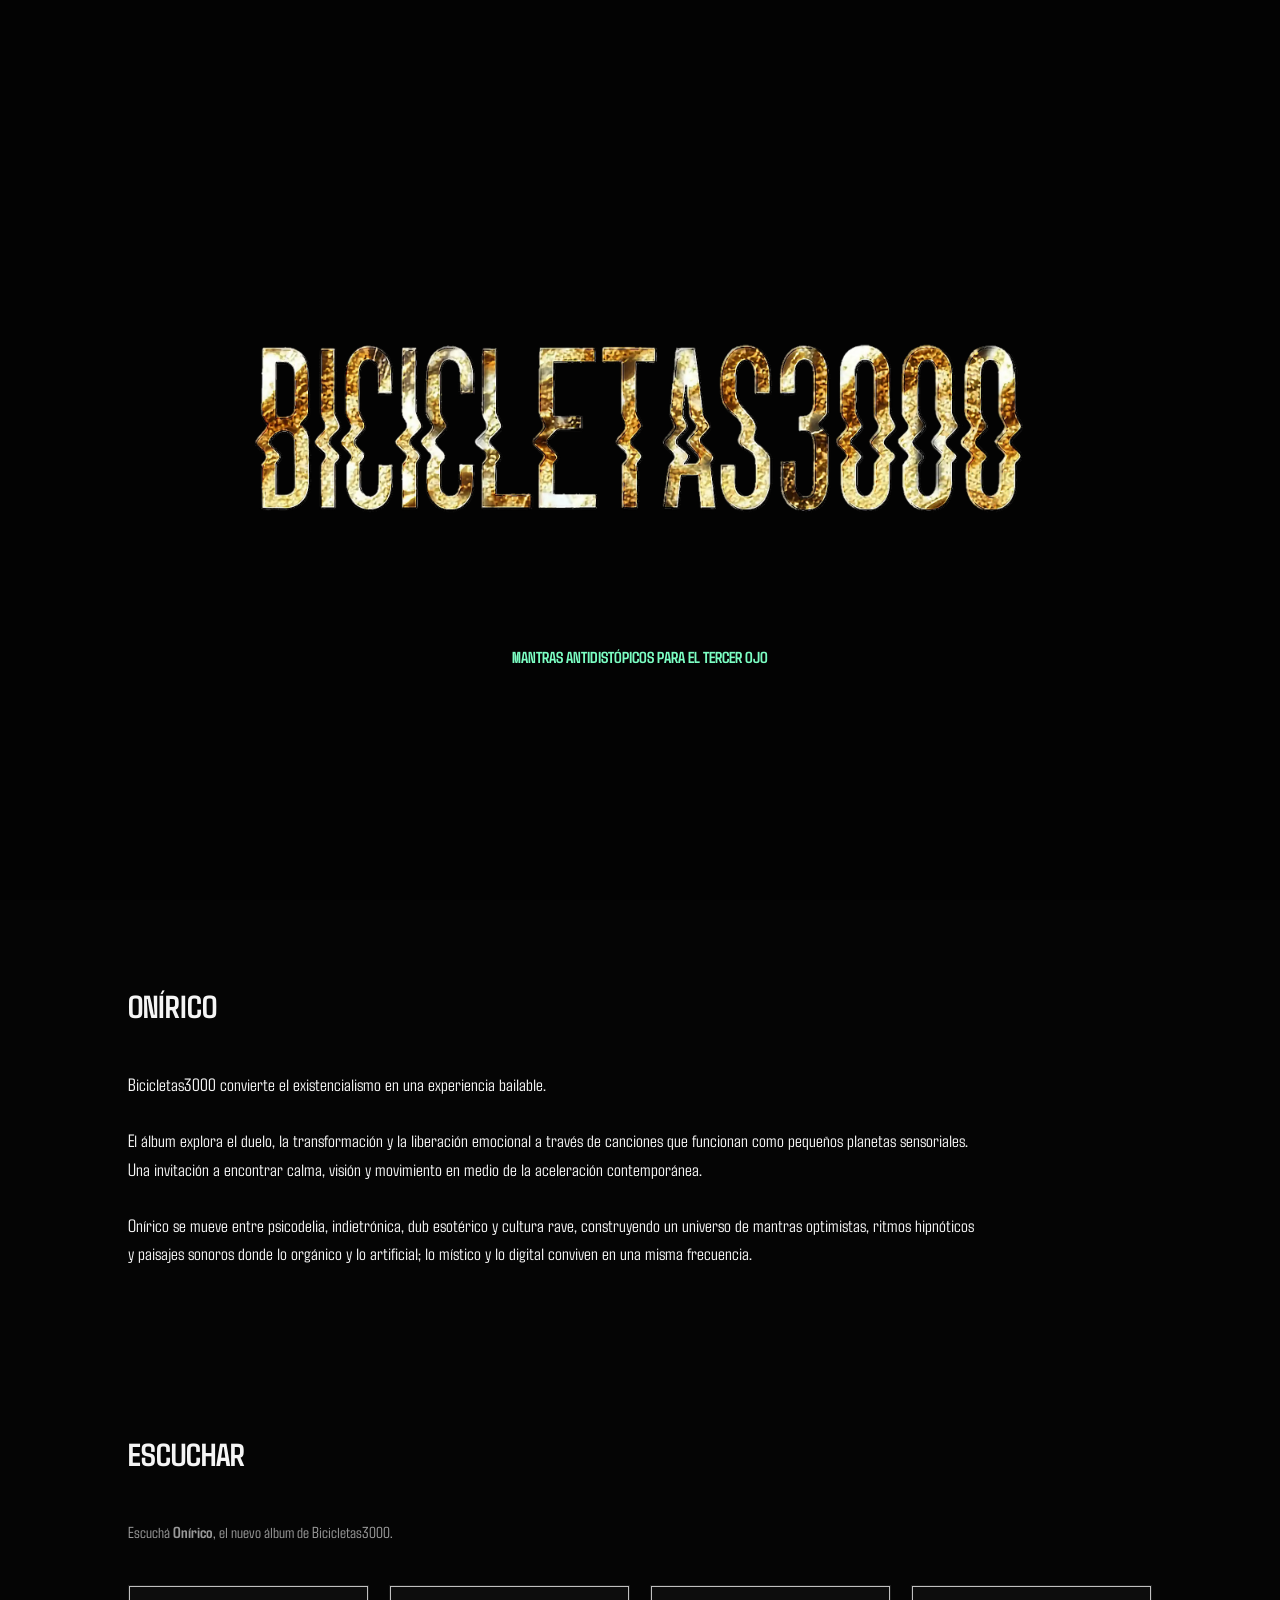
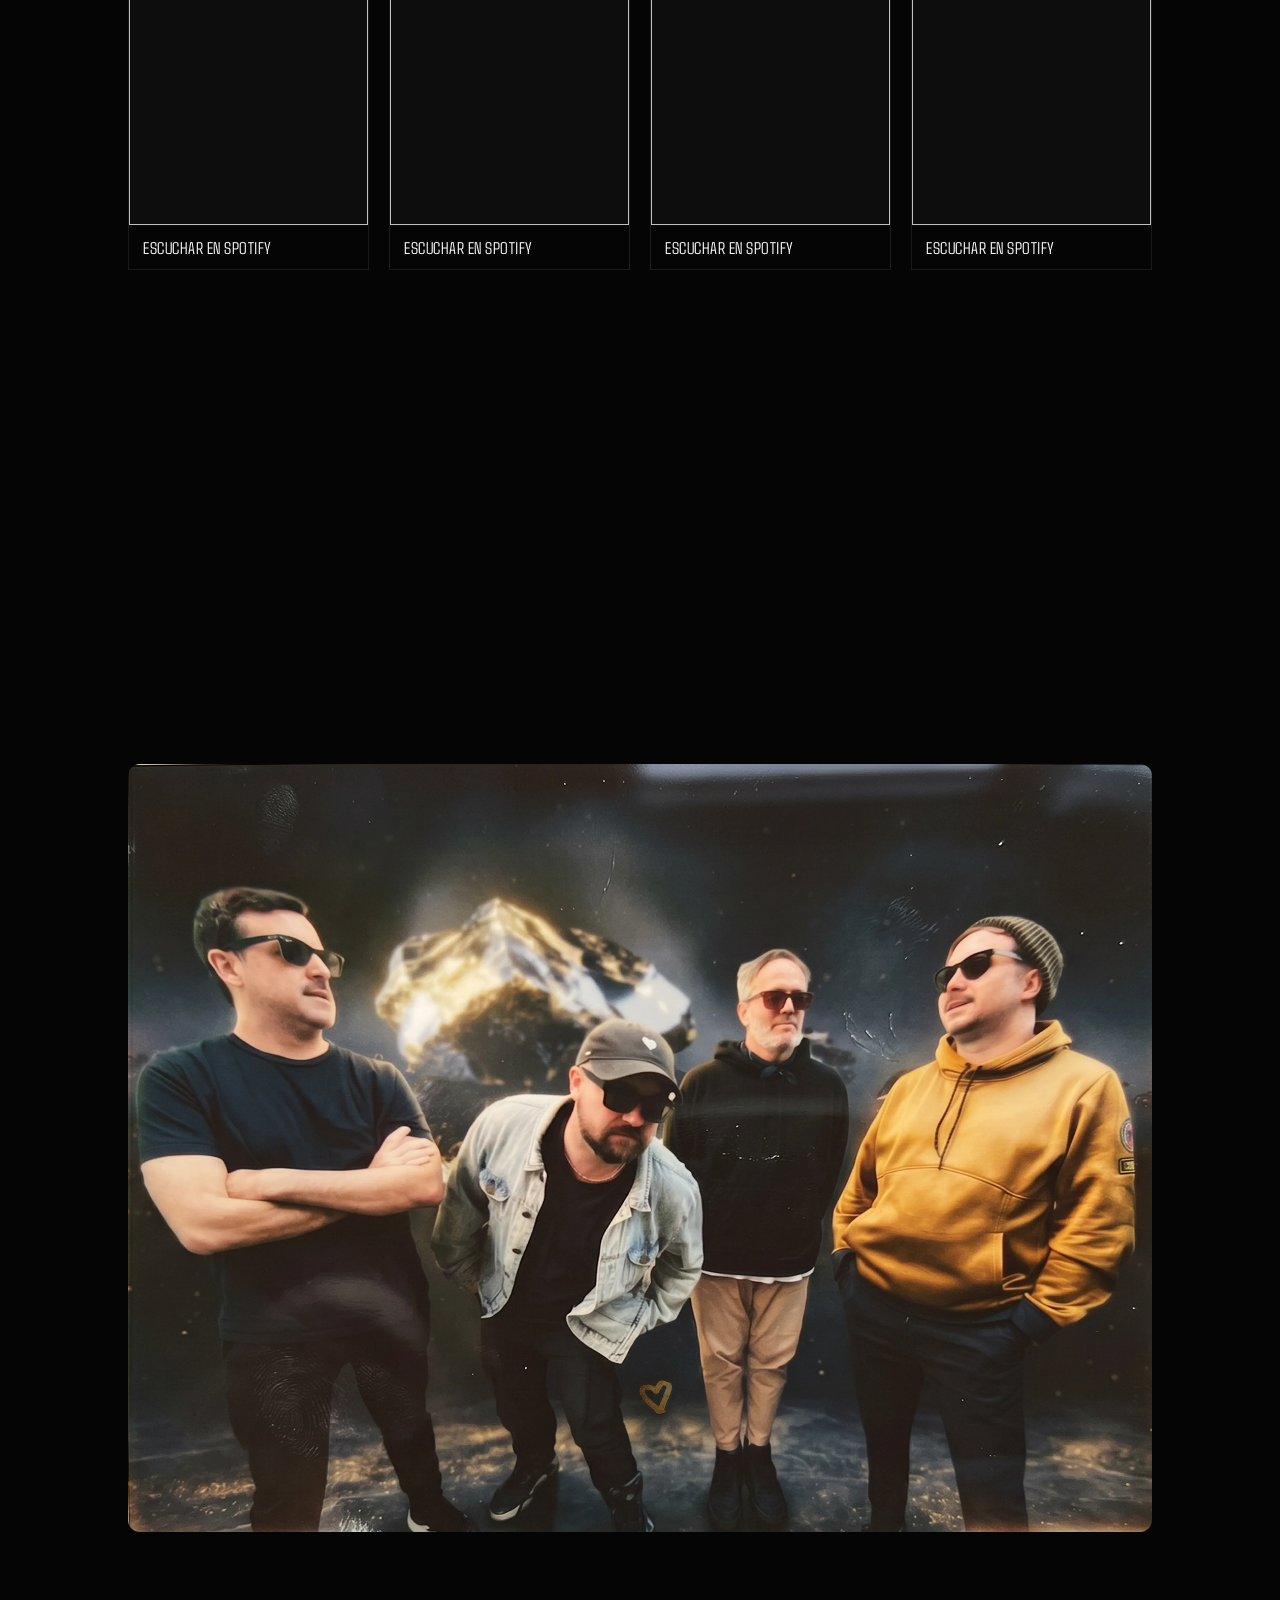
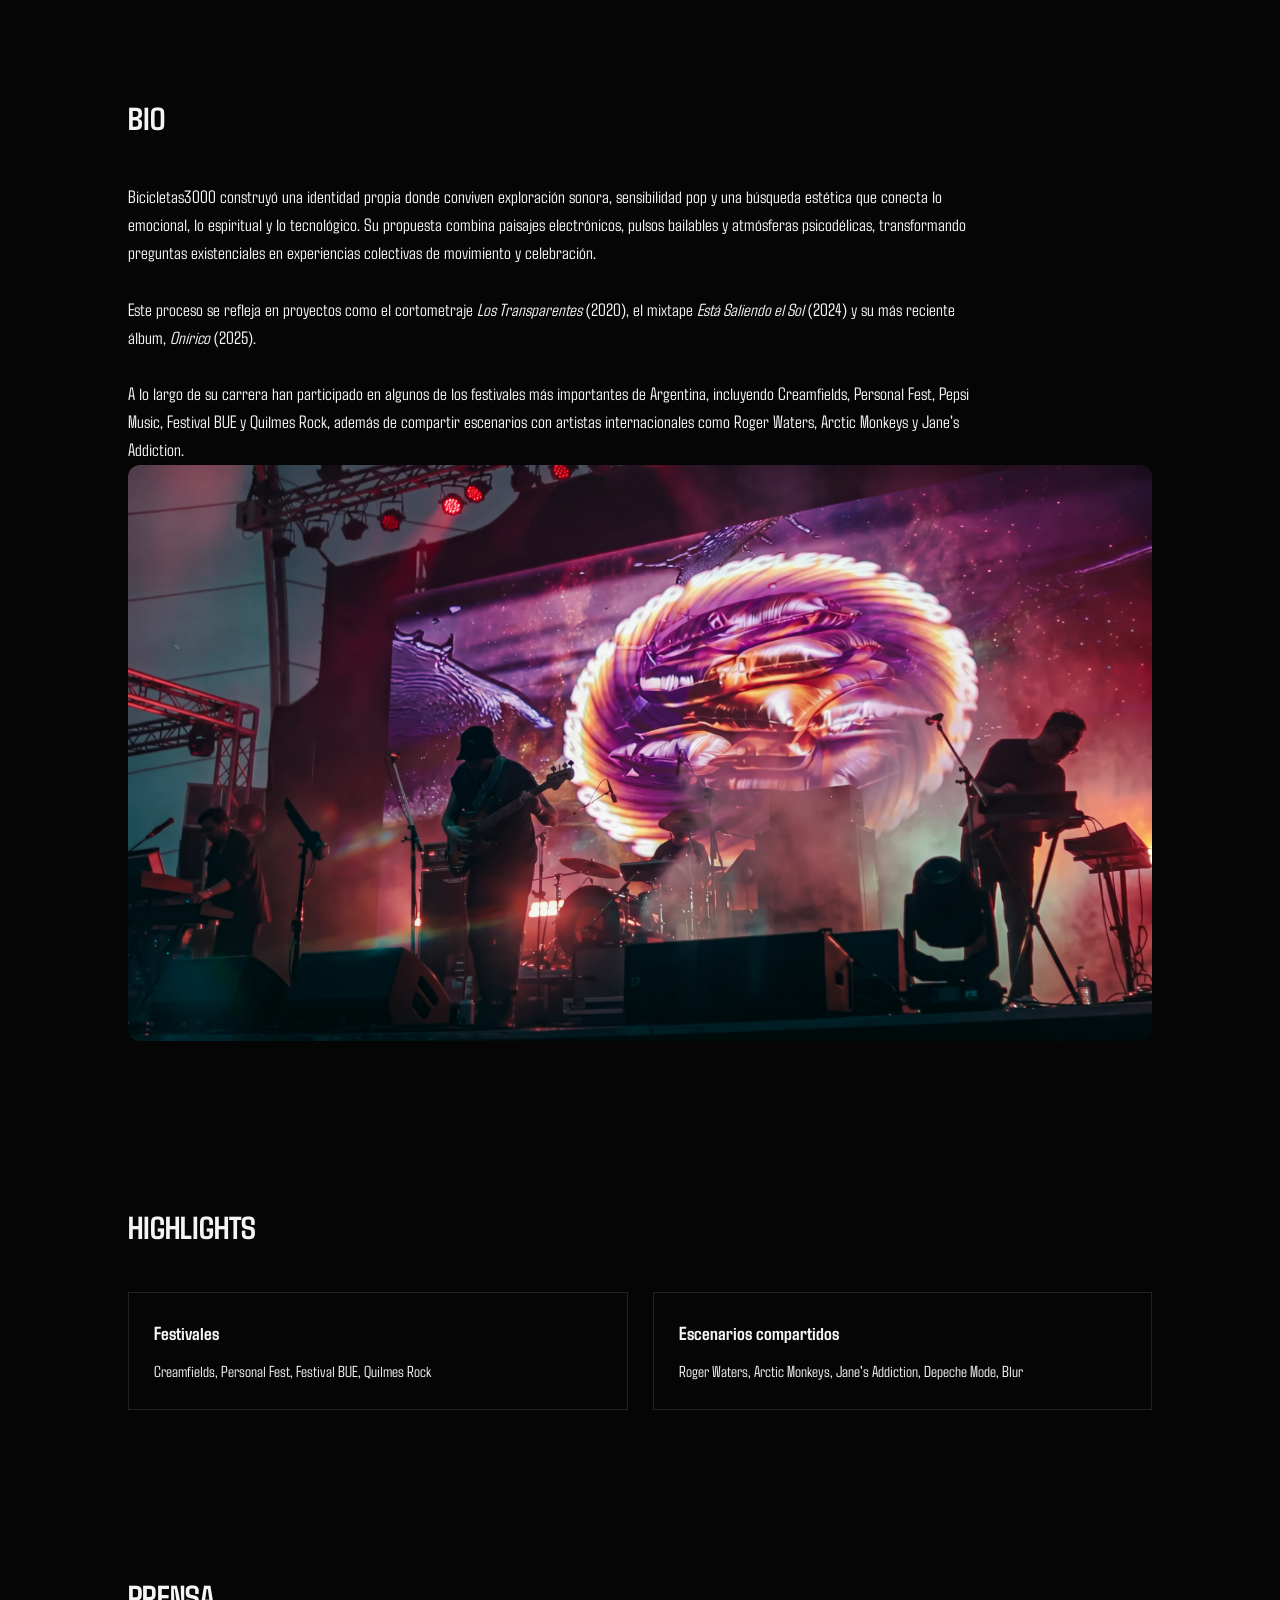
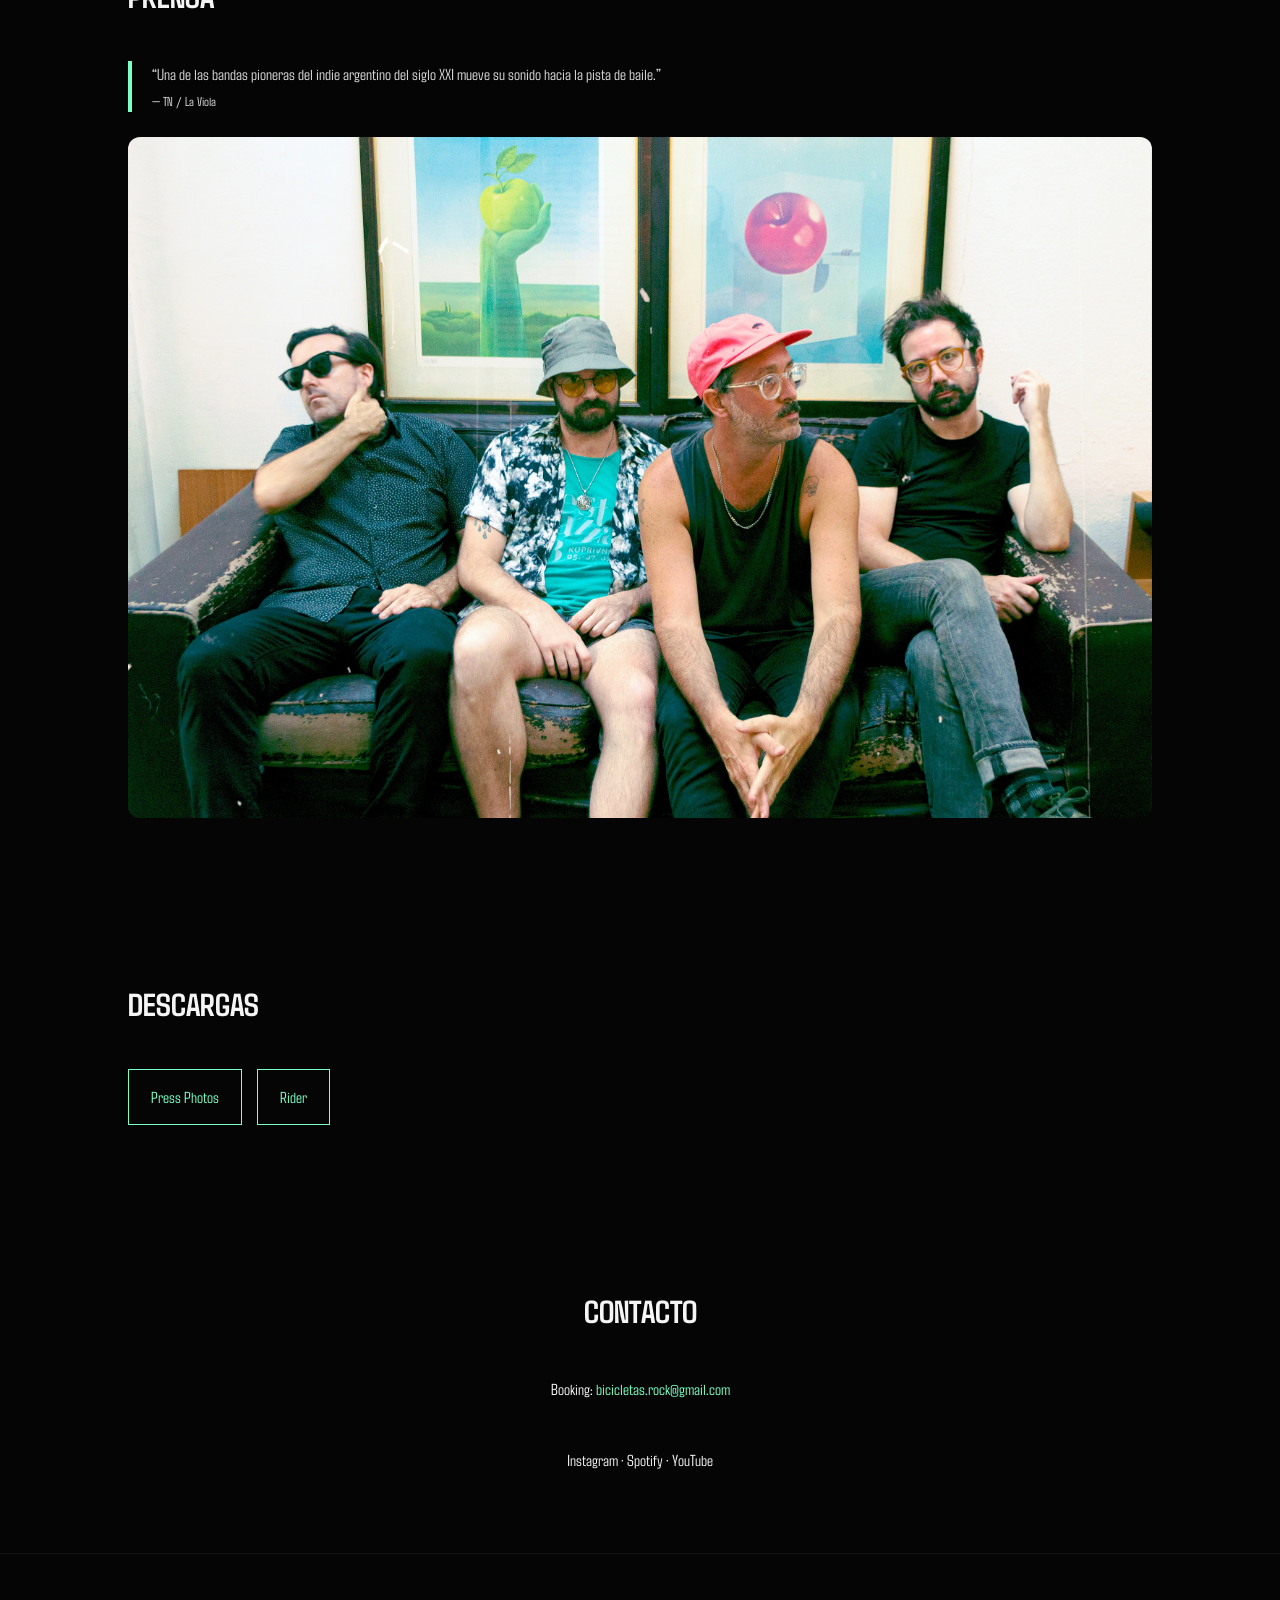
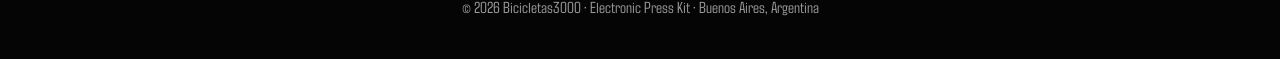
==== commit 2cad9c08: "Remove unnecessary paragraphs and add YouTube embed" ====
--- a/index.html
+++ b/index.html
@@ -31,9 +31,6 @@
                 src="img/Bicis3k_LOGO2026.webp"
                 alt="Bicicletas3000"/>
         </h1>
-
-        <p>Buenos Aires · Argentina</p>
-
         <p class="tagline">
             MANTRAS ANTIDISTÓPICOS PARA EL TERCER OJO
         </p>
@@ -100,8 +97,21 @@
                 <div id="spotifyPlayer"></div>
             </div>
 
-    </div>
-
+            <!-- Youtube -->
+            <iframe
+                class="embed"
+                src="https://www.youtube.com/embed/HVzj1KcsL2U"
+                frameborder="0"
+                allow="accelerometer; autoplay; clipboard-write; encrypted-media; gyroscope; picture-in-picture"
+                allowfullscreen>
+            </iframe>
+
+        </div>
+
+        <div class="photo-stack">
+                <img src="img/BicisPiedra3.webp" alt="Bicicletas3000">
+        </div>
+    </div>
 </section>
 
 <!-- BIO -->
@@ -139,6 +149,10 @@
             </p>
 
         </div>
+        
+        <div class="photo-stack">
+            <img src="img/Bicisenquilmes.webp" alt="Bicicletas3000">
+        </div>
 
     </div>
 
@@ -153,11 +167,6 @@
         <h2>Highlights</h2>
 
         <div class="stats">
-
-            <div class="card">
-                <h3>25</h3>
-                <p>Años de trayectoria</p>
-            </div>
             
             <div class="card">
                 <h3>Festivales</h3>
@@ -188,29 +197,12 @@
             <br>
             <small>— TN / La Viola</small>
         </div>
-    </div>
-</section>
-
-<!-- FOTOS -->
-
-<section id="photos">
-
-    <div class="container">
-
-        <h2>Fotos</h2>
 
         <div class="photo-stack">
-
-            <img src="img/BicisPiedra3.webp" alt="Bicicletas3000">
-
-            <img src="img/Bicisenquilmes.webp" alt="Bicicletas3000">
-
             <img src="img/Bicicletas3000_01.webp" alt="Bicicletas3000">
-
-        </div>
-
-    </div>
-
+        </div>
+        
+    </div>
 </section>
 
 <!-- DESCARGAS -->
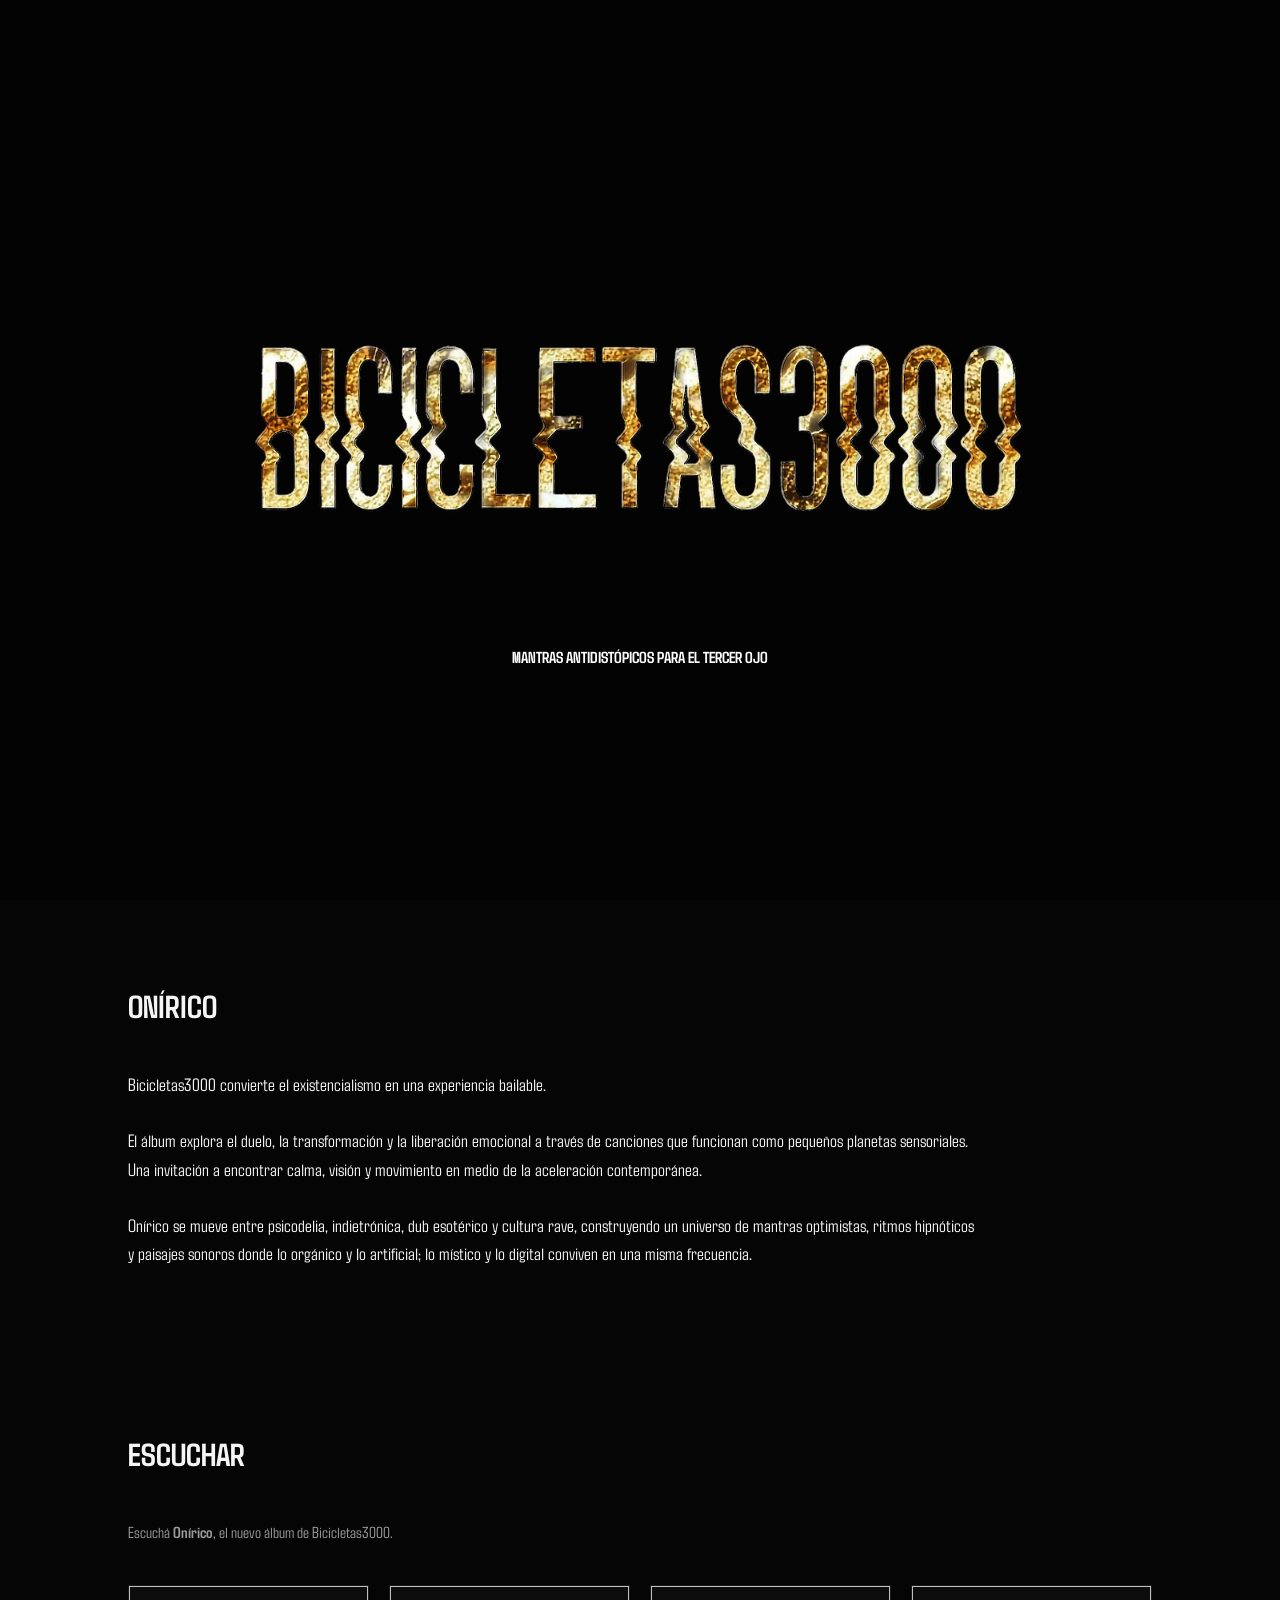
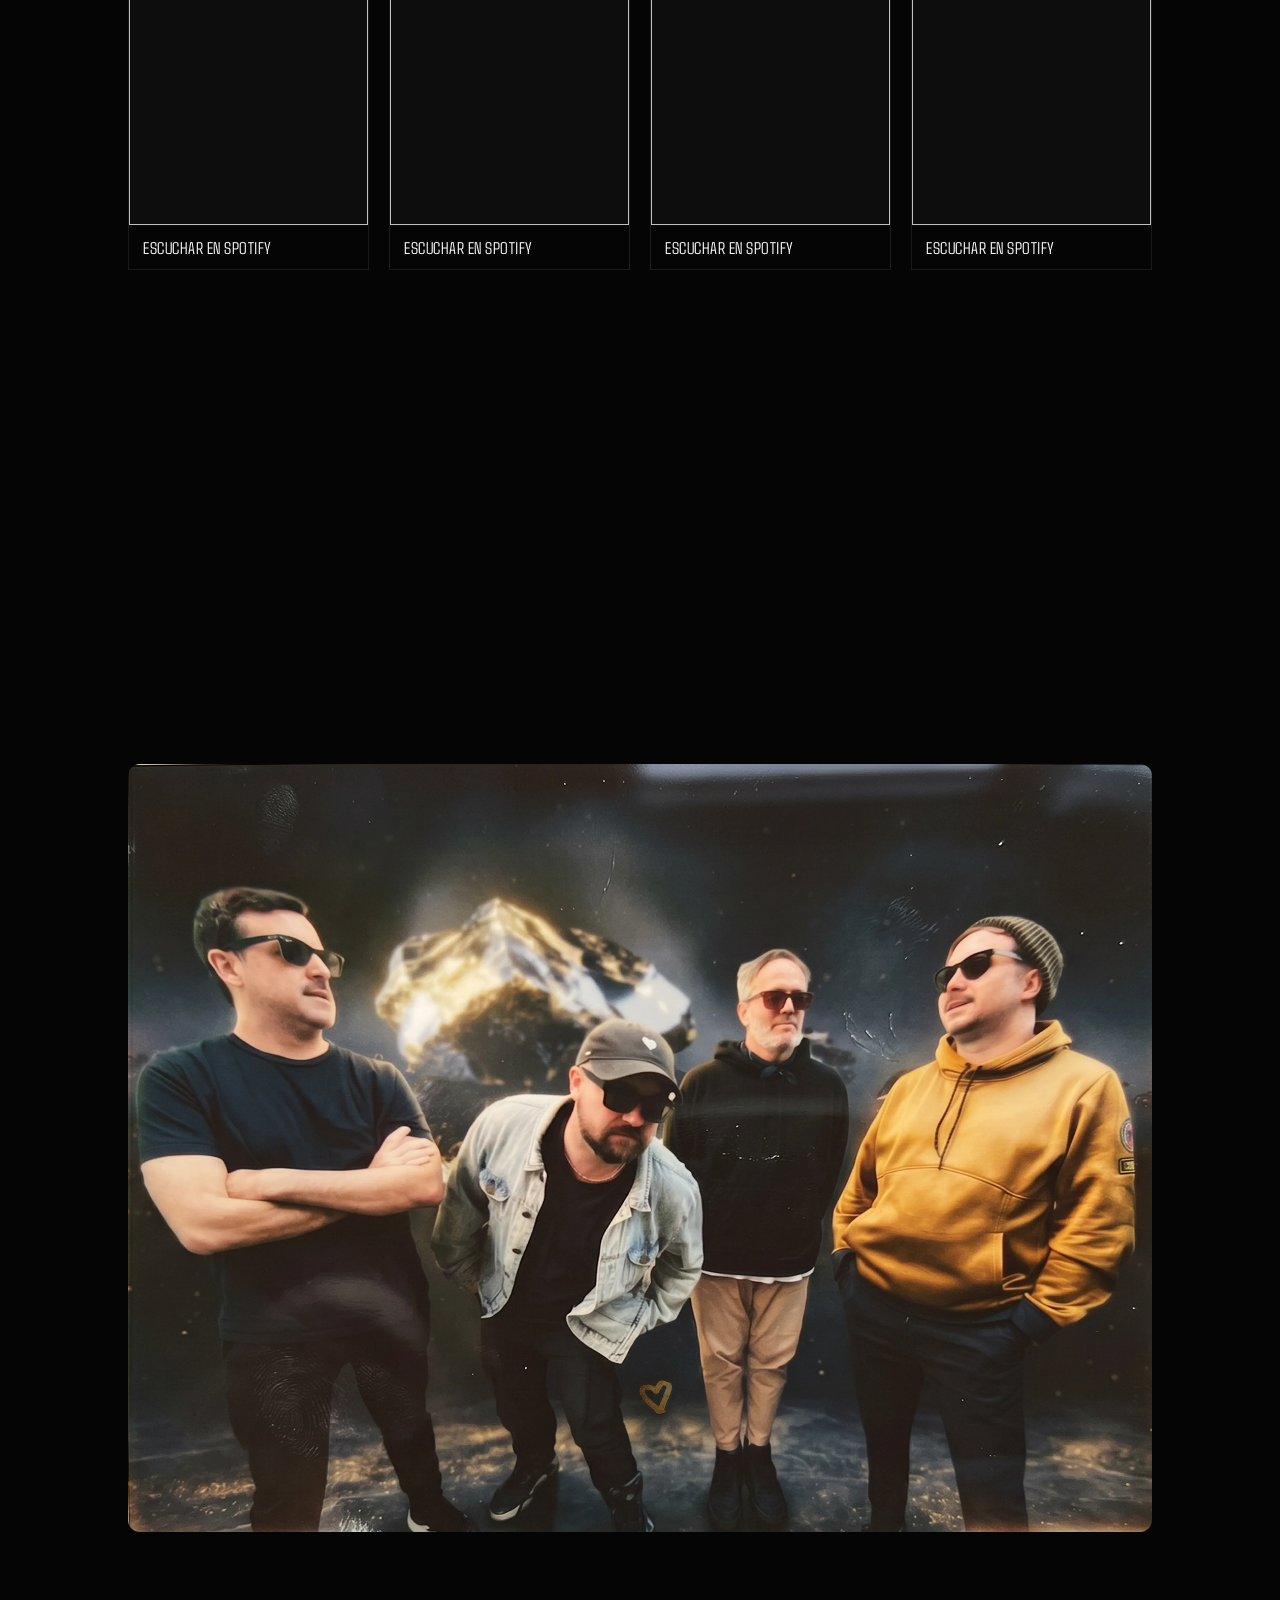
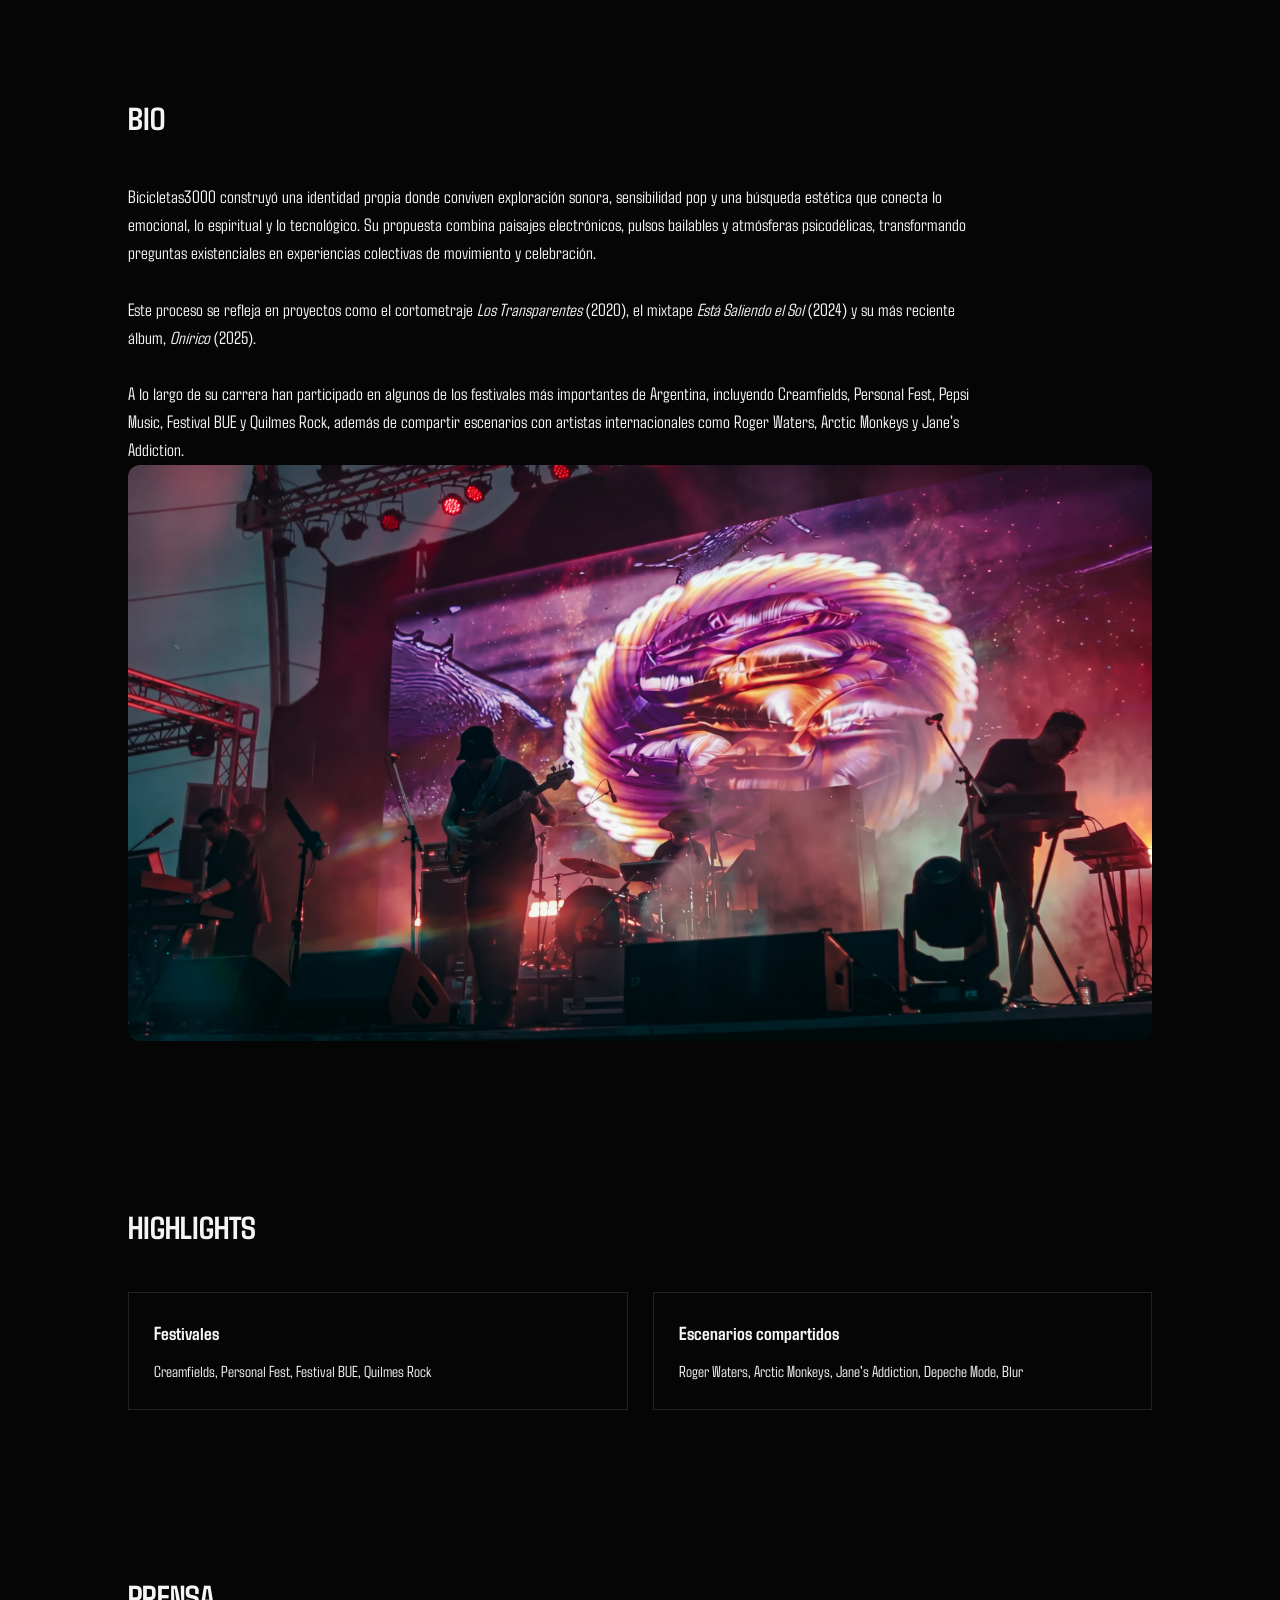
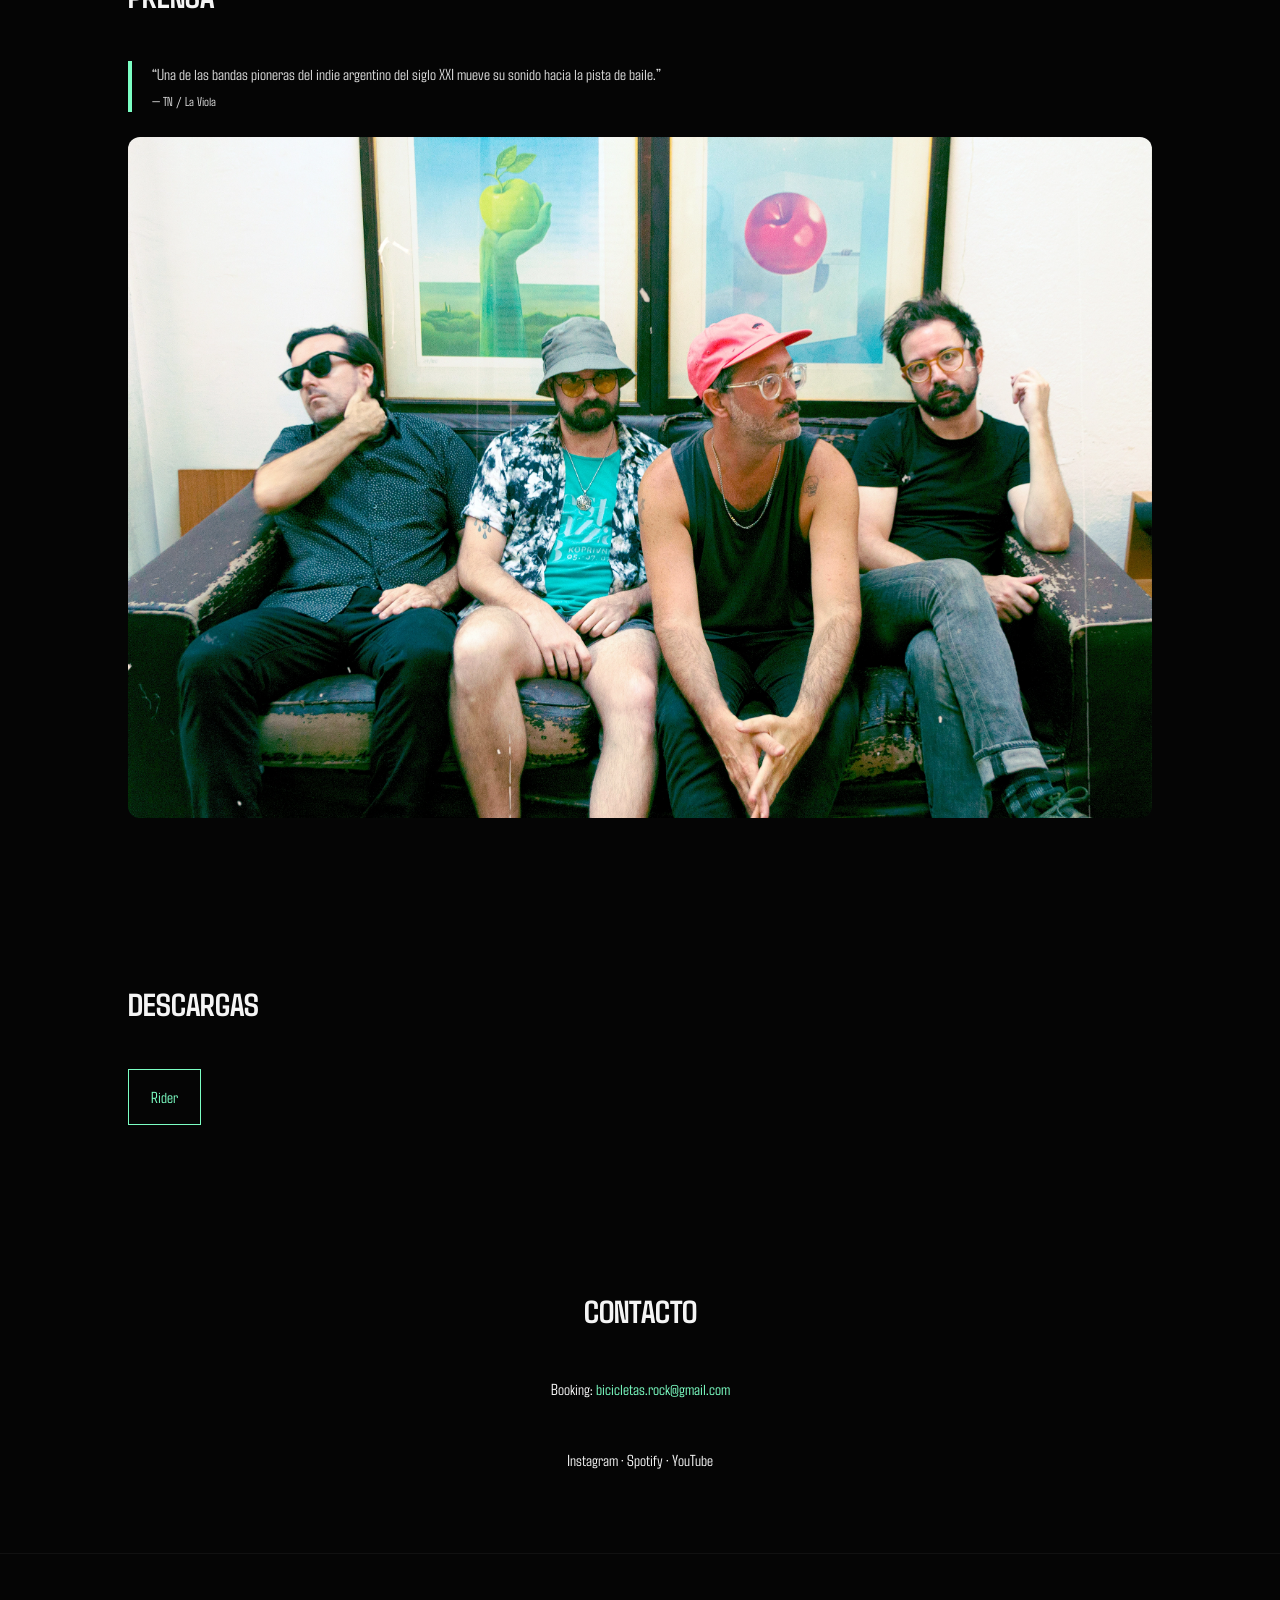
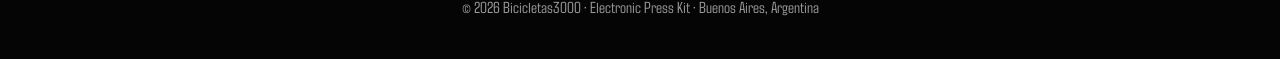
==== commit 91b93ddf: "Hide Press Photos link in downloads section" ====
--- a/index.html
+++ b/index.html
@@ -214,7 +214,7 @@
         <h2>Descargas</h2>
 
         <div class="downloads">
-            <a href="#" class="btn">Press Photos</a>
+            <a href="#" class="btn" style="display:none;">Fotos Prensa</a>
             <a href="pdf/BICI3000-RIDER.pdf" class="btn">Rider</a>
 
         </div>
--- a/css/main.css
+++ b/css/main.css
@@ -88,7 +88,7 @@
 }
 
 .tagline{
-    color:#7cffc4 !important;
+    color:#ffffff !important;
     font-weight:700;
 }
 
